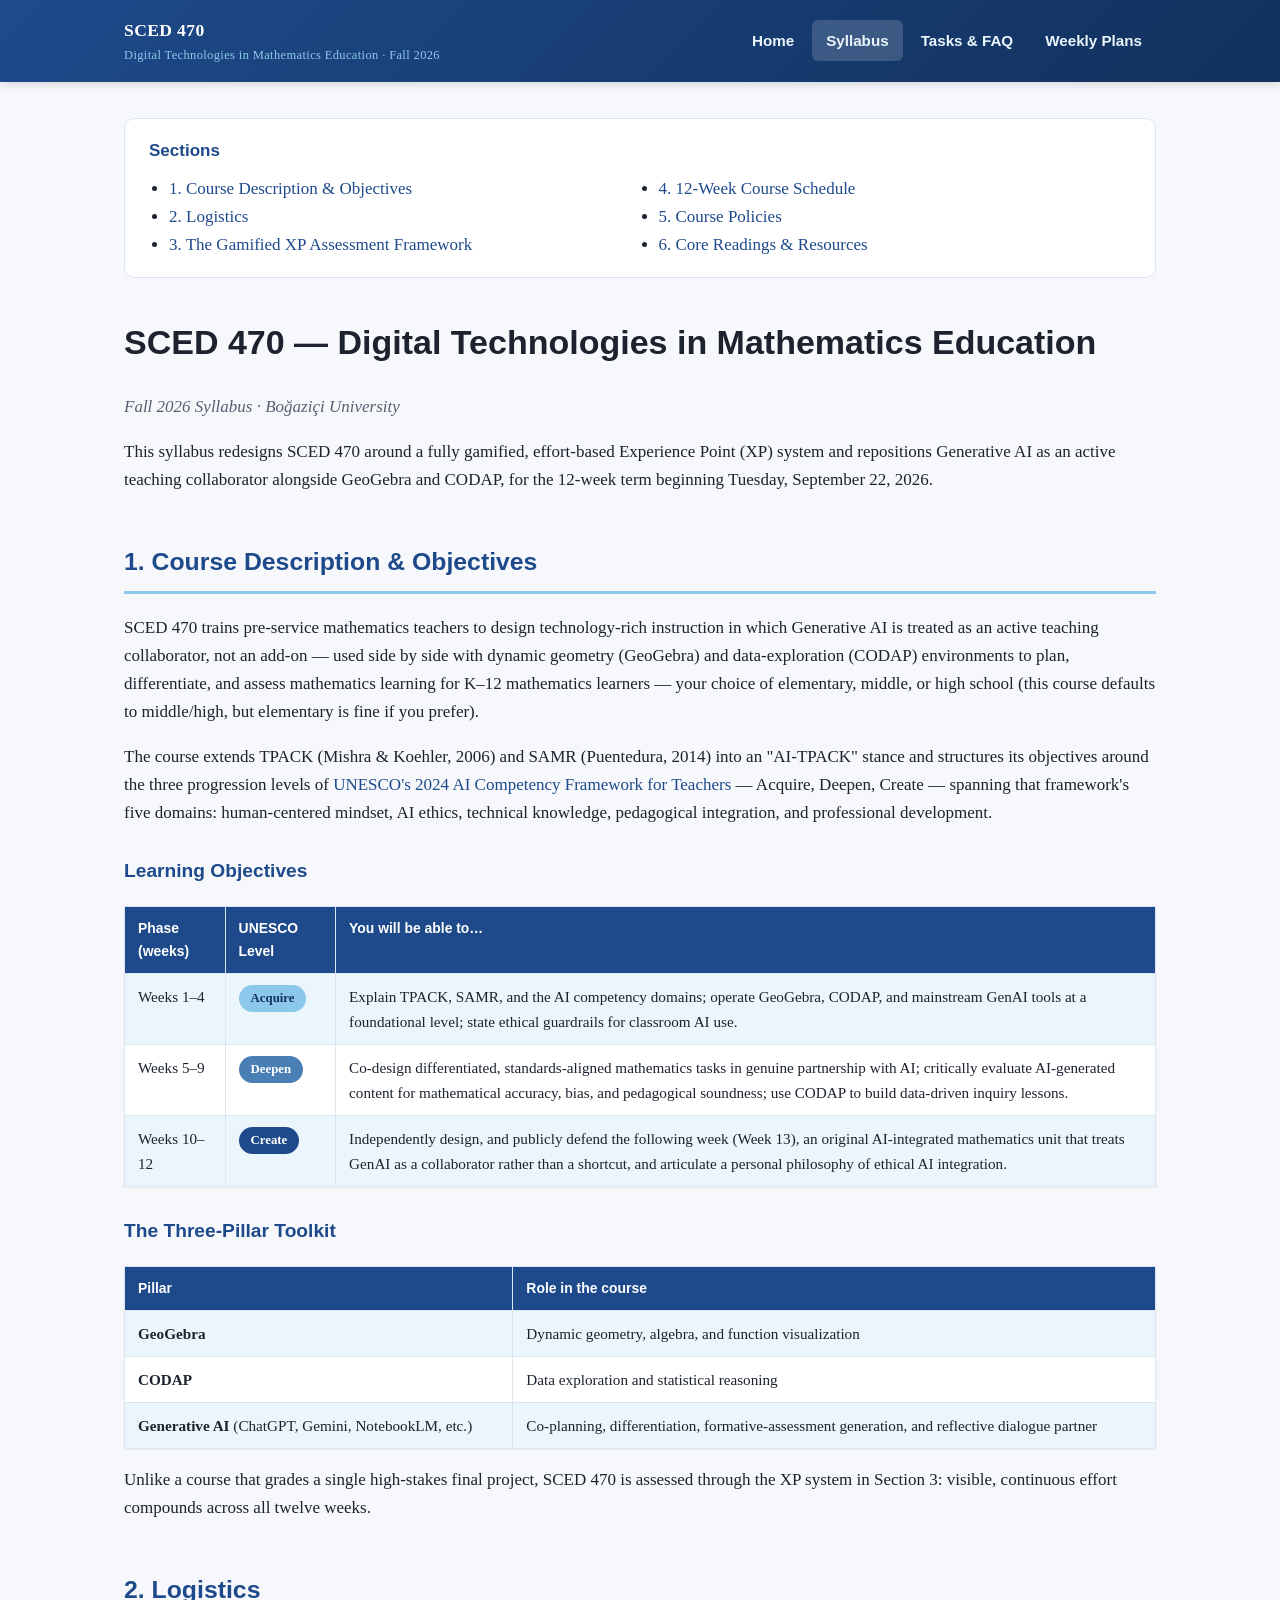
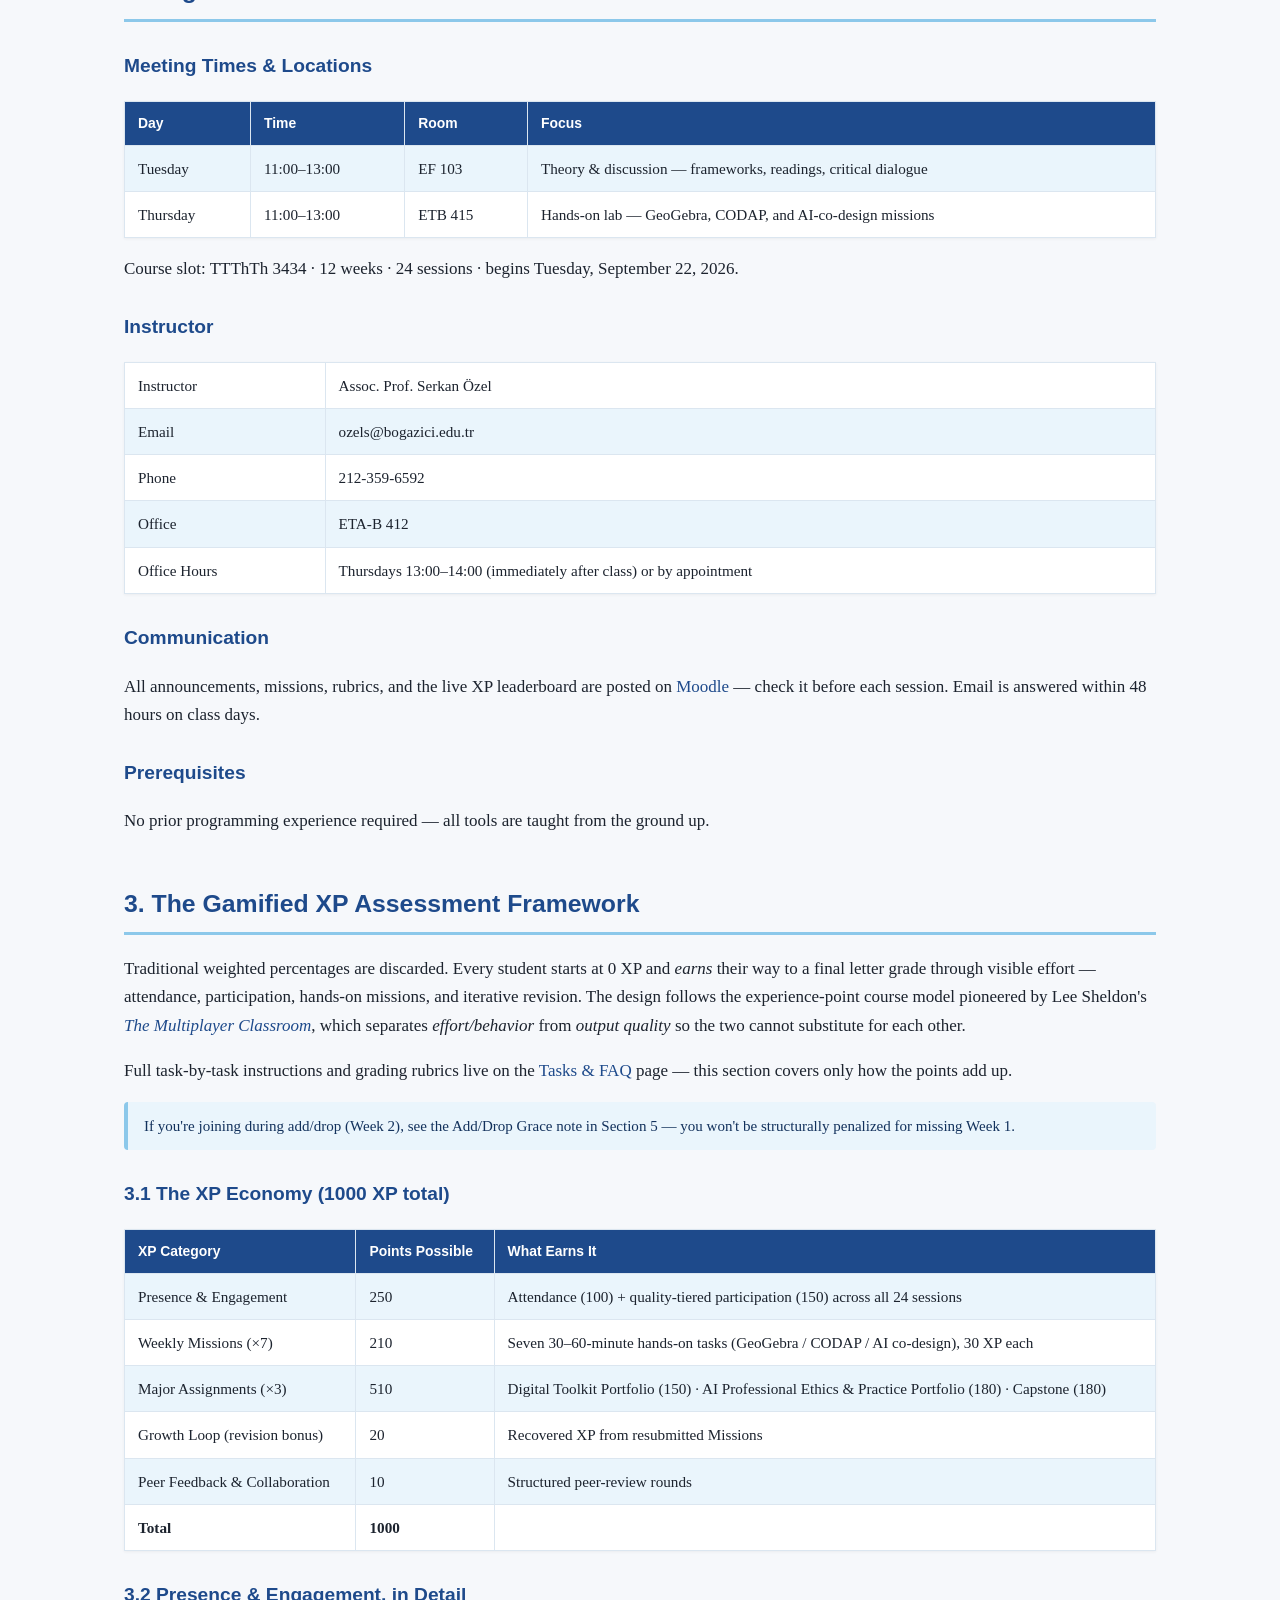
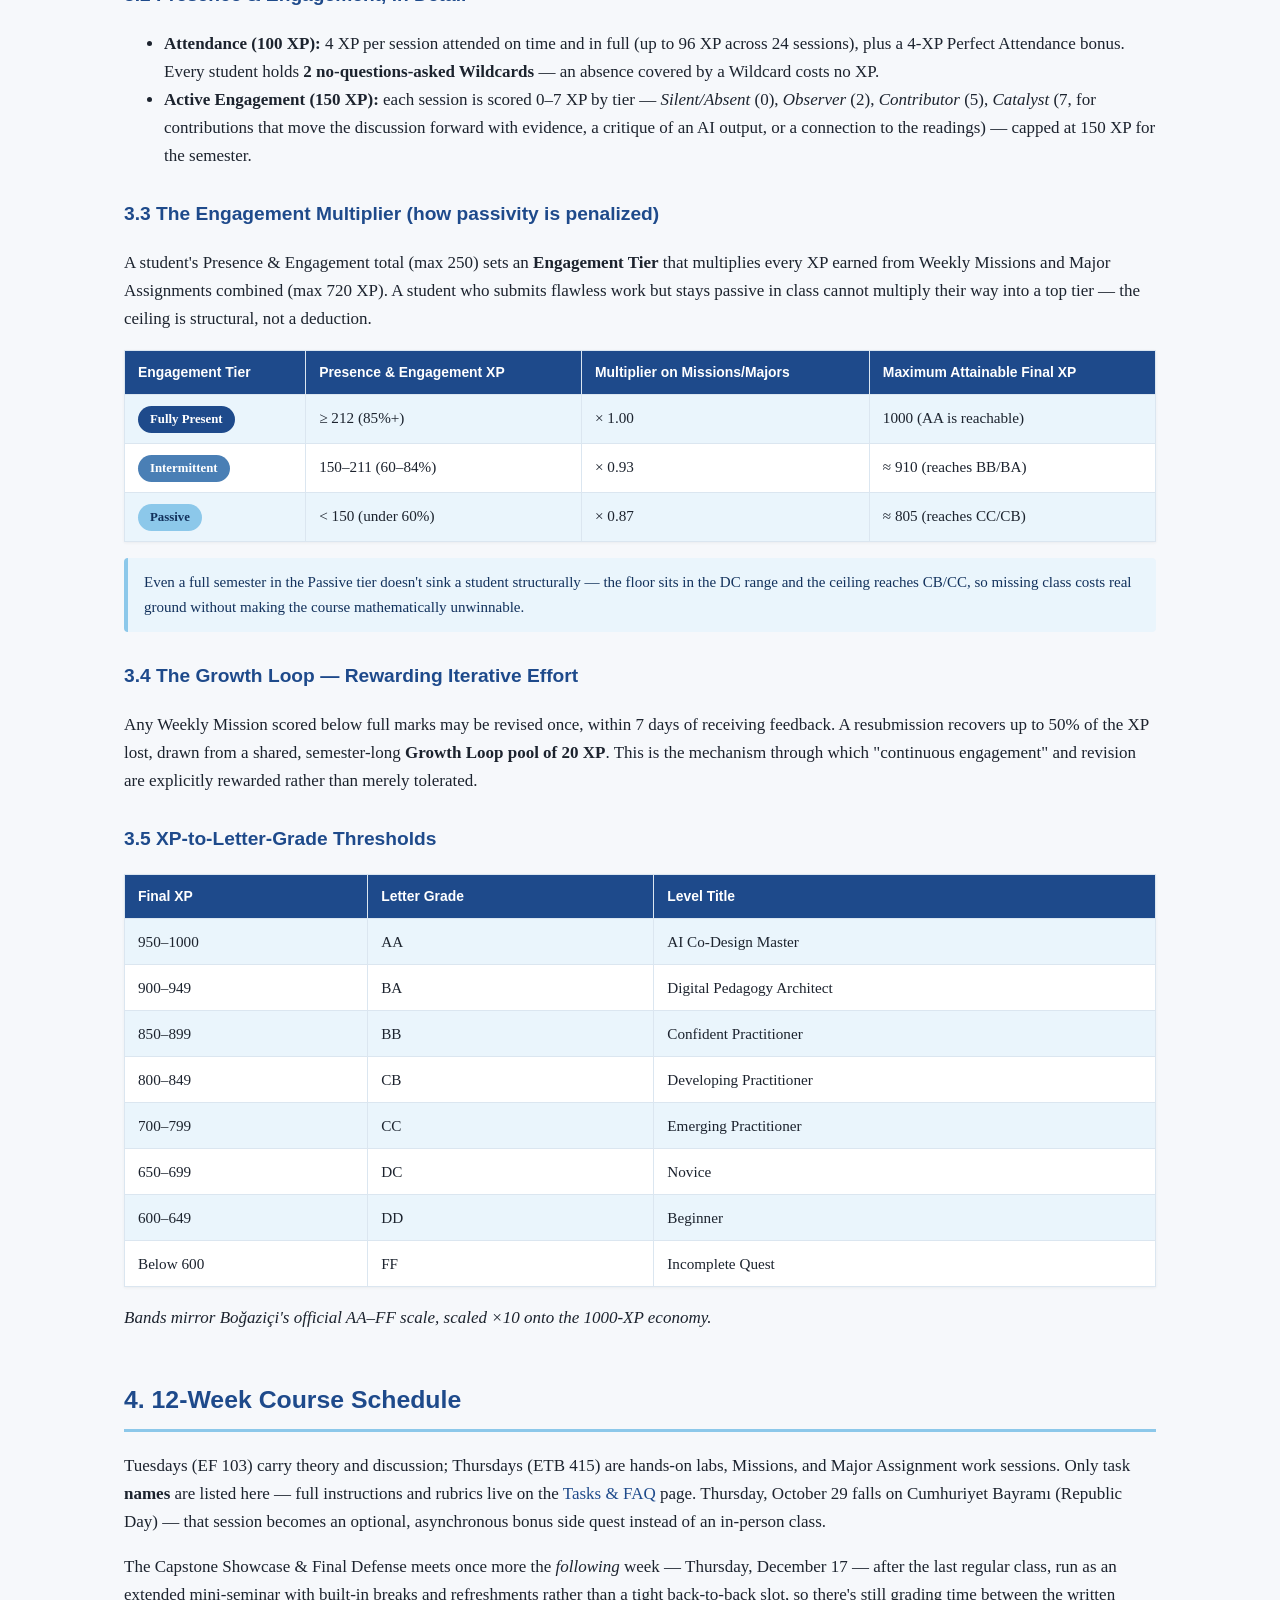
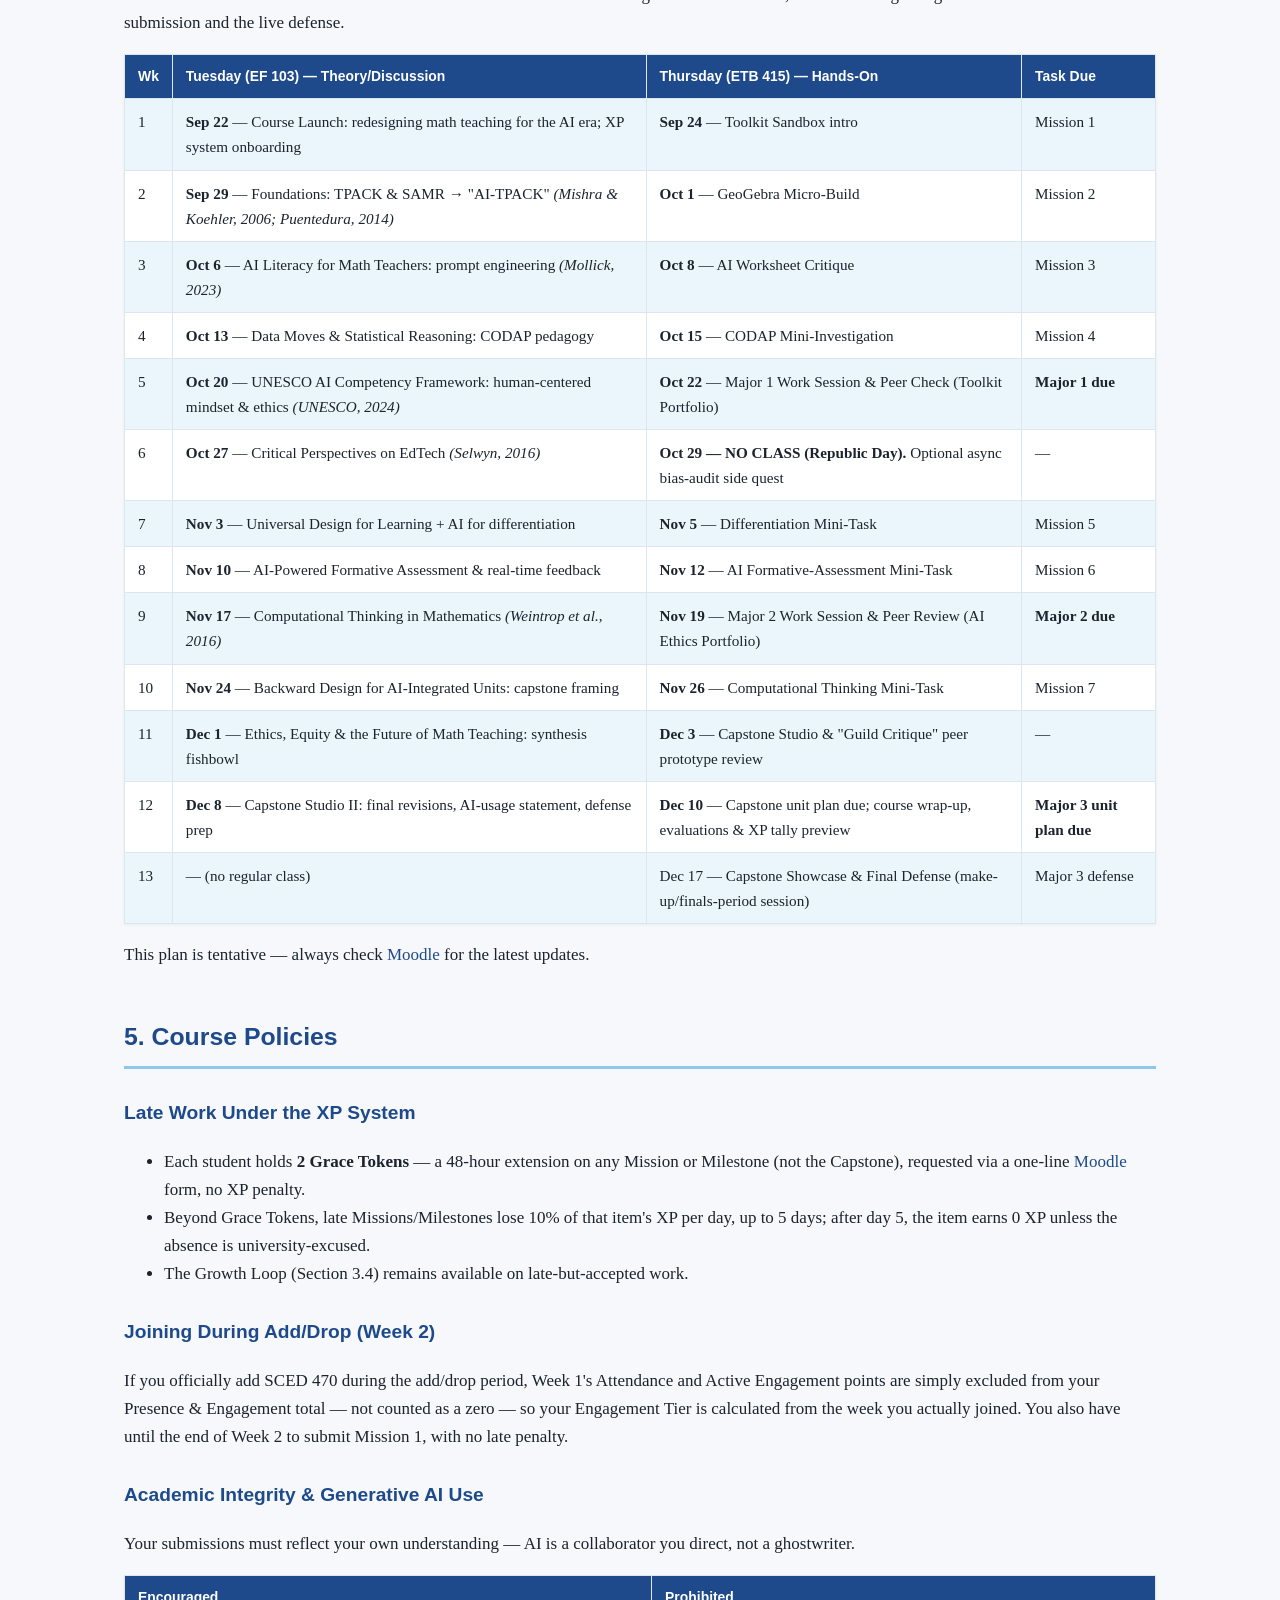
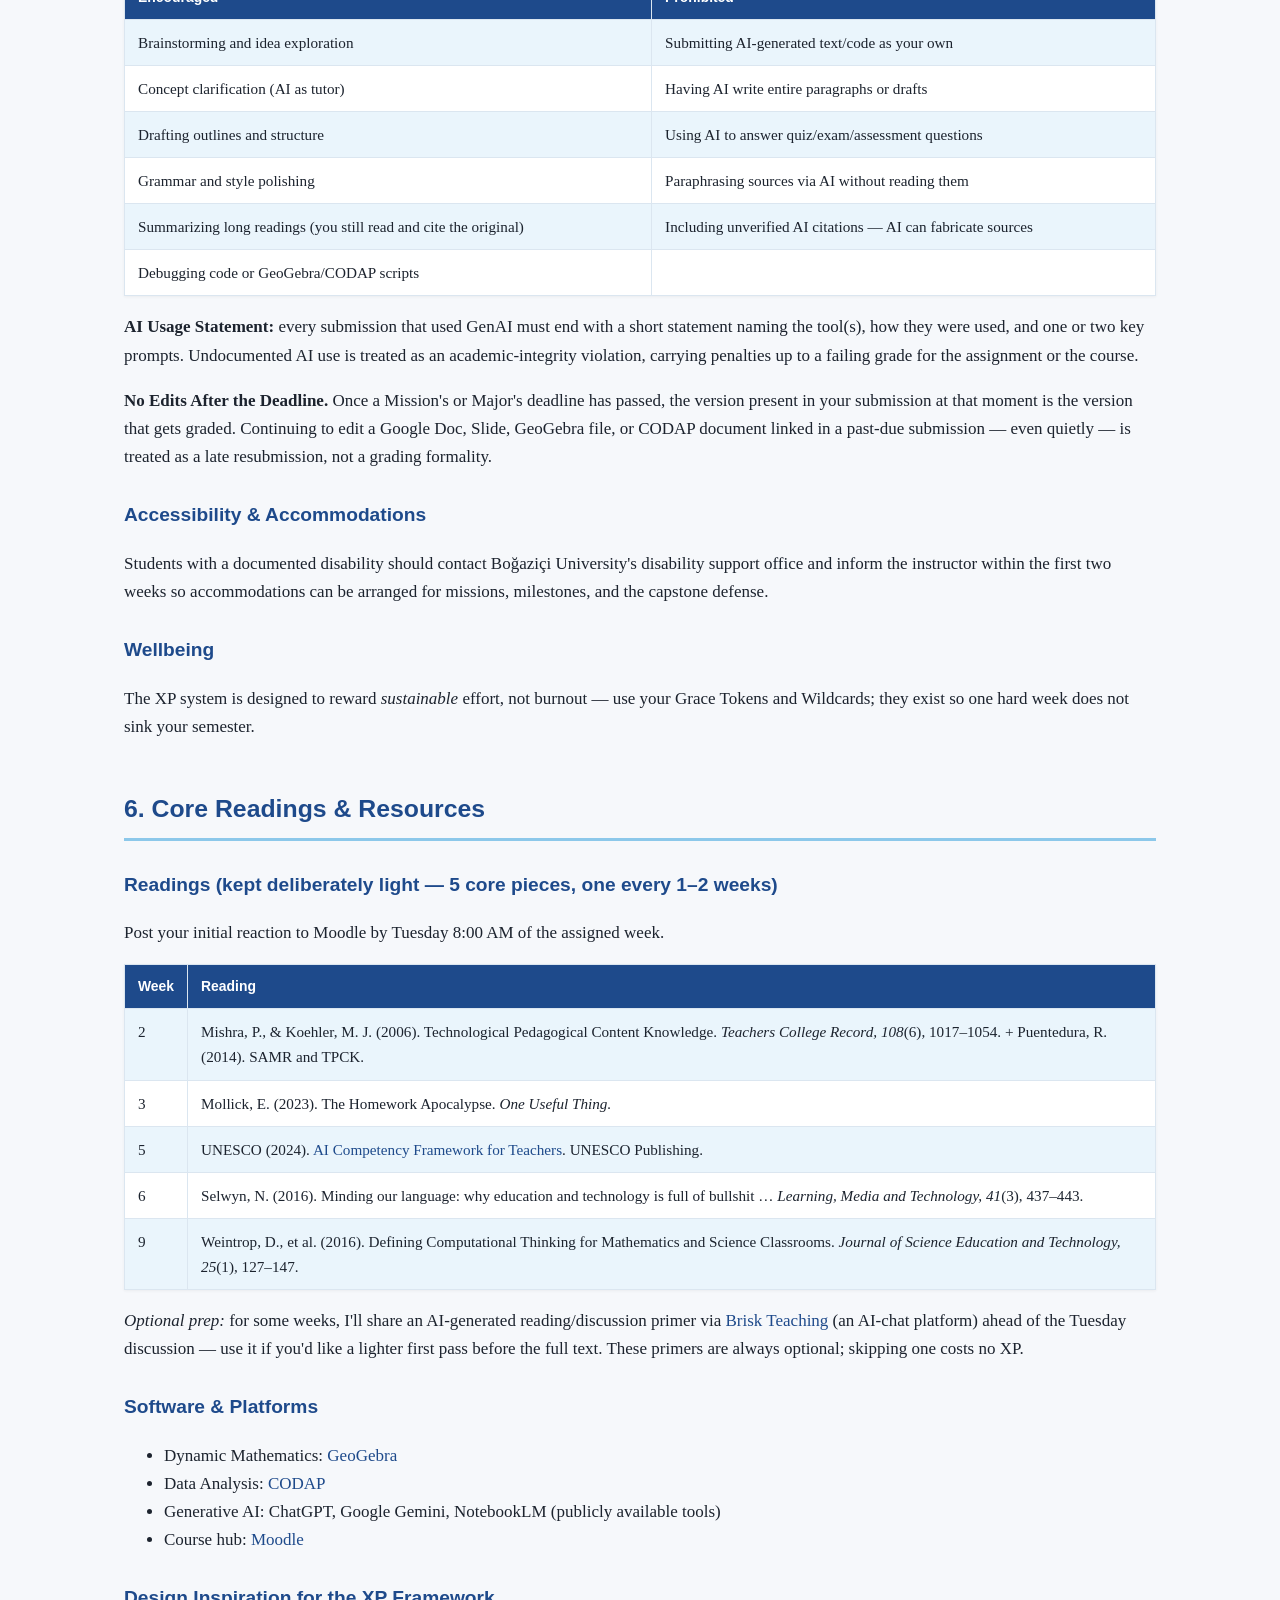
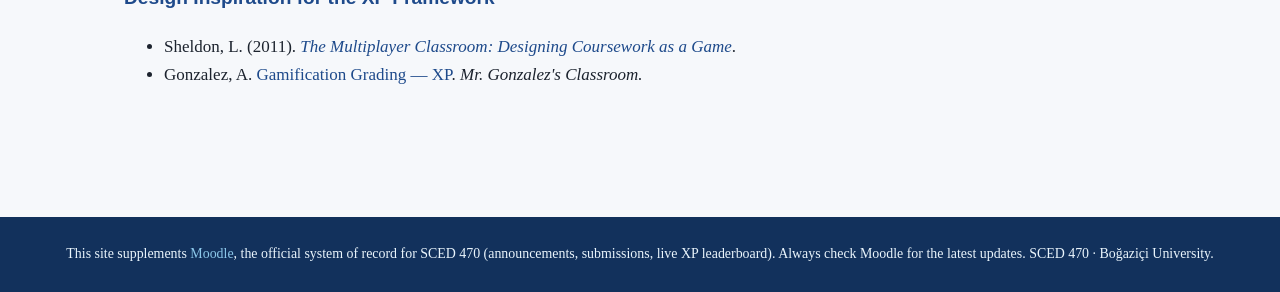
==== syllabus.html @ b68fe6b2 "Add files via upload" ====
<!DOCTYPE html>
<html lang="en">
<head>
<meta charset="UTF-8">
<meta name="viewport" content="width=device-width, initial-scale=1.0">
<title>Syllabus · SCED 470</title>
<meta name="description" content="SCED 470: Digital Technologies in Mathematics Education — Fall 2026, Boğaziçi University.">
<link rel="stylesheet" href="style.css">

</head>
<body>
<header class="site-header">
  <div class="header-inner">
    <div class="brand">SCED 470 <small>Digital Technologies in Mathematics Education · Fall 2026</small></div>
    <nav class="main-nav">
      <a href="index.html">Home</a>
      <a href="syllabus.html" class="active">Syllabus</a>
      <a href="tasks-faq.html">Tasks & FAQ</a>
      <a href="weekly-plans.html">Weekly Plans</a>
    </nav>
  </div>
</header>

<main>
<div class="toc">
  <h4>Sections</h4>
  <ul>
    <li><a href="#section-1">1. Course Description &amp; Objectives</a></li>
    <li><a href="#section-2">2. Logistics</a></li>
    <li><a href="#section-3">3. The Gamified XP Assessment Framework</a></li>
    <li><a href="#section-4">4. 12-Week Course Schedule</a></li>
    <li><a href="#section-5">5. Course Policies</a></li>
    <li><a href="#section-6">6. Core Readings &amp; Resources</a></li>
  </ul>
</div>

<h1>SCED 470 — Digital Technologies in Mathematics Education</h1>
<p class="subtitle" style="color:var(--muted);font-style:italic;">Fall 2026 Syllabus · Boğaziçi University</p>
<p>This syllabus redesigns SCED 470 around a fully gamified, effort-based Experience Point (XP) system and
repositions Generative AI as an active teaching collaborator alongside GeoGebra and CODAP, for the 12-week
term beginning Tuesday, September 22, 2026.</p>

<section id="section-1">
<h2>1. Course Description &amp; Objectives</h2>
<p>SCED 470 trains pre-service mathematics teachers to design technology-rich instruction in
which Generative AI is treated as an active teaching collaborator, not an add-on — used side by side with
dynamic geometry (GeoGebra) and data-exploration (CODAP) environments to plan, differentiate, and assess
mathematics learning for K–12 mathematics learners — your choice of elementary, middle, or high school
(this course defaults to middle/high, but elementary is fine if you prefer).</p>
<p>The course extends TPACK (Mishra &amp; Koehler, 2006) and SAMR (Puentedura, 2014) into an "AI-TPACK" stance
and structures its objectives around the three progression levels of
<a href="https://www.unesco.org/en/articles/ai-competency-framework-teachers" target="_blank" rel="noopener">UNESCO's 2024 AI Competency
Framework for Teachers</a> — Acquire, Deepen, Create — spanning that framework's five domains: human-centered
mindset, AI ethics, technical knowledge, pedagogical integration, and professional development.</p>

<h3>Learning Objectives</h3>
<table>
<tr><th>Phase (weeks)</th><th>UNESCO Level</th><th>You will be able to…</th></tr>
<tr><td>Weeks 1–4</td><td><span class="level-badge level-acquire">Acquire</span></td><td>Explain TPACK, SAMR, and the AI competency domains; operate GeoGebra, CODAP, and mainstream GenAI tools at a foundational level; state ethical guardrails for classroom AI use.</td></tr>
<tr><td>Weeks 5–9</td><td><span class="level-badge level-deepen">Deepen</span></td><td>Co-design differentiated, standards-aligned mathematics tasks in genuine partnership with AI; critically evaluate AI-generated content for mathematical accuracy, bias, and pedagogical soundness; use CODAP to build data-driven inquiry lessons.</td></tr>
<tr><td>Weeks 10–12</td><td><span class="level-badge level-create">Create</span></td><td>Independently design, and publicly defend the following week (Week 13), an original AI-integrated mathematics unit that treats GenAI as a collaborator rather than a shortcut, and articulate a personal philosophy of ethical AI integration.</td></tr>
</table>

<h3>The Three-Pillar Toolkit</h3>
<table>
<tr><th>Pillar</th><th>Role in the course</th></tr>
<tr><td><strong>GeoGebra</strong></td><td>Dynamic geometry, algebra, and function visualization</td></tr>
<tr><td><strong>CODAP</strong></td><td>Data exploration and statistical reasoning</td></tr>
<tr><td><strong>Generative AI</strong> (ChatGPT, Gemini, NotebookLM, etc.)</td><td>Co-planning, differentiation, formative-assessment generation, and reflective dialogue partner</td></tr>
</table>
<p>Unlike a course that grades a single high-stakes final project, SCED 470 is assessed through the XP system
in Section 3: visible, continuous effort compounds across all twelve weeks.</p>
</section>

<section id="section-2">
<h2>2. Logistics</h2>
<h3>Meeting Times &amp; Locations</h3>
<table>
<tr><th>Day</th><th>Time</th><th>Room</th><th>Focus</th></tr>
<tr><td>Tuesday</td><td>11:00–13:00</td><td>EF 103</td><td>Theory &amp; discussion — frameworks, readings, critical dialogue</td></tr>
<tr><td>Thursday</td><td>11:00–13:00</td><td>ETB 415</td><td>Hands-on lab — GeoGebra, CODAP, and AI-co-design missions</td></tr>
</table>
<p>Course slot: TTThTh 3434 · 12 weeks · 24 sessions · begins Tuesday, September 22, 2026.</p>

<h3>Instructor</h3>
<table>
<tr><td>Instructor</td><td>Assoc. Prof. Serkan Özel</td></tr>
<tr><td>Email</td><td>ozels@bogazici.edu.tr</td></tr>
<tr><td>Phone</td><td>212-359-6592</td></tr>
<tr><td>Office</td><td>ETA-B 412</td></tr>
<tr><td>Office Hours</td><td>Thursdays 13:00–14:00 (immediately after class) or by appointment</td></tr>
</table>

<h3>Communication</h3>
<p>All announcements, missions, rubrics, and the live XP leaderboard are posted on <a href="https://moodle.bogazici.edu.tr/" target="_blank" rel="noopener">Moodle</a> — check it before
each session. Email is answered within 48 hours on class days.</p>

<h3>Prerequisites</h3>
<p>No prior programming experience required — all tools are taught from the ground up.</p>
</section>

<section id="section-3">
<h2>3. The Gamified XP Assessment Framework</h2>
<p>Traditional weighted percentages are discarded. Every student starts at 0 XP and <em>earns</em> their way
to a final letter grade through visible effort — attendance, participation, hands-on missions, and iterative
revision. The design follows the experience-point course model pioneered by Lee Sheldon's
<a href="https://www.gettingsmart.com/2011/09/14/review-the-multiplayer-classroom-by-lee-sheldon/"><em>The
Multiplayer Classroom</em></a>, which separates <em>effort/behavior</em> from <em>output quality</em> so the
two cannot substitute for each other.</p>
<p>Full task-by-task instructions and grading rubrics live on the <a href="tasks-faq.html">Tasks &amp; FAQ</a>
page — this section covers only how the points add up.</p>
<p class="note">If you're joining during add/drop (Week 2), see the Add/Drop Grace note in Section 5 — you
won't be structurally penalized for missing Week 1.</p>

<h3>3.1 The XP Economy (1000 XP total)</h3>
<table>
<tr><th>XP Category</th><th>Points Possible</th><th>What Earns It</th></tr>
<tr><td>Presence &amp; Engagement</td><td>250</td><td>Attendance (100) + quality-tiered participation (150) across all 24 sessions</td></tr>
<tr><td>Weekly Missions (×7)</td><td>210</td><td>Seven 30–60-minute hands-on tasks (GeoGebra / CODAP / AI co-design), 30 XP each</td></tr>
<tr><td>Major Assignments (×3)</td><td>510</td><td>Digital Toolkit Portfolio (150) · AI Professional Ethics &amp; Practice Portfolio (180) · Capstone (180)</td></tr>
<tr><td>Growth Loop (revision bonus)</td><td>20</td><td>Recovered XP from resubmitted Missions</td></tr>
<tr><td>Peer Feedback &amp; Collaboration</td><td>10</td><td>Structured peer-review rounds</td></tr>
<tr><td><strong>Total</strong></td><td><strong>1000</strong></td><td></td></tr>
</table>

<h3>3.2 Presence &amp; Engagement, in Detail</h3>
<ul>
<li><strong>Attendance (100 XP):</strong> 4 XP per session attended on time and in full (up to 96 XP across 24 sessions), plus a 4-XP Perfect Attendance bonus. Every student holds <strong>2 no-questions-asked Wildcards</strong> — an absence covered by a Wildcard costs no XP.</li>
<li><strong>Active Engagement (150 XP):</strong> each session is scored 0–7 XP by tier — <em>Silent/Absent</em> (0), <em>Observer</em> (2), <em>Contributor</em> (5), <em>Catalyst</em> (7, for contributions that move the discussion forward with evidence, a critique of an AI output, or a connection to the readings) — capped at 150 XP for the semester.</li>
</ul>

<h3>3.3 The Engagement Multiplier (how passivity is penalized)</h3>
<p>A student's Presence &amp; Engagement total (max 250) sets an <strong>Engagement Tier</strong> that
multiplies every XP earned from Weekly Missions and Major Assignments combined (max 720 XP). A student who
submits flawless work but stays passive in class cannot multiply their way into a top tier — the ceiling is
structural, not a deduction.</p>
<table>
<tr><th>Engagement Tier</th><th>Presence &amp; Engagement XP</th><th>Multiplier on Missions/Majors</th><th>Maximum Attainable Final XP</th></tr>
<tr><td><span class="tier-badge tier-full">Fully Present</span></td><td>≥ 212 (85%+)</td><td>× 1.00</td><td>1000 (AA is reachable)</td></tr>
<tr><td><span class="tier-badge tier-inter">Intermittent</span></td><td>150–211 (60–84%)</td><td>× 0.93</td><td>≈ 910 (reaches BB/BA)</td></tr>
<tr><td><span class="tier-badge tier-passive">Passive</span></td><td>&lt; 150 (under 60%)</td><td>× 0.87</td><td>≈ 805 (reaches CC/CB)</td></tr>
</table>
<p class="note">Even a full semester in the Passive tier doesn't sink a student structurally — the floor sits in the DC range and the ceiling reaches CB/CC, so missing class costs real ground without making the course mathematically unwinnable.</p>

<h3>3.4 The Growth Loop — Rewarding Iterative Effort</h3>
<p>Any Weekly Mission scored below full marks may be revised once, within 7 days of receiving feedback. A
resubmission recovers up to 50% of the XP lost, drawn from a shared, semester-long <strong>Growth Loop pool of
20 XP</strong>. This is the mechanism through which "continuous engagement" and revision are explicitly
rewarded rather than merely tolerated.</p>

<h3>3.5 XP-to-Letter-Grade Thresholds</h3>
<table>
<tr><th>Final XP</th><th>Letter Grade</th><th>Level Title</th></tr>
<tr><td>950–1000</td><td>AA</td><td>AI Co-Design Master</td></tr>
<tr><td>900–949</td><td>BA</td><td>Digital Pedagogy Architect</td></tr>
<tr><td>850–899</td><td>BB</td><td>Confident Practitioner</td></tr>
<tr><td>800–849</td><td>CB</td><td>Developing Practitioner</td></tr>
<tr><td>700–799</td><td>CC</td><td>Emerging Practitioner</td></tr>
<tr><td>650–699</td><td>DC</td><td>Novice</td></tr>
<tr><td>600–649</td><td>DD</td><td>Beginner</td></tr>
<tr><td>Below 600</td><td>FF</td><td>Incomplete Quest</td></tr>
</table>
<p><em>Bands mirror Boğaziçi's official AA–FF scale, scaled ×10 onto the 1000-XP economy.</em></p>
</section>

<section id="section-4">
<h2>4. 12-Week Course Schedule</h2>
<p>Tuesdays (EF 103) carry theory and discussion; Thursdays (ETB 415) are hands-on labs, Missions, and Major
Assignment work sessions. Only task <strong>names</strong> are listed here — full instructions and rubrics
live on the <a href="tasks-faq.html">Tasks &amp; FAQ</a> page. Thursday, October 29 falls on Cumhuriyet Bayramı
(Republic Day) — that session becomes an optional, asynchronous bonus side quest instead of an in-person
class.</p>
<p>The Capstone Showcase &amp; Final Defense meets once more the <em>following</em> week — Thursday, December
17 — after the last regular class, run as an extended mini-seminar with built-in breaks and refreshments
rather than a tight back-to-back slot, so there's still grading time between the written submission and the
live defense.</p>
<table>
<tr><th>Wk</th><th>Tuesday (EF 103) — Theory/Discussion</th><th>Thursday (ETB 415) — Hands-On</th><th>Task Due</th></tr>
<tr><td>1</td><td><strong>Sep 22</strong> — Course Launch: redesigning math teaching for the AI era; XP system onboarding</td><td><strong>Sep 24</strong> — Toolkit Sandbox intro</td><td>Mission 1</td></tr>
<tr><td>2</td><td><strong>Sep 29</strong> — Foundations: TPACK &amp; SAMR → "AI-TPACK" <em>(Mishra &amp; Koehler, 2006; Puentedura, 2014)</em></td><td><strong>Oct 1</strong> — GeoGebra Micro-Build</td><td>Mission 2</td></tr>
<tr><td>3</td><td><strong>Oct 6</strong> — AI Literacy for Math Teachers: prompt engineering <em>(Mollick, 2023)</em></td><td><strong>Oct 8</strong> — AI Worksheet Critique</td><td>Mission 3</td></tr>
<tr><td>4</td><td><strong>Oct 13</strong> — Data Moves &amp; Statistical Reasoning: CODAP pedagogy</td><td><strong>Oct 15</strong> — CODAP Mini-Investigation</td><td>Mission 4</td></tr>
<tr><td>5</td><td><strong>Oct 20</strong> — UNESCO AI Competency Framework: human-centered mindset &amp; ethics <em>(UNESCO, 2024)</em></td><td><strong>Oct 22</strong> — Major 1 Work Session &amp; Peer Check (Toolkit Portfolio)</td><td><strong>Major 1 due</strong></td></tr>
<tr><td>6</td><td><strong>Oct 27</strong> — Critical Perspectives on EdTech <em>(Selwyn, 2016)</em></td><td><strong>Oct 29 — NO CLASS (Republic Day).</strong> Optional async bias-audit side quest</td><td>—</td></tr>
<tr><td>7</td><td><strong>Nov 3</strong> — Universal Design for Learning + AI for differentiation</td><td><strong>Nov 5</strong> — Differentiation Mini-Task</td><td>Mission 5</td></tr>
<tr><td>8</td><td><strong>Nov 10</strong> — AI-Powered Formative Assessment &amp; real-time feedback</td><td><strong>Nov 12</strong> — AI Formative-Assessment Mini-Task</td><td>Mission 6</td></tr>
<tr><td>9</td><td><strong>Nov 17</strong> — Computational Thinking in Mathematics <em>(Weintrop et al., 2016)</em></td><td><strong>Nov 19</strong> — Major 2 Work Session &amp; Peer Review (AI Ethics Portfolio)</td><td><strong>Major 2 due</strong></td></tr>
<tr><td>10</td><td><strong>Nov 24</strong> — Backward Design for AI-Integrated Units: capstone framing</td><td><strong>Nov 26</strong> — Computational Thinking Mini-Task</td><td>Mission 7</td></tr>
<tr><td>11</td><td><strong>Dec 1</strong> — Ethics, Equity &amp; the Future of Math Teaching: synthesis fishbowl</td><td><strong>Dec 3</strong> — Capstone Studio &amp; "Guild Critique" peer prototype review</td><td>—</td></tr>
<tr><td>12</td><td><strong>Dec 8</strong> — Capstone Studio II: final revisions, AI-usage statement, defense prep</td><td><strong>Dec 10</strong> — Capstone unit plan due; course wrap-up, evaluations &amp; XP tally preview</td><td><strong>Major 3 unit plan due</strong></td></tr>
<tr><td>13</td><td>— (no regular class)</td><td>Dec 17 — Capstone Showcase &amp; Final Defense (make-up/finals-period session)</td><td>Major 3 defense</td></tr>
</table>
<p>This plan is tentative — always check <a href="https://moodle.bogazici.edu.tr/" target="_blank" rel="noopener">Moodle</a> for the latest updates.</p>
</section>

<section id="section-5">
<h2>5. Course Policies</h2>
<h3>Late Work Under the XP System</h3>
<ul>
<li>Each student holds <strong>2 Grace Tokens</strong> — a 48-hour extension on any Mission or Milestone (not the Capstone), requested via a one-line <a href="https://moodle.bogazici.edu.tr/" target="_blank" rel="noopener">Moodle</a> form, no XP penalty.</li>
<li>Beyond Grace Tokens, late Missions/Milestones lose 10% of that item's XP per day, up to 5 days; after day 5, the item earns 0 XP unless the absence is university-excused.</li>
<li>The Growth Loop (Section 3.4) remains available on late-but-accepted work.</li>
</ul>

<h3>Joining During Add/Drop (Week 2)</h3>
<p>If you officially add SCED 470 during the add/drop period, Week 1's Attendance and Active Engagement points
are simply excluded from your Presence &amp; Engagement total — not counted as a zero — so your Engagement
Tier is calculated from the week you actually joined. You also have until the end of Week 2 to submit Mission 1,
with no late penalty.</p>

<h3>Academic Integrity &amp; Generative AI Use</h3>
<p>Your submissions must reflect your own understanding — AI is a collaborator you direct, not a ghostwriter.</p>
<table>
<tr><th>Encouraged</th><th>Prohibited</th></tr>
<tr><td>Brainstorming and idea exploration</td><td>Submitting AI-generated text/code as your own</td></tr>
<tr><td>Concept clarification (AI as tutor)</td><td>Having AI write entire paragraphs or drafts</td></tr>
<tr><td>Drafting outlines and structure</td><td>Using AI to answer quiz/exam/assessment questions</td></tr>
<tr><td>Grammar and style polishing</td><td>Paraphrasing sources via AI without reading them</td></tr>
<tr><td>Summarizing long readings (you still read and cite the original)</td><td>Including unverified AI citations — AI can fabricate sources</td></tr>
<tr><td>Debugging code or GeoGebra/CODAP scripts</td><td></td></tr>
</table>
<p><strong>AI Usage Statement:</strong> every submission that used GenAI must end with a short statement naming
the tool(s), how they were used, and one or two key prompts. Undocumented AI use is treated as an
academic-integrity violation, carrying penalties up to a failing grade for the assignment or the course.</p>
<p><strong>No Edits After the Deadline.</strong> Once a Mission's or Major's deadline has passed, the version
present in your submission at that moment is the version that gets graded. Continuing to edit a Google Doc,
Slide, GeoGebra file, or CODAP document linked in a past-due submission — even quietly — is treated as a late
resubmission, not a grading formality.</p>

<h3>Accessibility &amp; Accommodations</h3>
<p>Students with a documented disability should contact Boğaziçi University's disability support office and
inform the instructor within the first two weeks so accommodations can be arranged for missions, milestones,
and the capstone defense.</p>

<h3>Wellbeing</h3>
<p>The XP system is designed to reward <em>sustainable</em> effort, not burnout — use your Grace Tokens and
Wildcards; they exist so one hard week does not sink your semester.</p>
</section>

<section id="section-6">
<h2>6. Core Readings &amp; Resources</h2>
<h3>Readings (kept deliberately light — 5 core pieces, one every 1–2 weeks)</h3>
<p>Post your initial reaction to Moodle by Tuesday 8:00 AM of the assigned week.</p>
<table>
<tr><th>Week</th><th>Reading</th></tr>
<tr><td>2</td><td>Mishra, P., &amp; Koehler, M. J. (2006). Technological Pedagogical Content Knowledge. <em>Teachers College Record, 108</em>(6), 1017–1054. + Puentedura, R. (2014). SAMR and TPCK.</td></tr>
<tr><td>3</td><td>Mollick, E. (2023). The Homework Apocalypse. <em>One Useful Thing.</em></td></tr>
<tr><td>5</td><td>UNESCO (2024). <a href="https://www.unesco.org/en/articles/ai-competency-framework-teachers" target="_blank" rel="noopener">AI Competency Framework for Teachers</a>. UNESCO Publishing.</td></tr>
<tr><td>6</td><td>Selwyn, N. (2016). Minding our language: why education and technology is full of bullshit … <em>Learning, Media and Technology, 41</em>(3), 437–443.</td></tr>
<tr><td>9</td><td>Weintrop, D., et al. (2016). Defining Computational Thinking for Mathematics and Science Classrooms. <em>Journal of Science Education and Technology, 25</em>(1), 127–147.</td></tr>
</table>
<p><em>Optional prep:</em> for some weeks, I'll share an AI-generated reading/discussion
primer via <a href="https://app.briskteaching.com/" target="_blank" rel="noopener">Brisk Teaching</a> (an AI-chat platform) ahead of the
Tuesday discussion — use it if you'd like a lighter first pass before the full text. These primers are always
optional; skipping one costs no XP.</p>

<h3>Software &amp; Platforms</h3>
<ul>
<li>Dynamic Mathematics: <a href="https://www.geogebra.org" target="_blank" rel="noopener">GeoGebra</a></li>
<li>Data Analysis: <a href="https://codap.concord.org" target="_blank" rel="noopener">CODAP</a></li>
<li>Generative AI: ChatGPT, Google Gemini, NotebookLM (publicly available tools)</li>
<li>Course hub: <a href="https://moodle.bogazici.edu.tr/" target="_blank" rel="noopener">Moodle</a></li>
</ul>

<h3>Design Inspiration for the XP Framework</h3>
<ul>
<li>Sheldon, L. (2011). <em><a href="https://www.gettingsmart.com/2011/09/14/review-the-multiplayer-classroom-by-lee-sheldon/" target="_blank" rel="noopener">The Multiplayer Classroom: Designing Coursework as a Game</a></em>.</li>
<li>Gonzalez, A. <a href="https://educatoral.com/wordpress/2018/08/23/gamification-grading-xp/" target="_blank" rel="noopener">Gamification Grading — XP</a>. <em>Mr. Gonzalez's Classroom.</em></li>
</ul>
</section>

</main>

<footer class="site-footer">
  This site supplements <a href="https://moodle.bogazici.edu.tr/" target="_blank" rel="noopener">Moodle</a>, the official system of record for SCED 470 (announcements, submissions, live XP leaderboard).
  Always check Moodle for the latest updates. SCED 470 · Boğaziçi University.
</footer>
</body>
</html>
---- style.css ----
:root {
  /* Boğaziçi University official brand colors (Kurumsal Kimlik Kılavuzu 2020):
     Navy = Pantone 7686C / #1e4a8b, Sky = Pantone 297C / #8cc8ea.
     All other colors below are tints/shades derived from these two. */
  --navy: #1e4a8b;
  --navy-dark: #12315c;
  --navy-mid: #4a7fb5;
  --sky: #8cc8ea;
  --sky-pale: #eaf5fc;
  --gold: #8cc8ea; /* legacy variable name kept for compatibility; now maps to sky accent */
  --bg: #f6f8fb;
  --card: #ffffff;
  --ink: #1c232e;
  --muted: #566072;
  --border: #dbe6f0;
  --tier-full: #1e4a8b;
  --tier-inter: #4a7fb5;
  --tier-passive: #8cc8ea;
  --max-width: 1080px;
}

* { box-sizing: border-box; }

html { scroll-behavior: smooth; }

body {
  margin: 0;
  font-family: "Georgia", "Times New Roman", serif;
  background: var(--bg);
  color: var(--ink);
  line-height: 1.65;
  font-size: 17px;
}

h1, h2, h3, h4, nav, .pill, .tag, button, .btn {
  font-family: "Helvetica Neue", Helvetica, Arial, sans-serif;
}

a { color: var(--navy); text-decoration: none; }
a:hover { text-decoration: underline; }

header.site-header {
  background: linear-gradient(135deg, var(--navy) 0%, var(--navy-dark) 100%);
  color: #fff;
  padding: 0;
  position: sticky;
  top: 0;
  z-index: 100;
  box-shadow: 0 2px 10px rgba(0,0,0,0.15);
}

.header-inner {
  max-width: var(--max-width);
  margin: 0 auto;
  padding: 16px 24px;
  display: flex;
  align-items: center;
  justify-content: space-between;
  flex-wrap: wrap;
  gap: 12px;
}

.brand {
  font-weight: 700;
  font-size: 1.1rem;
  letter-spacing: 0.02em;
  color: #fff;
}
.brand small {
  display: block;
  font-weight: 400;
  font-size: 0.78rem;
  color: var(--sky);
  letter-spacing: 0.03em;
}

nav.main-nav {
  display: flex;
  gap: 4px;
  flex-wrap: wrap;
}
nav.main-nav a {
  color: #eaf5fc;
  padding: 8px 14px;
  border-radius: 6px;
  font-size: 0.95rem;
  font-weight: 600;
  transition: background 0.15s;
}
nav.main-nav a:hover, nav.main-nav a.active {
  background: rgba(255,255,255,0.16);
  text-decoration: none;
}

main {
  max-width: var(--max-width);
  margin: 0 auto;
  padding: 36px 24px 80px;
}

.hero {
  background: linear-gradient(135deg, var(--navy) 0%, var(--navy-mid) 60%, var(--navy-dark) 100%);
  color: #fff;
  padding: 64px 24px;
  margin-bottom: 0;
}
.hero-inner { max-width: var(--max-width); margin: 0 auto; }
.hero h1 { font-size: 2.35rem; margin: 0 0 10px; line-height: 1.2; }
.hero .subtitle { font-size: 1.2rem; color: var(--sky-pale); margin: 0 0 20px; font-family: Georgia, serif; }
.hero .meta-row { display: flex; gap: 10px; flex-wrap: wrap; margin-top: 18px; }

.pill {
  display: inline-block;
  background: rgba(255,255,255,0.14);
  border: 1px solid rgba(255,255,255,0.35);
  color: #fff;
  padding: 6px 14px;
  border-radius: 999px;
  font-size: 0.85rem;
  font-weight: 600;
}

.btn {
  display: inline-block;
  background: var(--sky);
  color: var(--navy-dark);
  padding: 11px 22px;
  border-radius: 6px;
  font-weight: 700;
  font-size: 0.95rem;
  margin-top: 22px;
  margin-right: 10px;
}
.btn.secondary {
  background: transparent;
  border: 1.5px solid rgba(255,255,255,0.6);
  color: #fff;
}
.btn:hover { text-decoration: none; opacity: 0.92; }

section { margin: 48px 0; }
section > h2 {
  color: var(--navy);
  font-size: 1.55rem;
  border-bottom: 3px solid var(--sky);
  padding-bottom: 8px;
  margin-bottom: 20px;
}
section > h3 {
  color: var(--navy);
  font-size: 1.2rem;
  margin-top: 28px;
}

.card-grid {
  display: grid;
  grid-template-columns: repeat(3, 1fr);
  gap: 18px;
}
@media (max-width: 800px) { .card-grid { grid-template-columns: 1fr; } }

.card {
  background: var(--card);
  border: 1px solid var(--border);
  border-radius: 10px;
  padding: 20px;
  box-shadow: 0 1px 3px rgba(0,0,0,0.05);
}
.card h4 { margin: 0 0 8px; color: var(--navy); font-size: 1.08rem; }
.card p { margin: 0; color: var(--muted); font-size: 0.96rem; }

table {
  width: 100%;
  border-collapse: collapse;
  background: var(--card);
  margin: 16px 0;
  font-size: 0.95rem;
  box-shadow: 0 1px 3px rgba(0,0,0,0.05);
}
th, td {
  border: 1px solid var(--border);
  padding: 10px 13px;
  text-align: left;
  vertical-align: top;
}
th {
  background: var(--navy);
  color: #fff;
  font-family: "Helvetica Neue", Helvetica, Arial, sans-serif;
  font-weight: 600;
  font-size: 0.87rem;
}
tr:nth-child(even) td { background: var(--sky-pale); }

.note {
  background: var(--sky-pale);
  border-left: 4px solid var(--sky);
  padding: 12px 16px;
  border-radius: 4px;
  font-size: 0.94rem;
  color: var(--navy-dark);
  margin: 16px 0;
}

.faq-item {
  border: 1px solid var(--border);
  border-radius: 8px;
  padding: 14px 18px;
  margin-bottom: 10px;
  background: var(--card);
}
.faq-item .q {
  font-weight: 700;
  color: var(--navy);
  font-family: "Helvetica Neue", Helvetica, Arial, sans-serif;
  margin: 0 0 6px;
}
.faq-item .a { margin: 0; color: var(--ink); }

.toc {
  background: var(--card);
  border: 1px solid var(--border);
  border-radius: 10px;
  padding: 18px 24px;
  margin-bottom: 36px;
}
.toc h4 { margin: 0 0 10px; color: var(--navy); font-family: "Helvetica Neue", Helvetica, Arial, sans-serif; }
.toc ul { margin: 0; padding-left: 20px; columns: 2; }
@media (max-width: 700px) { .toc ul { columns: 1; } }

/* Engagement Tiers — a progressive navy→sky ramp: full strength = full presence */
.tier-badge {
  display: inline-block;
  padding: 3px 12px;
  border-radius: 999px;
  font-size: 0.8rem;
  font-weight: 700;
}
.tier-full { background: var(--tier-full); color: #fff; }
.tier-inter { background: var(--tier-inter); color: #fff; }
.tier-passive { background: var(--tier-passive); color: var(--navy-dark); }

/* UNESCO levels — same progressive ramp: Acquire (lightest) → Create (deepest) */
.level-badge {
  display: inline-block;
  padding: 3px 12px;
  border-radius: 999px;
  font-size: 0.8rem;
  font-weight: 700;
}
.level-acquire { background: var(--sky); color: var(--navy-dark); }
.level-deepen { background: var(--navy-mid); color: #fff; }
.level-create { background: var(--navy); color: #fff; }

/* Task type — Mission (light, frequent, low-stakes) vs Major (dark, weighty) */
.tasktype {
  display: inline-block;
  padding: 3px 12px;
  border-radius: 6px;
  font-size: 0.78rem;
  font-weight: 700;
  margin-right: 6px;
}
.tasktype-mission { background: var(--sky-pale); color: var(--navy); border: 1px solid var(--sky); }
.tasktype-major { background: var(--navy); color: #fff; }

.week-block {
  border: 1px solid var(--border);
  border-radius: 10px;
  padding: 20px 22px;
  margin-bottom: 22px;
  background: var(--card);
}
.week-block h2 {
  margin-top: 0;
  font-size: 1.25rem;
  color: var(--navy);
  border-bottom: none;
  padding-bottom: 0;
}
.week-block .day-label {
  font-family: "Helvetica Neue", Helvetica, Arial, sans-serif;
  font-weight: 700;
  color: var(--navy-mid);
  text-transform: uppercase;
  font-size: 0.8rem;
  letter-spacing: 0.05em;
  margin-top: 16px;
  margin-bottom: 6px;
}
.week-block ul { margin: 6px 0 0; padding-left: 22px; }
.week-block .optional-flag {
  font-style: italic;
  color: var(--muted);
  font-size: 0.9rem;
}

footer.site-footer {
  background: var(--navy-dark);
  color: var(--sky-pale);
  text-align: center;
  padding: 26px 24px;
  font-size: 0.87rem;
}
footer.site-footer a { color: var(--sky); }

.builds-on {
  display: inline-block;
  font-size: 0.84rem;
  color: var(--muted);
  font-style: italic;
  margin-bottom: 10px;
}

.tag {
  display: inline-block;
  background: var(--sky-pale);
  color: var(--navy);
  padding: 3px 10px;
  border-radius: 6px;
  font-size: 0.78rem;
  font-weight: 700;
  margin-right: 6px;
}

blockquote {
  border-left: 4px solid var(--border);
  margin: 16px 0;
  padding: 4px 16px;
  color: var(--muted);
  font-style: italic;
}

/* Deadlines: a warm accent so due dates stand out against the navy/sky brand palette */
.due {
  display: inline-block;
  background: #fdecea;
  color: #8a1c14;
  border: 1px solid #f1b5ae;
  border-radius: 6px;
  padding: 2px 10px;
  font-family: "Helvetica Neue", Helvetica, Arial, sans-serif;
  font-weight: 700;
  font-size: 0.82rem;
  white-space: nowrap;
  margin-right: 6px;
}
.due-event { background: var(--navy); color: #fff; border-color: var(--navy); }
.wk { color: var(--muted); font-size: 0.9rem; margin-right: 8px; }
.week-dates {
  font-weight: 400;
  color: var(--muted);
  font-size: 0.95rem;
  white-space: nowrap;
}
td.date-col { white-space: nowrap; font-family: "Helvetica Neue", Helvetica, Arial, sans-serif; font-weight: 700; color: var(--navy-dark); }
td.date-col small { font-weight: 400; color: var(--muted); }
.deadlines { background: var(--card); border: 1px solid var(--border); border-radius: 10px; padding: 18px 22px; margin: 22px 0 30px; }
.deadlines h2 { margin-top: 0; }
.deadline-table tr.past td { color: #9aa3b2; background: #f3f5f8; }
.deadline-table tr.past .tasktype { opacity: 0.55; }
.deadline-table tr.next-due td { background: #fff4d6; font-weight: 700; }
.deadline-table tr.next-due td.date-col::after { content: " ← next"; color: #8a1c14; font-weight: 700; }
.cal-links { display: flex; flex-wrap: wrap; gap: 8px; align-items: center; }
.btn-cal {
  display: inline-block;
  background: var(--navy);
  color: #fff !important;
  padding: 7px 14px;
  border-radius: 6px;
  font-family: "Helvetica Neue", Helvetica, Arial, sans-serif;
  font-size: 0.88rem;
  font-weight: 600;
}
.btn-cal:hover { background: var(--navy-dark); text-decoration: none; }
.cal-help { color: var(--muted); font-size: 0.9rem; }
@media (max-width: 700px) {
  .deadline-table { font-size: 0.88rem; }
  .deadline-table th:nth-child(2), .deadline-table td:nth-child(2) { display: none; }
  .deadline-table td.date-col { white-space: nowrap; }
}

/* Embedded Google Calendar: month grid on wide screens, agenda list on phones */
.course-calendar { background: var(--card); border: 1px solid var(--border); border-radius: 10px; padding: 18px 22px; margin: 0 0 30px; }
.course-calendar h2 { margin-top: 0; }
.cal-frame { width: 100%; border: 1px solid var(--border); border-radius: 8px; overflow: hidden; background: #fff; }
.cal-frame iframe { display: block; width: 100%; border: 0; }
.cal-month iframe { height: 640px; }
.cal-agenda { display: none; }
.cal-agenda iframe { height: 560px; }
@media (max-width: 700px) {
  .cal-month { display: none; }
  .cal-agenda { display: block; }
  .course-calendar { padding: 14px; }
}
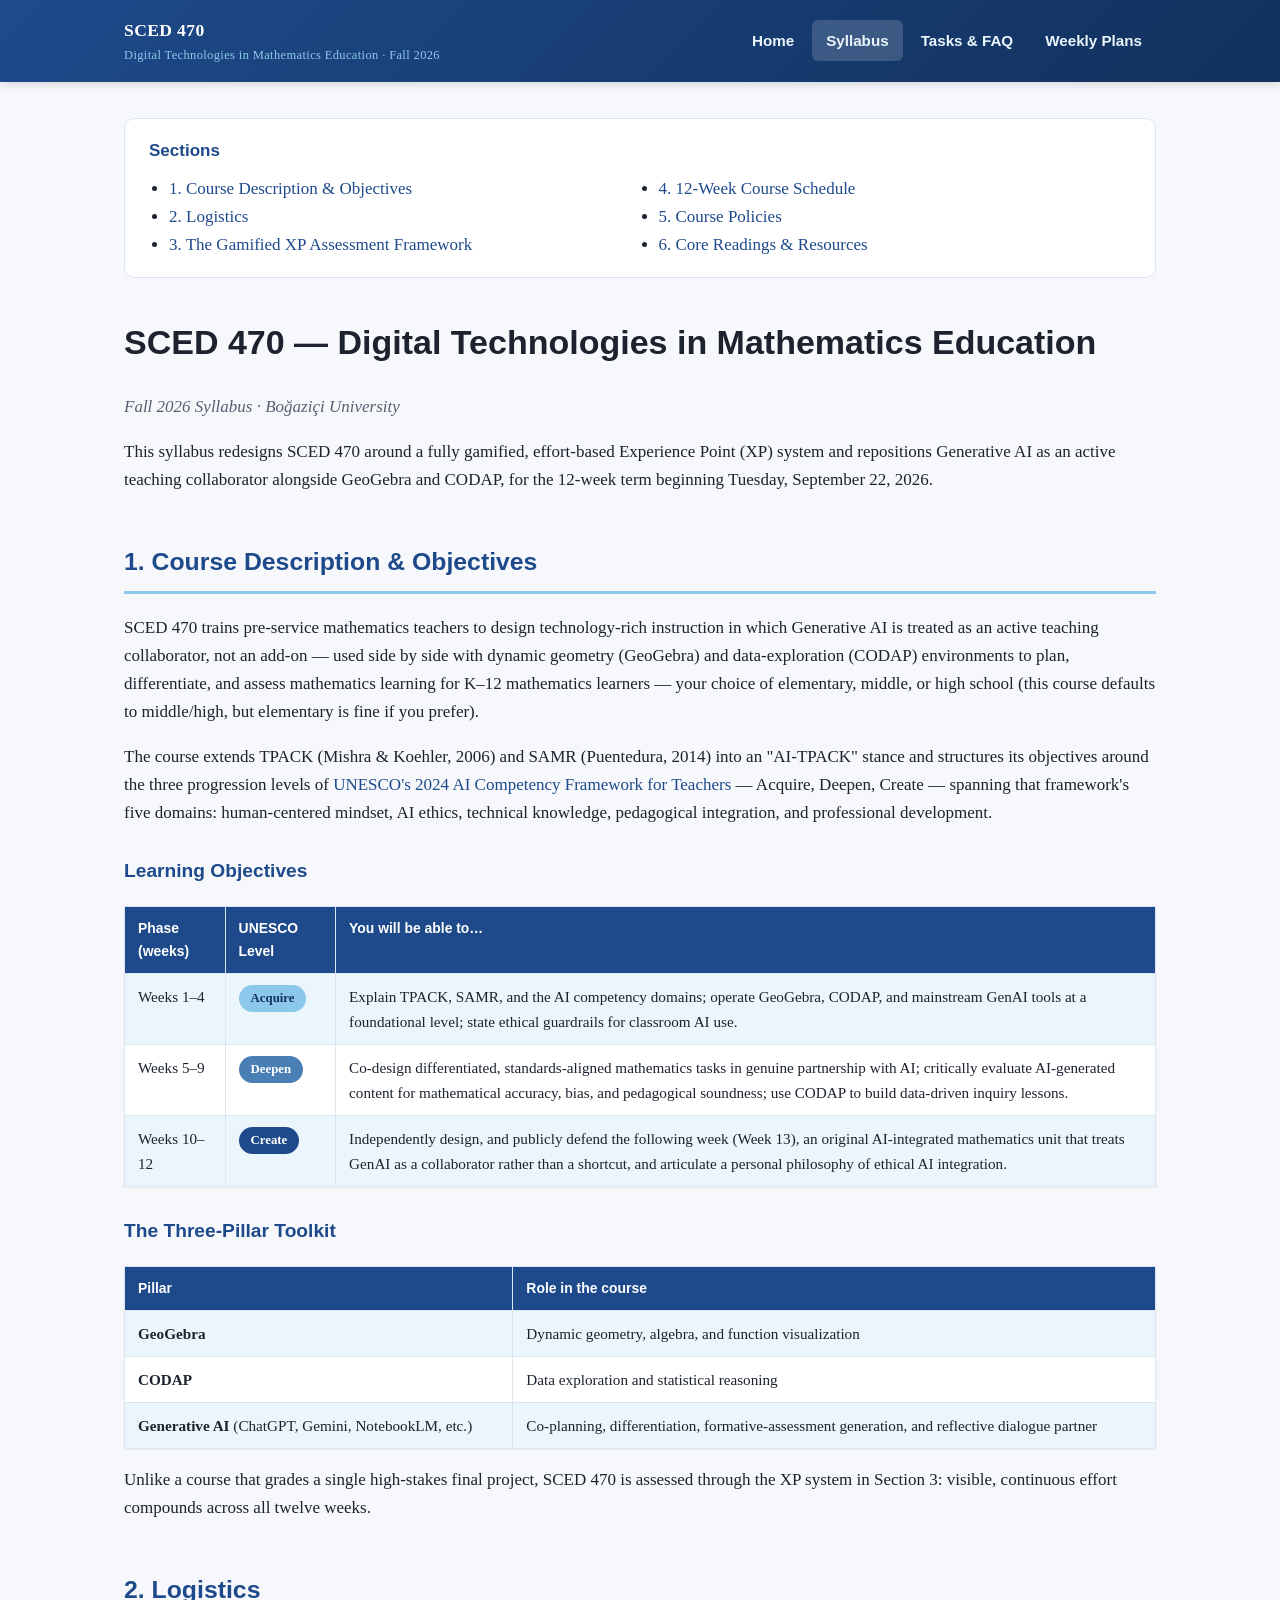
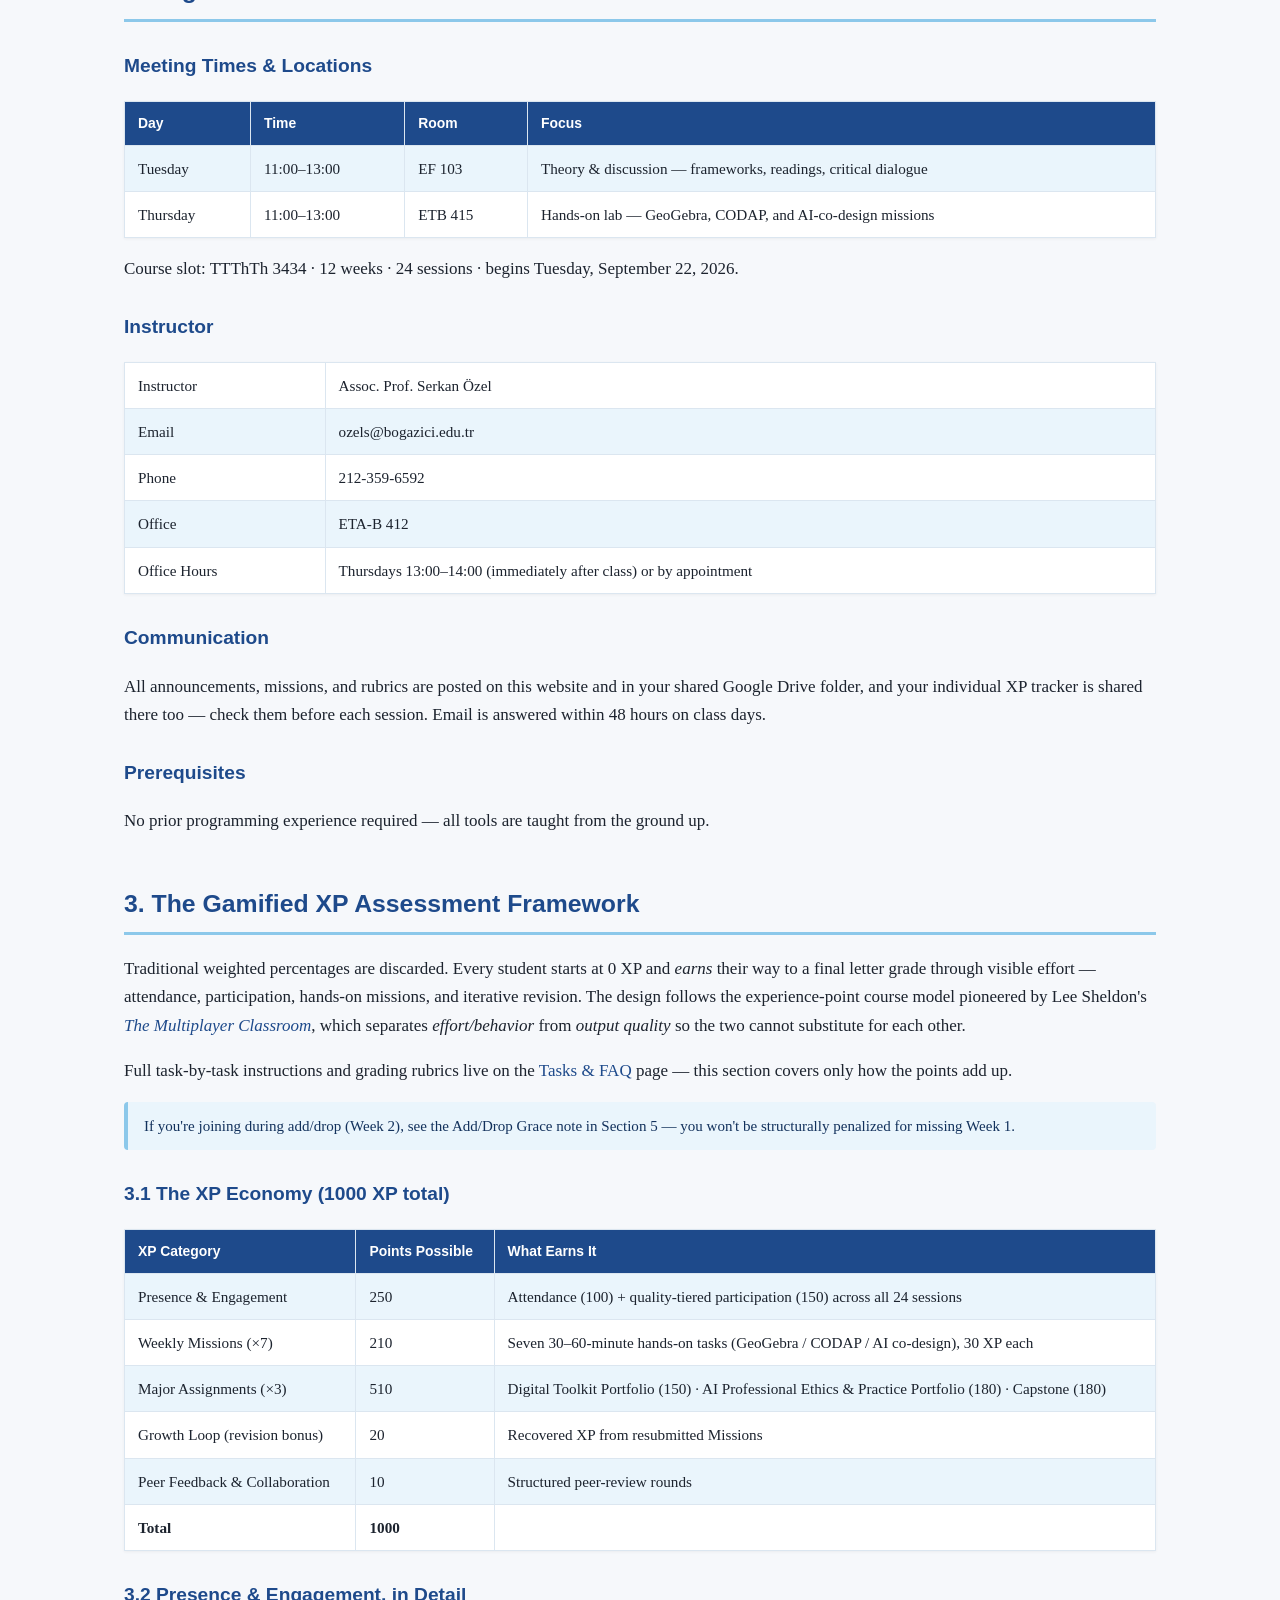
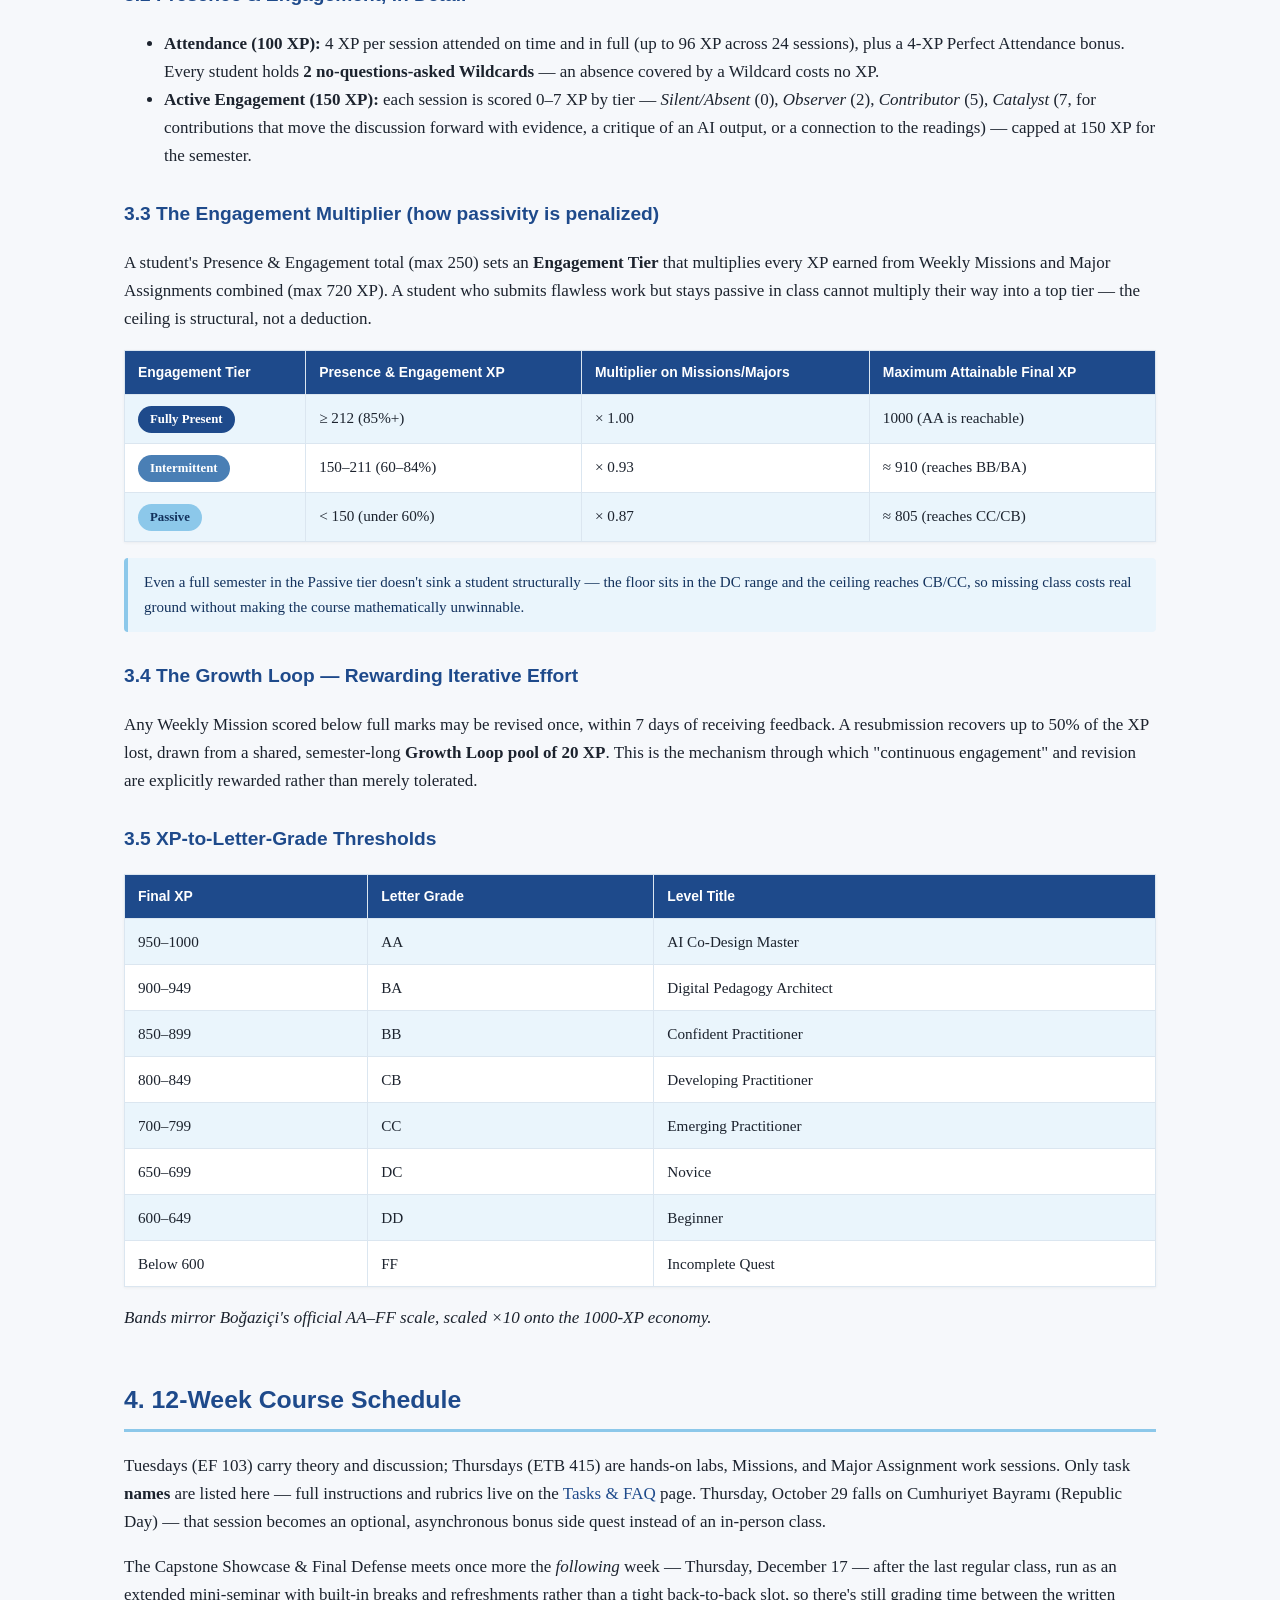
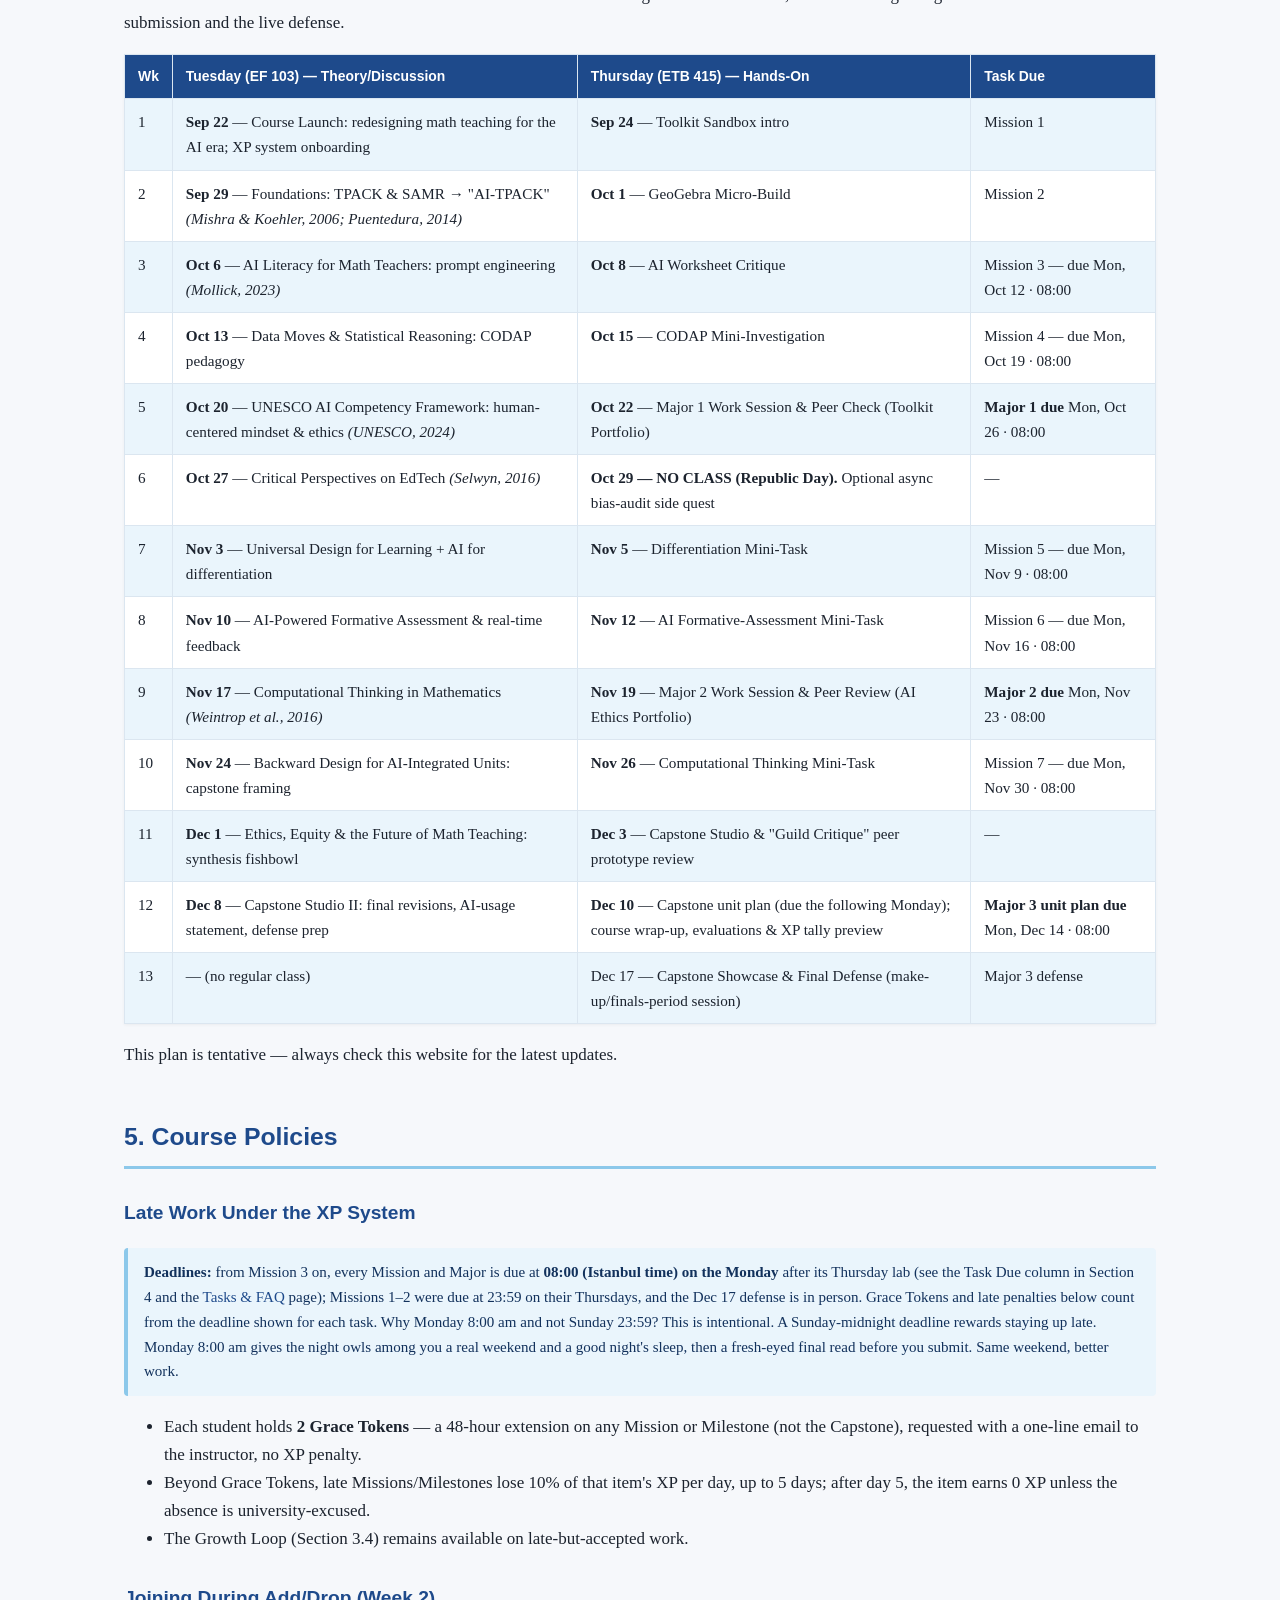
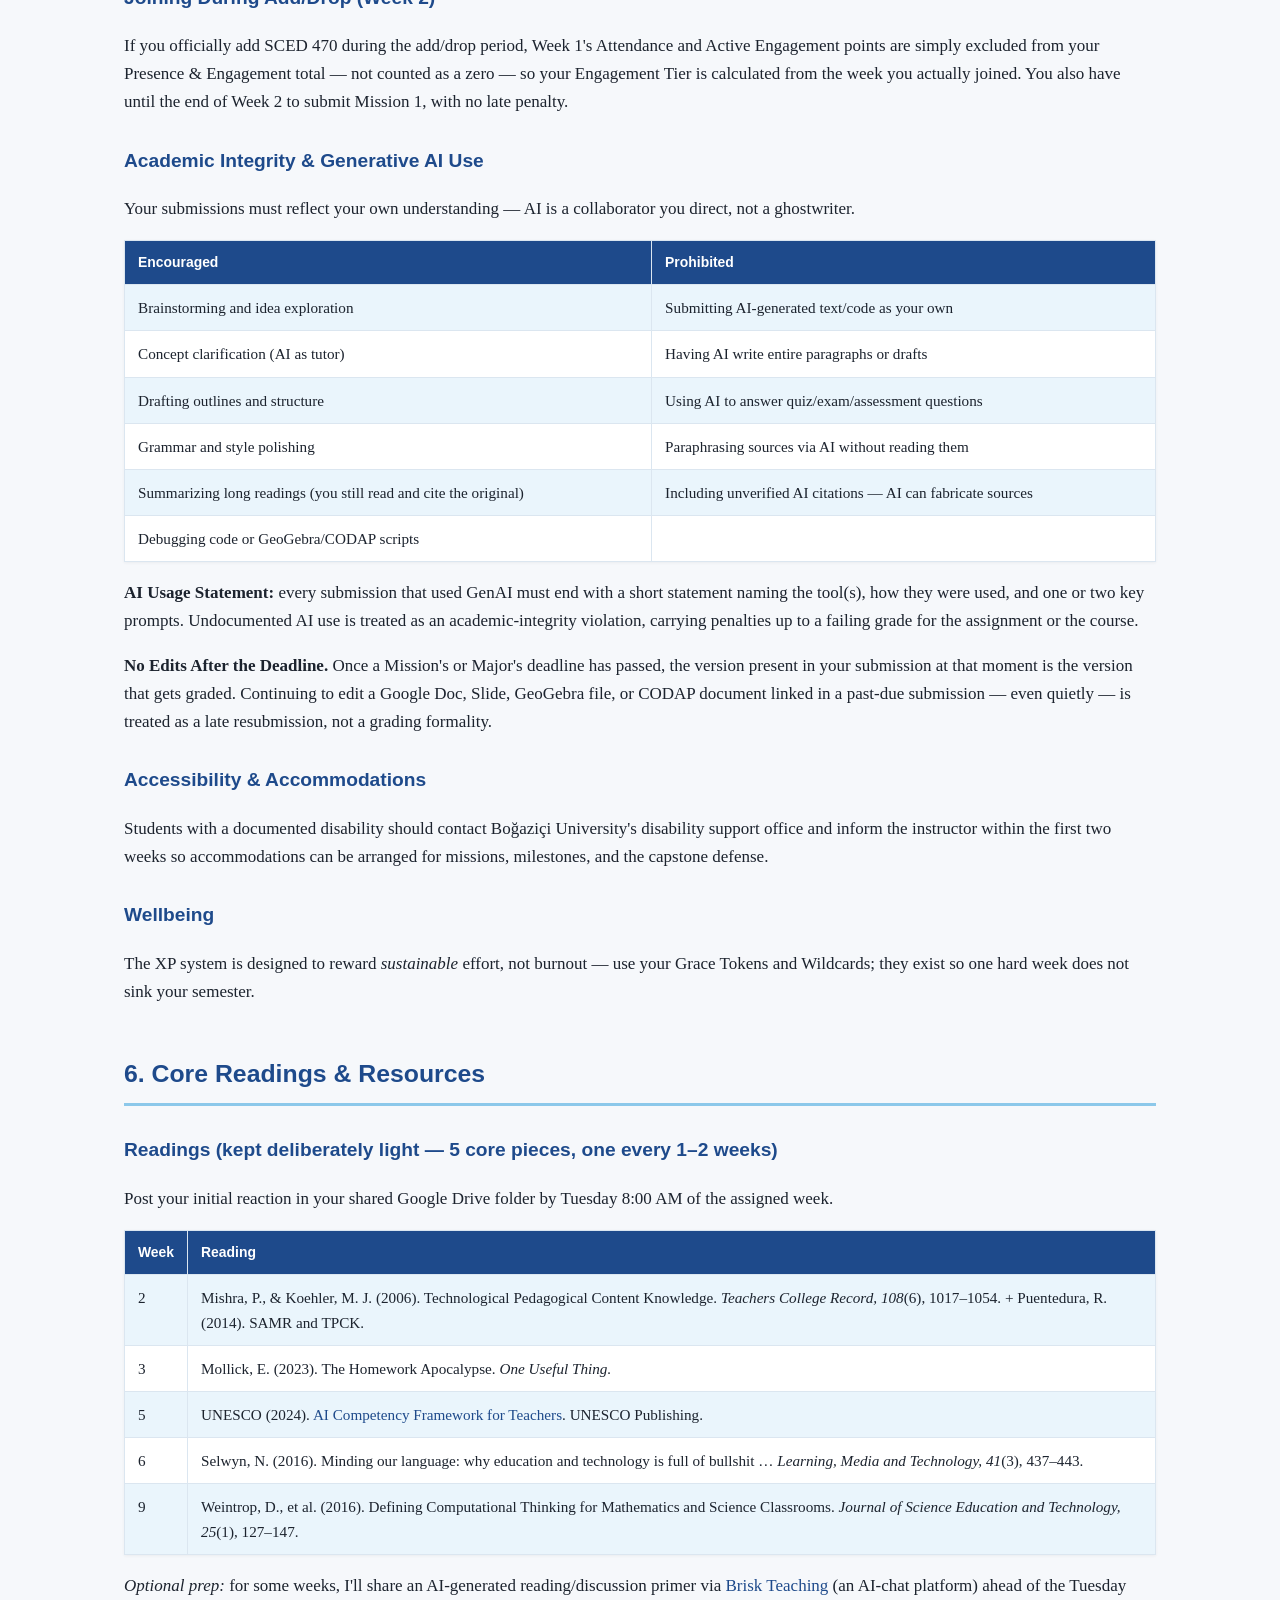
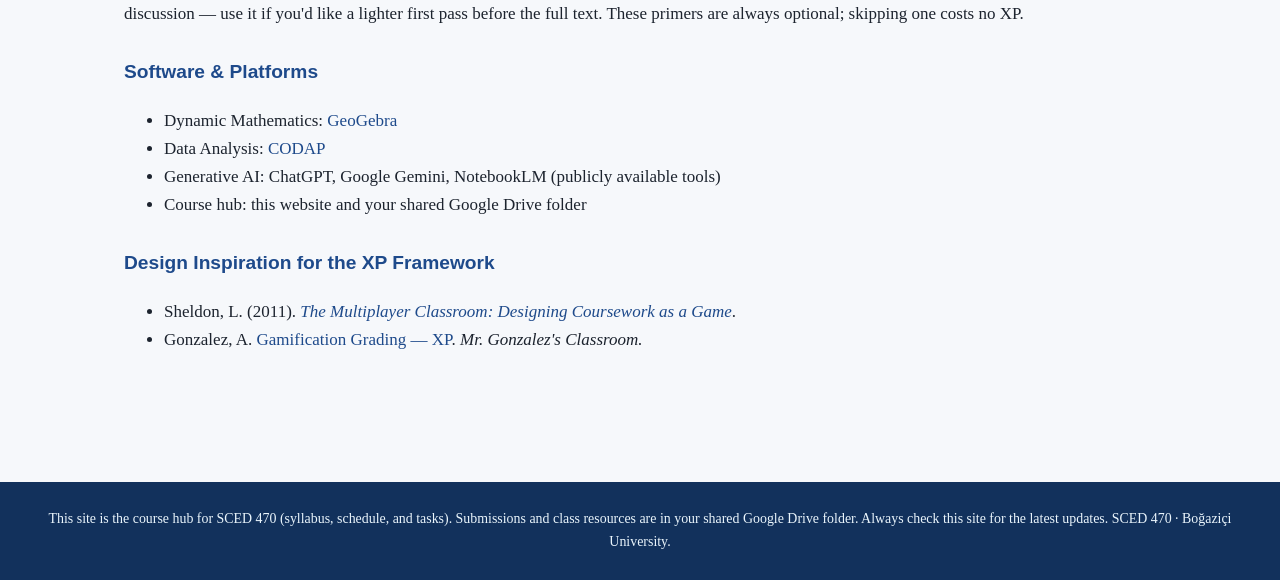
==== commit b2b9742e: "Update deadlines to Monday 08:00; replace Moodle with Drive/site wording - Mission 3+ and Major dead" ====
--- a/syllabus.html
+++ b/syllabus.html
@@ -5,7 +5,7 @@
 <meta name="viewport" content="width=device-width, initial-scale=1.0">
 <title>Syllabus · SCED 470</title>
 <meta name="description" content="SCED 470: Digital Technologies in Mathematics Education — Fall 2026, Boğaziçi University.">
-<link rel="stylesheet" href="style.css">
+<link rel="stylesheet" href="style.css?v=3">
 
 </head>
 <body>
@@ -92,7 +92,7 @@
 </table>
 
 <h3>Communication</h3>
-<p>All announcements, missions, rubrics, and the live XP leaderboard are posted on <a href="https://moodle.bogazici.edu.tr/" target="_blank" rel="noopener">Moodle</a> — check it before
+<p>All announcements, missions, and rubrics are posted on this website and in your shared Google Drive folder, and your individual XP tracker is shared there too — check them before
 each session. Email is answered within 48 hours on class days.</p>
 
 <h3>Prerequisites</h3>
@@ -178,26 +178,27 @@
 <tr><th>Wk</th><th>Tuesday (EF 103) — Theory/Discussion</th><th>Thursday (ETB 415) — Hands-On</th><th>Task Due</th></tr>
 <tr><td>1</td><td><strong>Sep 22</strong> — Course Launch: redesigning math teaching for the AI era; XP system onboarding</td><td><strong>Sep 24</strong> — Toolkit Sandbox intro</td><td>Mission 1</td></tr>
 <tr><td>2</td><td><strong>Sep 29</strong> — Foundations: TPACK &amp; SAMR → "AI-TPACK" <em>(Mishra &amp; Koehler, 2006; Puentedura, 2014)</em></td><td><strong>Oct 1</strong> — GeoGebra Micro-Build</td><td>Mission 2</td></tr>
-<tr><td>3</td><td><strong>Oct 6</strong> — AI Literacy for Math Teachers: prompt engineering <em>(Mollick, 2023)</em></td><td><strong>Oct 8</strong> — AI Worksheet Critique</td><td>Mission 3</td></tr>
-<tr><td>4</td><td><strong>Oct 13</strong> — Data Moves &amp; Statistical Reasoning: CODAP pedagogy</td><td><strong>Oct 15</strong> — CODAP Mini-Investigation</td><td>Mission 4</td></tr>
-<tr><td>5</td><td><strong>Oct 20</strong> — UNESCO AI Competency Framework: human-centered mindset &amp; ethics <em>(UNESCO, 2024)</em></td><td><strong>Oct 22</strong> — Major 1 Work Session &amp; Peer Check (Toolkit Portfolio)</td><td><strong>Major 1 due</strong></td></tr>
+<tr><td>3</td><td><strong>Oct 6</strong> — AI Literacy for Math Teachers: prompt engineering <em>(Mollick, 2023)</em></td><td><strong>Oct 8</strong> — AI Worksheet Critique</td><td>Mission 3 — due Mon, Oct 12 · 08:00</td></tr>
+<tr><td>4</td><td><strong>Oct 13</strong> — Data Moves &amp; Statistical Reasoning: CODAP pedagogy</td><td><strong>Oct 15</strong> — CODAP Mini-Investigation</td><td>Mission 4 — due Mon, Oct 19 · 08:00</td></tr>
+<tr><td>5</td><td><strong>Oct 20</strong> — UNESCO AI Competency Framework: human-centered mindset &amp; ethics <em>(UNESCO, 2024)</em></td><td><strong>Oct 22</strong> — Major 1 Work Session &amp; Peer Check (Toolkit Portfolio)</td><td><strong>Major 1 due</strong> Mon, Oct 26 · 08:00</td></tr>
 <tr><td>6</td><td><strong>Oct 27</strong> — Critical Perspectives on EdTech <em>(Selwyn, 2016)</em></td><td><strong>Oct 29 — NO CLASS (Republic Day).</strong> Optional async bias-audit side quest</td><td>—</td></tr>
-<tr><td>7</td><td><strong>Nov 3</strong> — Universal Design for Learning + AI for differentiation</td><td><strong>Nov 5</strong> — Differentiation Mini-Task</td><td>Mission 5</td></tr>
-<tr><td>8</td><td><strong>Nov 10</strong> — AI-Powered Formative Assessment &amp; real-time feedback</td><td><strong>Nov 12</strong> — AI Formative-Assessment Mini-Task</td><td>Mission 6</td></tr>
-<tr><td>9</td><td><strong>Nov 17</strong> — Computational Thinking in Mathematics <em>(Weintrop et al., 2016)</em></td><td><strong>Nov 19</strong> — Major 2 Work Session &amp; Peer Review (AI Ethics Portfolio)</td><td><strong>Major 2 due</strong></td></tr>
-<tr><td>10</td><td><strong>Nov 24</strong> — Backward Design for AI-Integrated Units: capstone framing</td><td><strong>Nov 26</strong> — Computational Thinking Mini-Task</td><td>Mission 7</td></tr>
+<tr><td>7</td><td><strong>Nov 3</strong> — Universal Design for Learning + AI for differentiation</td><td><strong>Nov 5</strong> — Differentiation Mini-Task</td><td>Mission 5 — due Mon, Nov 9 · 08:00</td></tr>
+<tr><td>8</td><td><strong>Nov 10</strong> — AI-Powered Formative Assessment &amp; real-time feedback</td><td><strong>Nov 12</strong> — AI Formative-Assessment Mini-Task</td><td>Mission 6 — due Mon, Nov 16 · 08:00</td></tr>
+<tr><td>9</td><td><strong>Nov 17</strong> — Computational Thinking in Mathematics <em>(Weintrop et al., 2016)</em></td><td><strong>Nov 19</strong> — Major 2 Work Session &amp; Peer Review (AI Ethics Portfolio)</td><td><strong>Major 2 due</strong> Mon, Nov 23 · 08:00</td></tr>
+<tr><td>10</td><td><strong>Nov 24</strong> — Backward Design for AI-Integrated Units: capstone framing</td><td><strong>Nov 26</strong> — Computational Thinking Mini-Task</td><td>Mission 7 — due Mon, Nov 30 · 08:00</td></tr>
 <tr><td>11</td><td><strong>Dec 1</strong> — Ethics, Equity &amp; the Future of Math Teaching: synthesis fishbowl</td><td><strong>Dec 3</strong> — Capstone Studio &amp; "Guild Critique" peer prototype review</td><td>—</td></tr>
-<tr><td>12</td><td><strong>Dec 8</strong> — Capstone Studio II: final revisions, AI-usage statement, defense prep</td><td><strong>Dec 10</strong> — Capstone unit plan due; course wrap-up, evaluations &amp; XP tally preview</td><td><strong>Major 3 unit plan due</strong></td></tr>
+<tr><td>12</td><td><strong>Dec 8</strong> — Capstone Studio II: final revisions, AI-usage statement, defense prep</td><td><strong>Dec 10</strong> — Capstone unit plan (due the following Monday); course wrap-up, evaluations &amp; XP tally preview</td><td><strong>Major 3 unit plan due</strong> Mon, Dec 14 · 08:00</td></tr>
 <tr><td>13</td><td>— (no regular class)</td><td>Dec 17 — Capstone Showcase &amp; Final Defense (make-up/finals-period session)</td><td>Major 3 defense</td></tr>
 </table>
-<p>This plan is tentative — always check <a href="https://moodle.bogazici.edu.tr/" target="_blank" rel="noopener">Moodle</a> for the latest updates.</p>
+<p>This plan is tentative — always check this website for the latest updates.</p>
 </section>
 
 <section id="section-5">
 <h2>5. Course Policies</h2>
 <h3>Late Work Under the XP System</h3>
-<ul>
-<li>Each student holds <strong>2 Grace Tokens</strong> — a 48-hour extension on any Mission or Milestone (not the Capstone), requested via a one-line <a href="https://moodle.bogazici.edu.tr/" target="_blank" rel="noopener">Moodle</a> form, no XP penalty.</li>
+<p class="note"><strong>Deadlines:</strong> from Mission 3 on, every Mission and Major is due at <strong>08:00 (Istanbul time) on the Monday</strong> after its Thursday lab (see the Task Due column in Section 4 and the <a href="tasks-faq.html#deadlines">Tasks &amp; FAQ</a> page); Missions 1–2 were due at 23:59 on their Thursdays, and the Dec 17 defense is in person. Grace Tokens and late penalties below count from the deadline shown for each task. Why Monday 8:00 am and not Sunday 23:59? This is intentional. A Sunday-midnight deadline rewards staying up late. Monday 8:00 am gives the night owls among you a real weekend and a good night's sleep, then a fresh-eyed final read before you submit. Same weekend, better work.</p>
+<ul>
+<li>Each student holds <strong>2 Grace Tokens</strong> — a 48-hour extension on any Mission or Milestone (not the Capstone), requested with a one-line email to the instructor, no XP penalty.</li>
 <li>Beyond Grace Tokens, late Missions/Milestones lose 10% of that item's XP per day, up to 5 days; after day 5, the item earns 0 XP unless the absence is university-excused.</li>
 <li>The Growth Loop (Section 3.4) remains available on late-but-accepted work.</li>
 </ul>
@@ -240,7 +241,7 @@
 <section id="section-6">
 <h2>6. Core Readings &amp; Resources</h2>
 <h3>Readings (kept deliberately light — 5 core pieces, one every 1–2 weeks)</h3>
-<p>Post your initial reaction to Moodle by Tuesday 8:00 AM of the assigned week.</p>
+<p>Post your initial reaction in your shared Google Drive folder by Tuesday 8:00 AM of the assigned week.</p>
 <table>
 <tr><th>Week</th><th>Reading</th></tr>
 <tr><td>2</td><td>Mishra, P., &amp; Koehler, M. J. (2006). Technological Pedagogical Content Knowledge. <em>Teachers College Record, 108</em>(6), 1017–1054. + Puentedura, R. (2014). SAMR and TPCK.</td></tr>
@@ -259,7 +260,7 @@
 <li>Dynamic Mathematics: <a href="https://www.geogebra.org" target="_blank" rel="noopener">GeoGebra</a></li>
 <li>Data Analysis: <a href="https://codap.concord.org" target="_blank" rel="noopener">CODAP</a></li>
 <li>Generative AI: ChatGPT, Google Gemini, NotebookLM (publicly available tools)</li>
-<li>Course hub: <a href="https://moodle.bogazici.edu.tr/" target="_blank" rel="noopener">Moodle</a></li>
+<li>Course hub: this website and your shared Google Drive folder</li>
 </ul>
 
 <h3>Design Inspiration for the XP Framework</h3>
@@ -272,8 +273,8 @@
 </main>
 
 <footer class="site-footer">
-  This site supplements <a href="https://moodle.bogazici.edu.tr/" target="_blank" rel="noopener">Moodle</a>, the official system of record for SCED 470 (announcements, submissions, live XP leaderboard).
-  Always check Moodle for the latest updates. SCED 470 · Boğaziçi University.
+  This site is the course hub for SCED 470 (syllabus, schedule, and tasks). Submissions and class resources are in your shared Google Drive folder.
+  Always check this site for the latest updates. SCED 470 · Boğaziçi University.
 </footer>
 </body>
 </html>
--- a/style.css
+++ b/style.css
@@ -385,11 +385,20 @@
 .course-calendar h2 { margin-top: 0; }
 .cal-frame { width: 100%; border: 1px solid var(--border); border-radius: 8px; overflow: hidden; background: #fff; }
 .cal-frame iframe { display: block; width: 100%; border: 0; }
-.cal-month iframe { height: 640px; }
+.cal-month iframe { height: 720px; }
 .cal-agenda { display: none; }
-.cal-agenda iframe { height: 560px; }
+.cal-agenda iframe { height: 600px; }
 @media (max-width: 700px) {
   .cal-month { display: none; }
   .cal-agenda { display: block; }
   .course-calendar { padding: 14px; }
 }
+
+.cal-options { display: grid; grid-template-columns: 1fr 1fr; gap: 16px; margin-top: 10px; }
+.cal-option { border: 1px solid var(--border); border-radius: 8px; padding: 14px 18px; background: var(--sky-pale); }
+.cal-option h4 { margin: 0 0 6px; color: var(--navy); font-family: "Helvetica Neue", Helvetica, Arial, sans-serif; }
+.cal-option ul { padding-left: 20px; margin: 8px 0; font-size: 0.93rem; }
+.cal-option li { margin-bottom: 4px; }
+.rec { background: var(--navy); color: #fff; font-size: 0.72rem; padding: 2px 8px; border-radius: 999px; vertical-align: middle; margin-left: 6px; }
+.ics-url code { display: block; font-size: 0.78rem; word-break: break-all; background: #fff; border: 1px solid var(--border); padding: 8px 10px; border-radius: 6px; user-select: all; }
+@media (max-width: 800px) { .cal-options { grid-template-columns: 1fr; } }
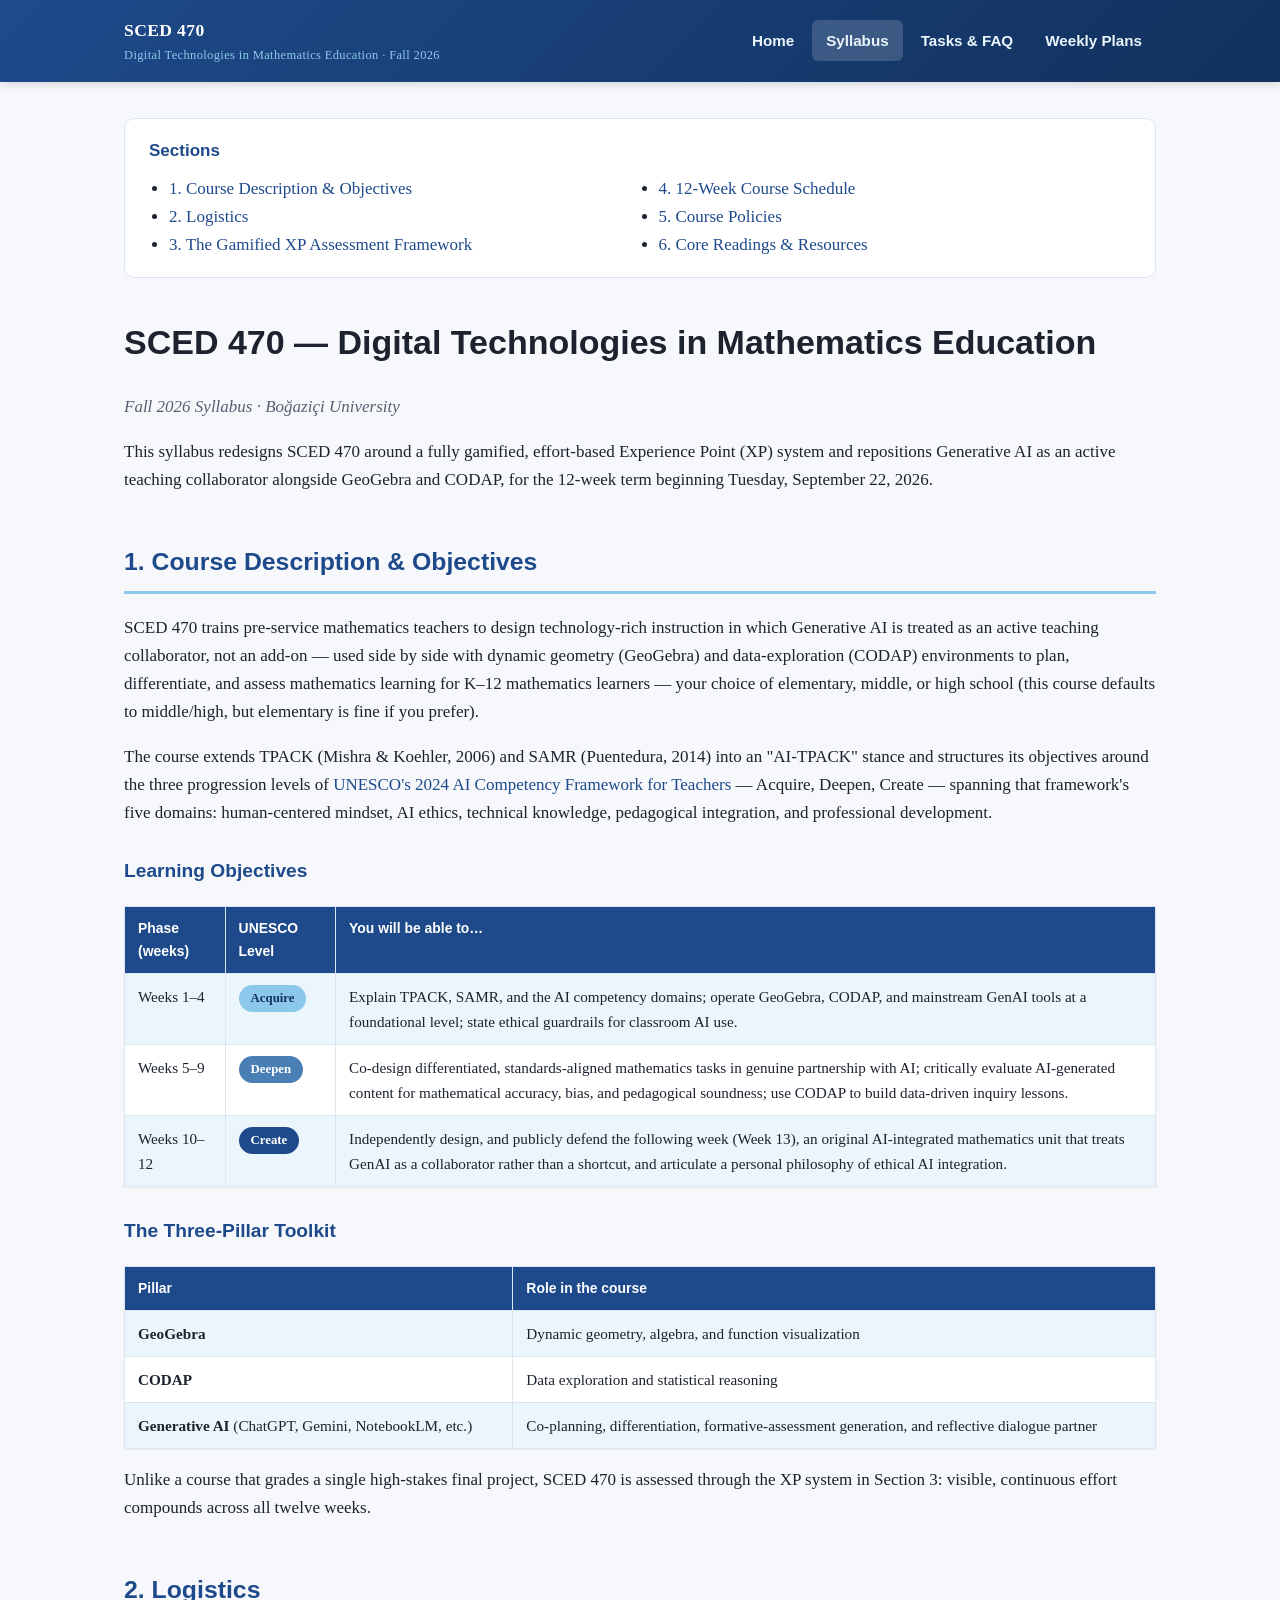
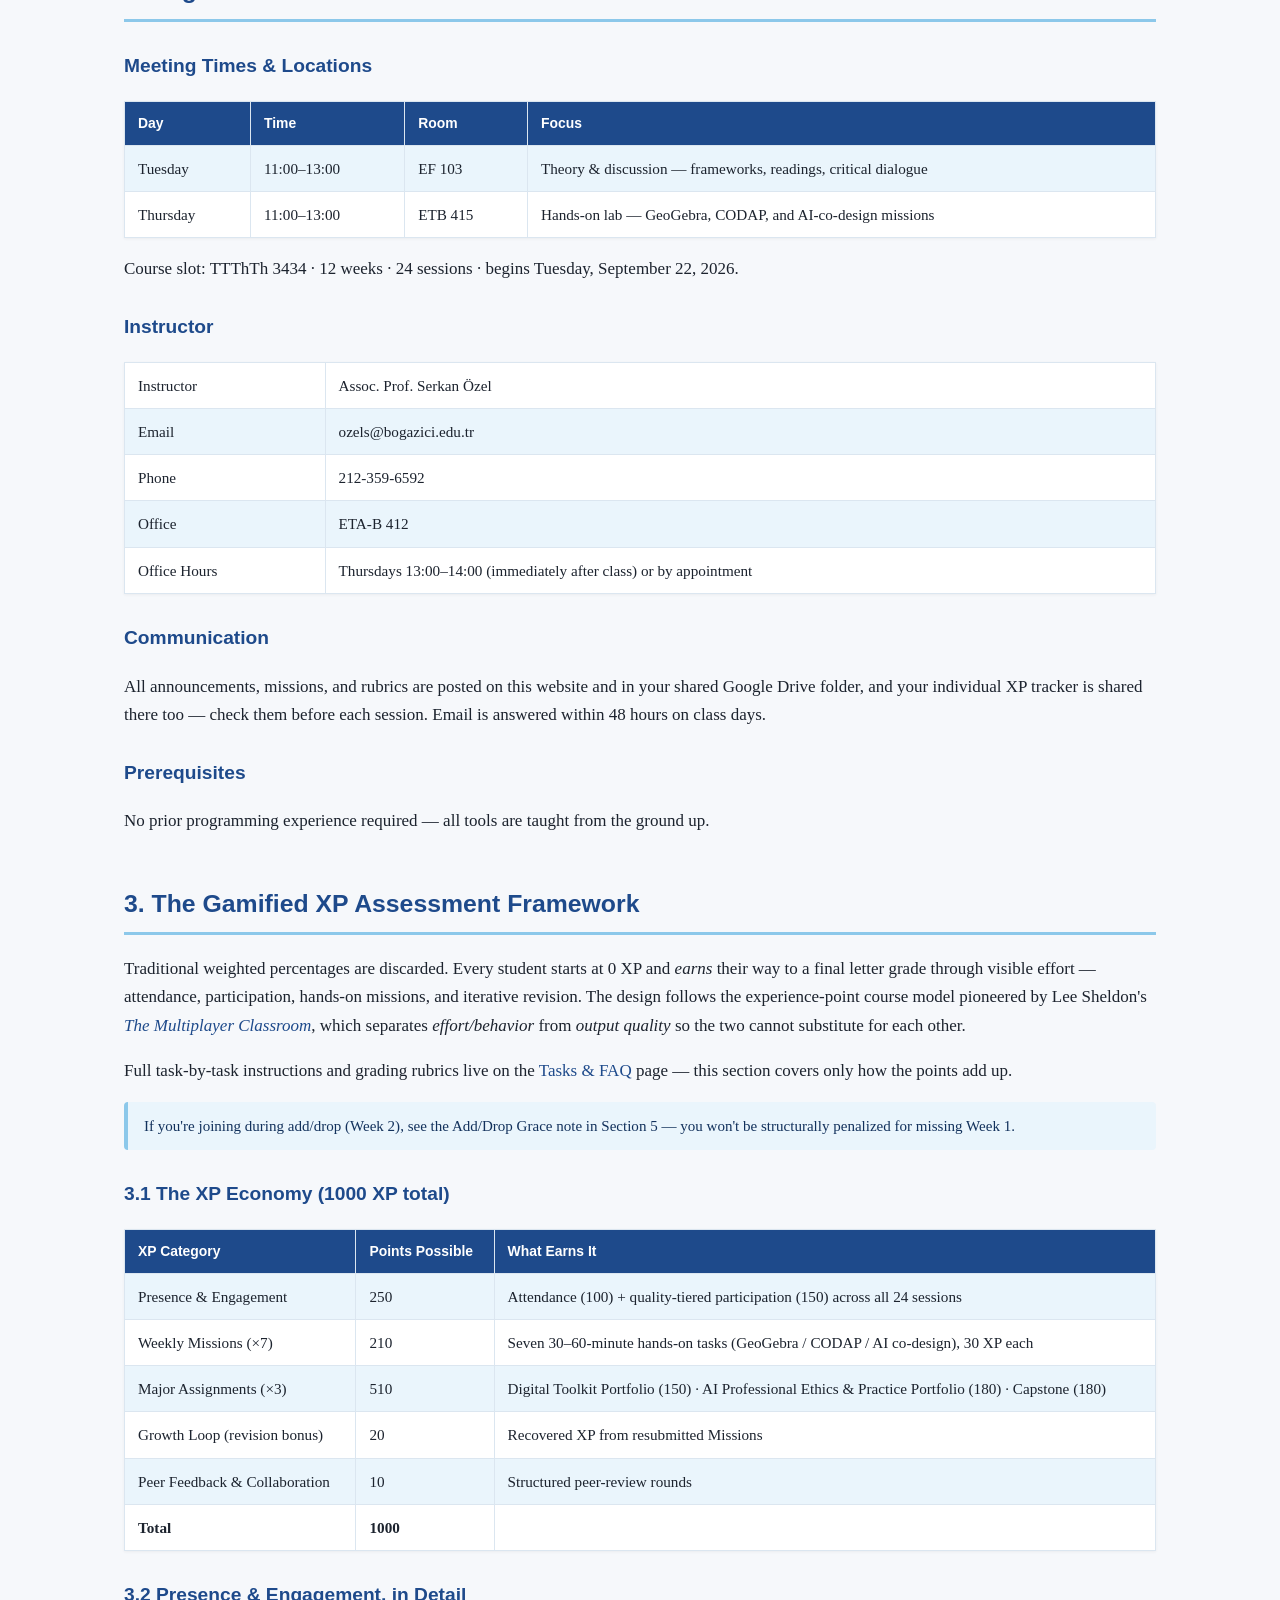
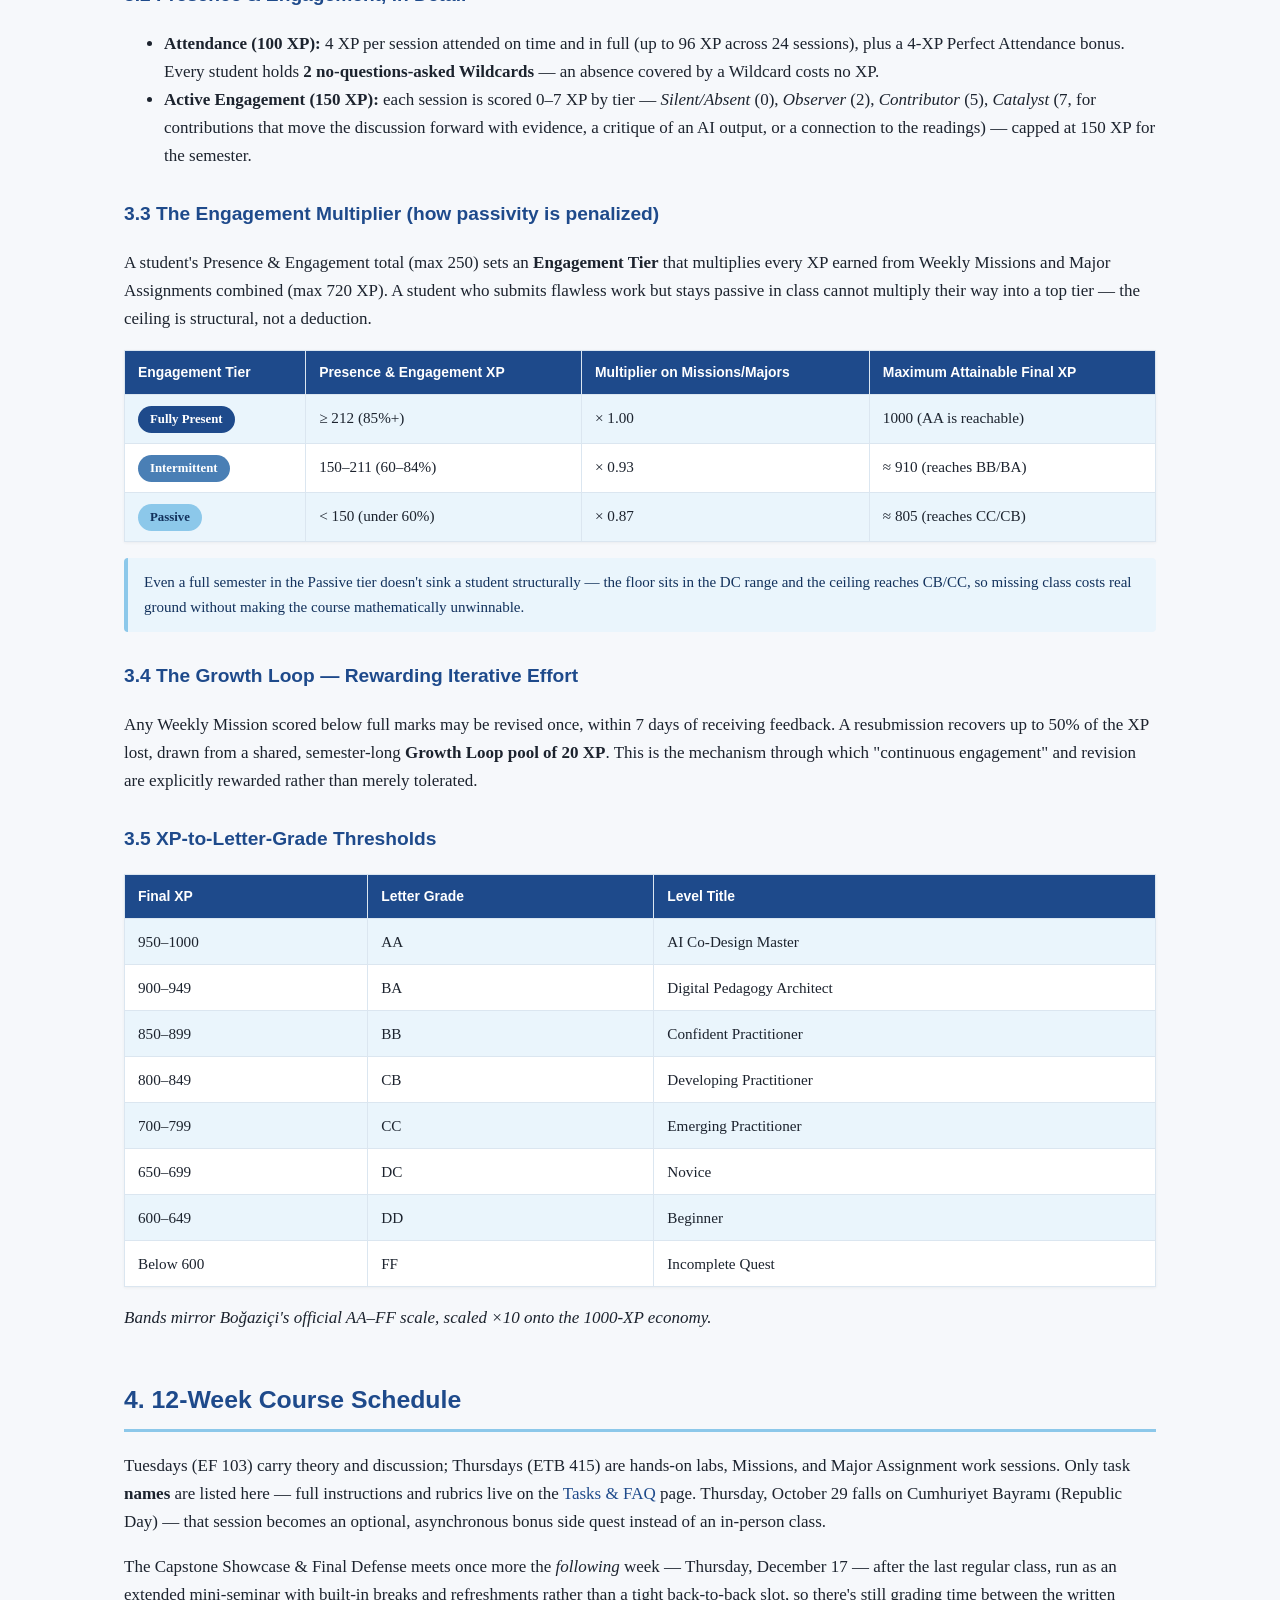
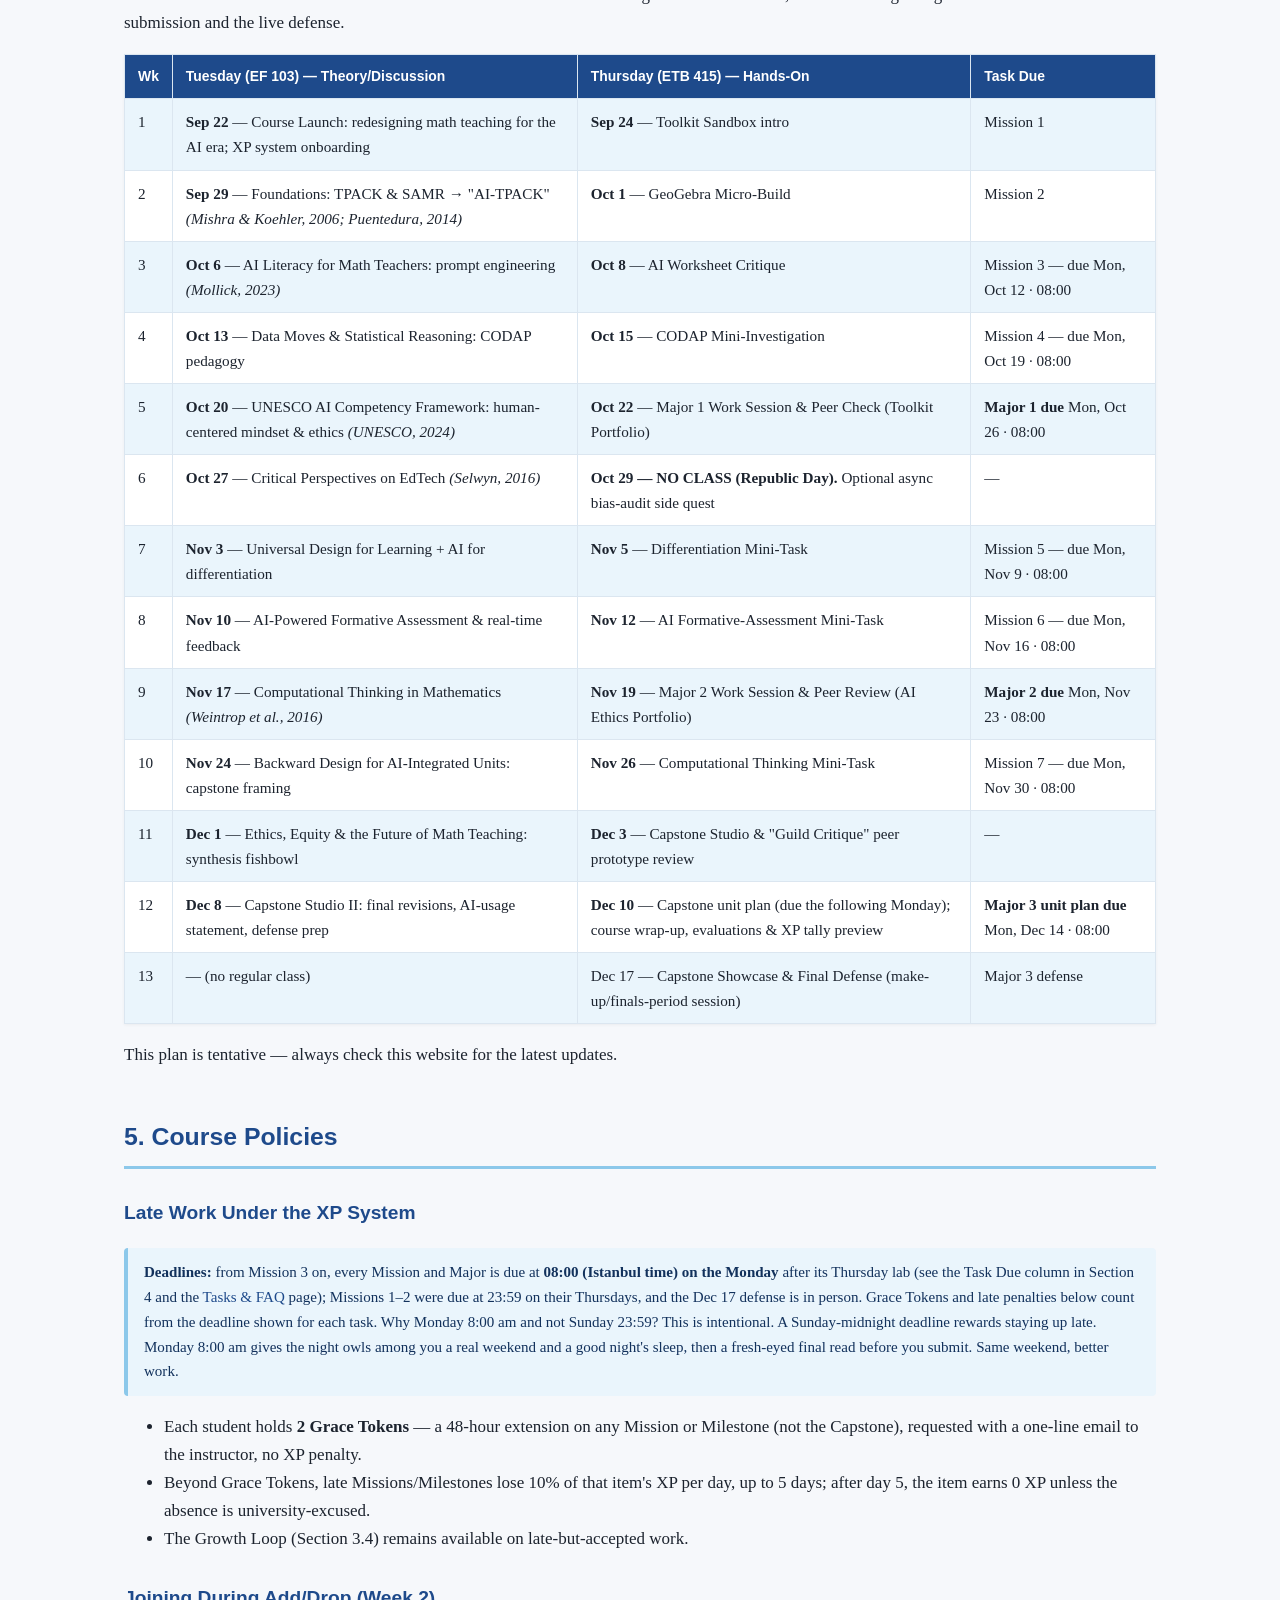
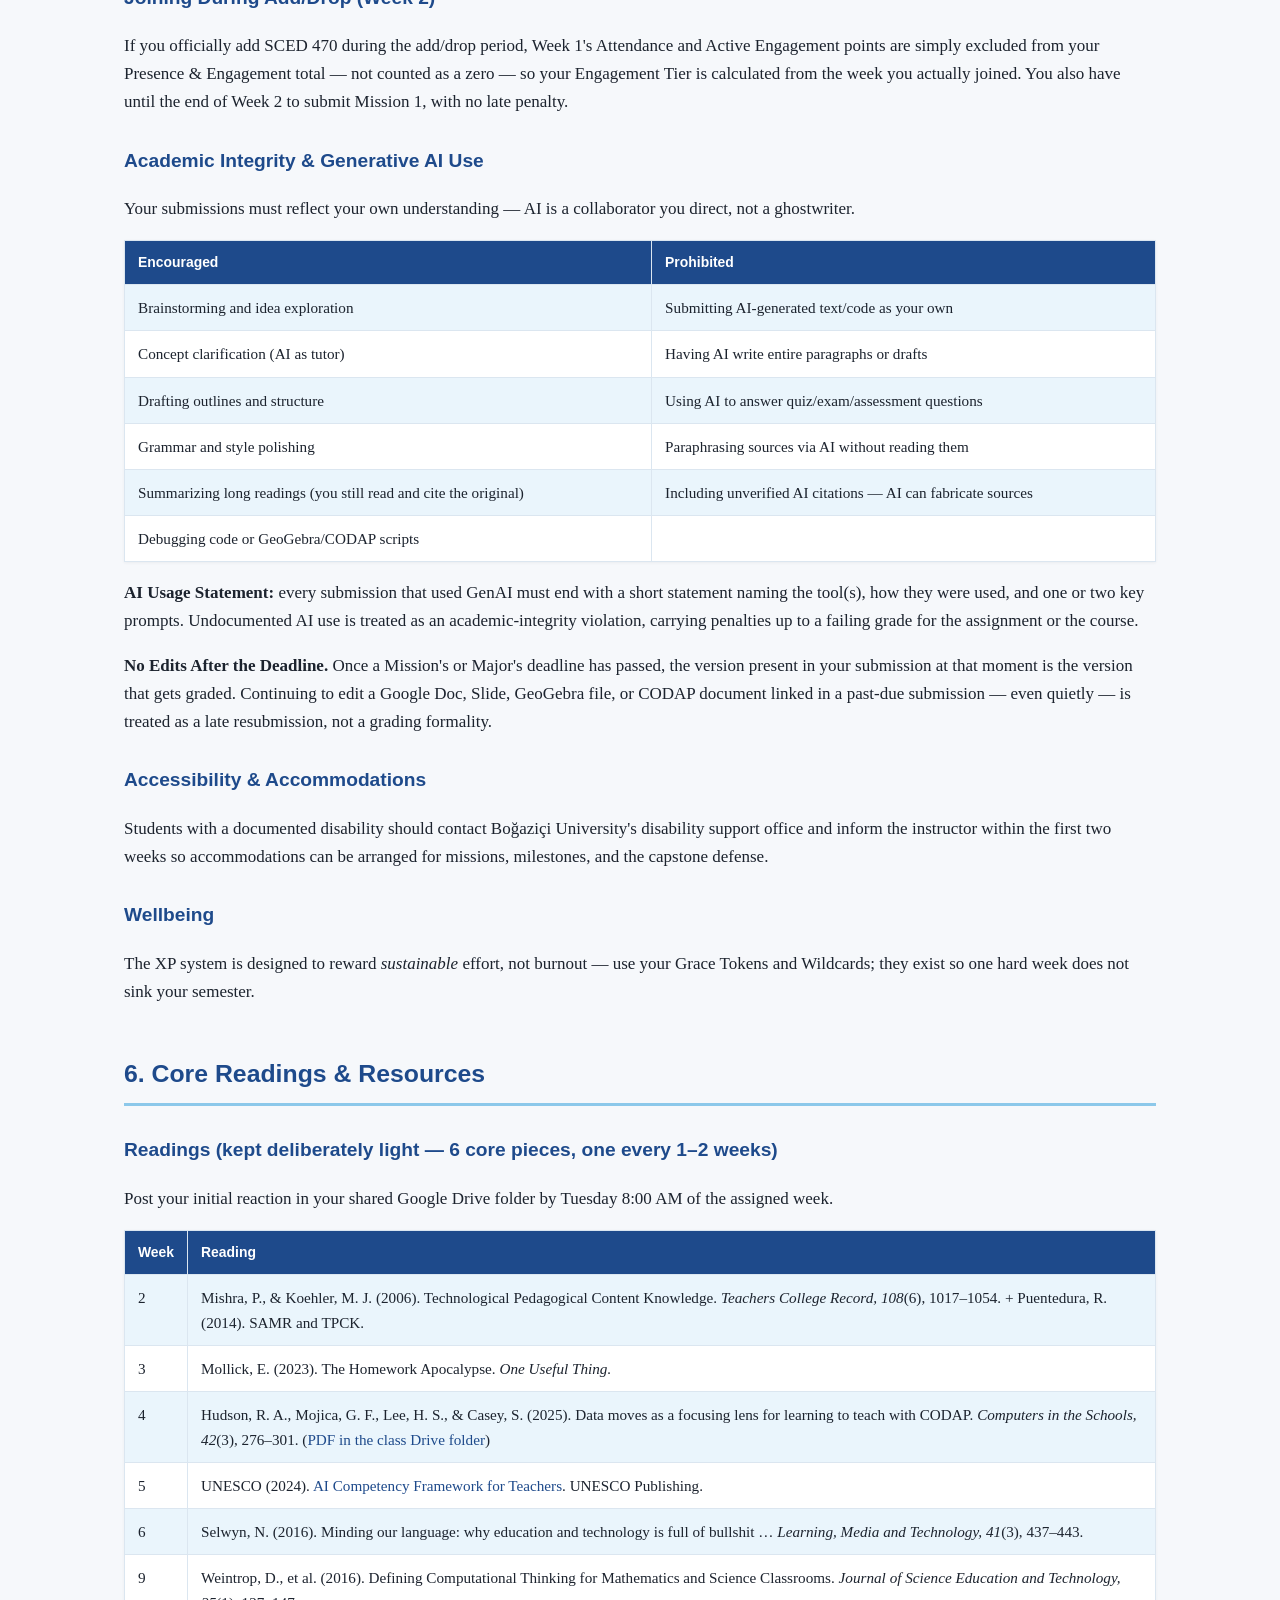
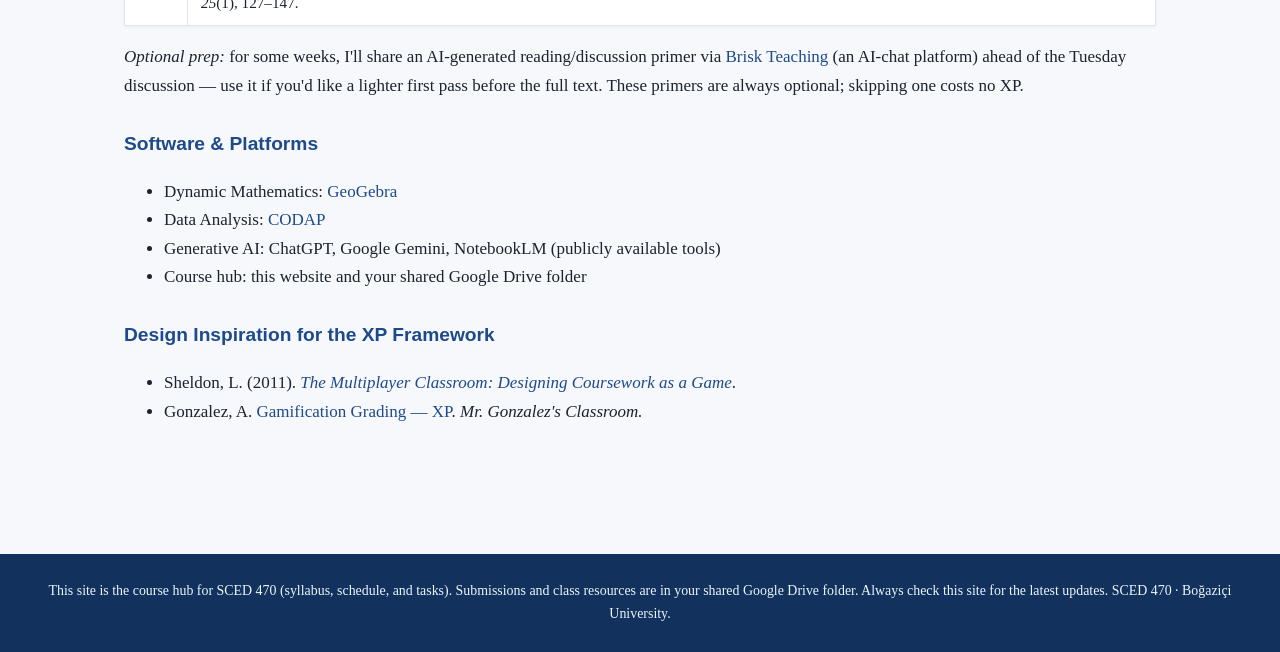
==== commit 074f1771: "Add Week 4 reading (Hudson et al., 2025) to syllabus, weekly plans and calendar Co-Authored-By: Clau" ====
--- a/syllabus.html
+++ b/syllabus.html
@@ -240,12 +240,13 @@
 
 <section id="section-6">
 <h2>6. Core Readings &amp; Resources</h2>
-<h3>Readings (kept deliberately light — 5 core pieces, one every 1–2 weeks)</h3>
+<h3>Readings (kept deliberately light — 6 core pieces, one every 1–2 weeks)</h3>
 <p>Post your initial reaction in your shared Google Drive folder by Tuesday 8:00 AM of the assigned week.</p>
 <table>
 <tr><th>Week</th><th>Reading</th></tr>
 <tr><td>2</td><td>Mishra, P., &amp; Koehler, M. J. (2006). Technological Pedagogical Content Knowledge. <em>Teachers College Record, 108</em>(6), 1017–1054. + Puentedura, R. (2014). SAMR and TPCK.</td></tr>
 <tr><td>3</td><td>Mollick, E. (2023). The Homework Apocalypse. <em>One Useful Thing.</em></td></tr>
+<tr><td>4</td><td>Hudson, R. A., Mojica, G. F., Lee, H. S., &amp; Casey, S. (2025). Data moves as a focusing lens for learning to teach with CODAP. <em>Computers in the Schools, 42</em>(3), 276–301. (<a href="https://drive.google.com/file/d/1lfYx20AoJB2nsKAGsz39mU1t7aXS0gYY/view" target="_blank" rel="noopener">PDF in the class Drive folder</a>)</td></tr>
 <tr><td>5</td><td>UNESCO (2024). <a href="https://www.unesco.org/en/articles/ai-competency-framework-teachers" target="_blank" rel="noopener">AI Competency Framework for Teachers</a>. UNESCO Publishing.</td></tr>
 <tr><td>6</td><td>Selwyn, N. (2016). Minding our language: why education and technology is full of bullshit … <em>Learning, Media and Technology, 41</em>(3), 437–443.</td></tr>
 <tr><td>9</td><td>Weintrop, D., et al. (2016). Defining Computational Thinking for Mathematics and Science Classrooms. <em>Journal of Science Education and Technology, 25</em>(1), 127–147.</td></tr>
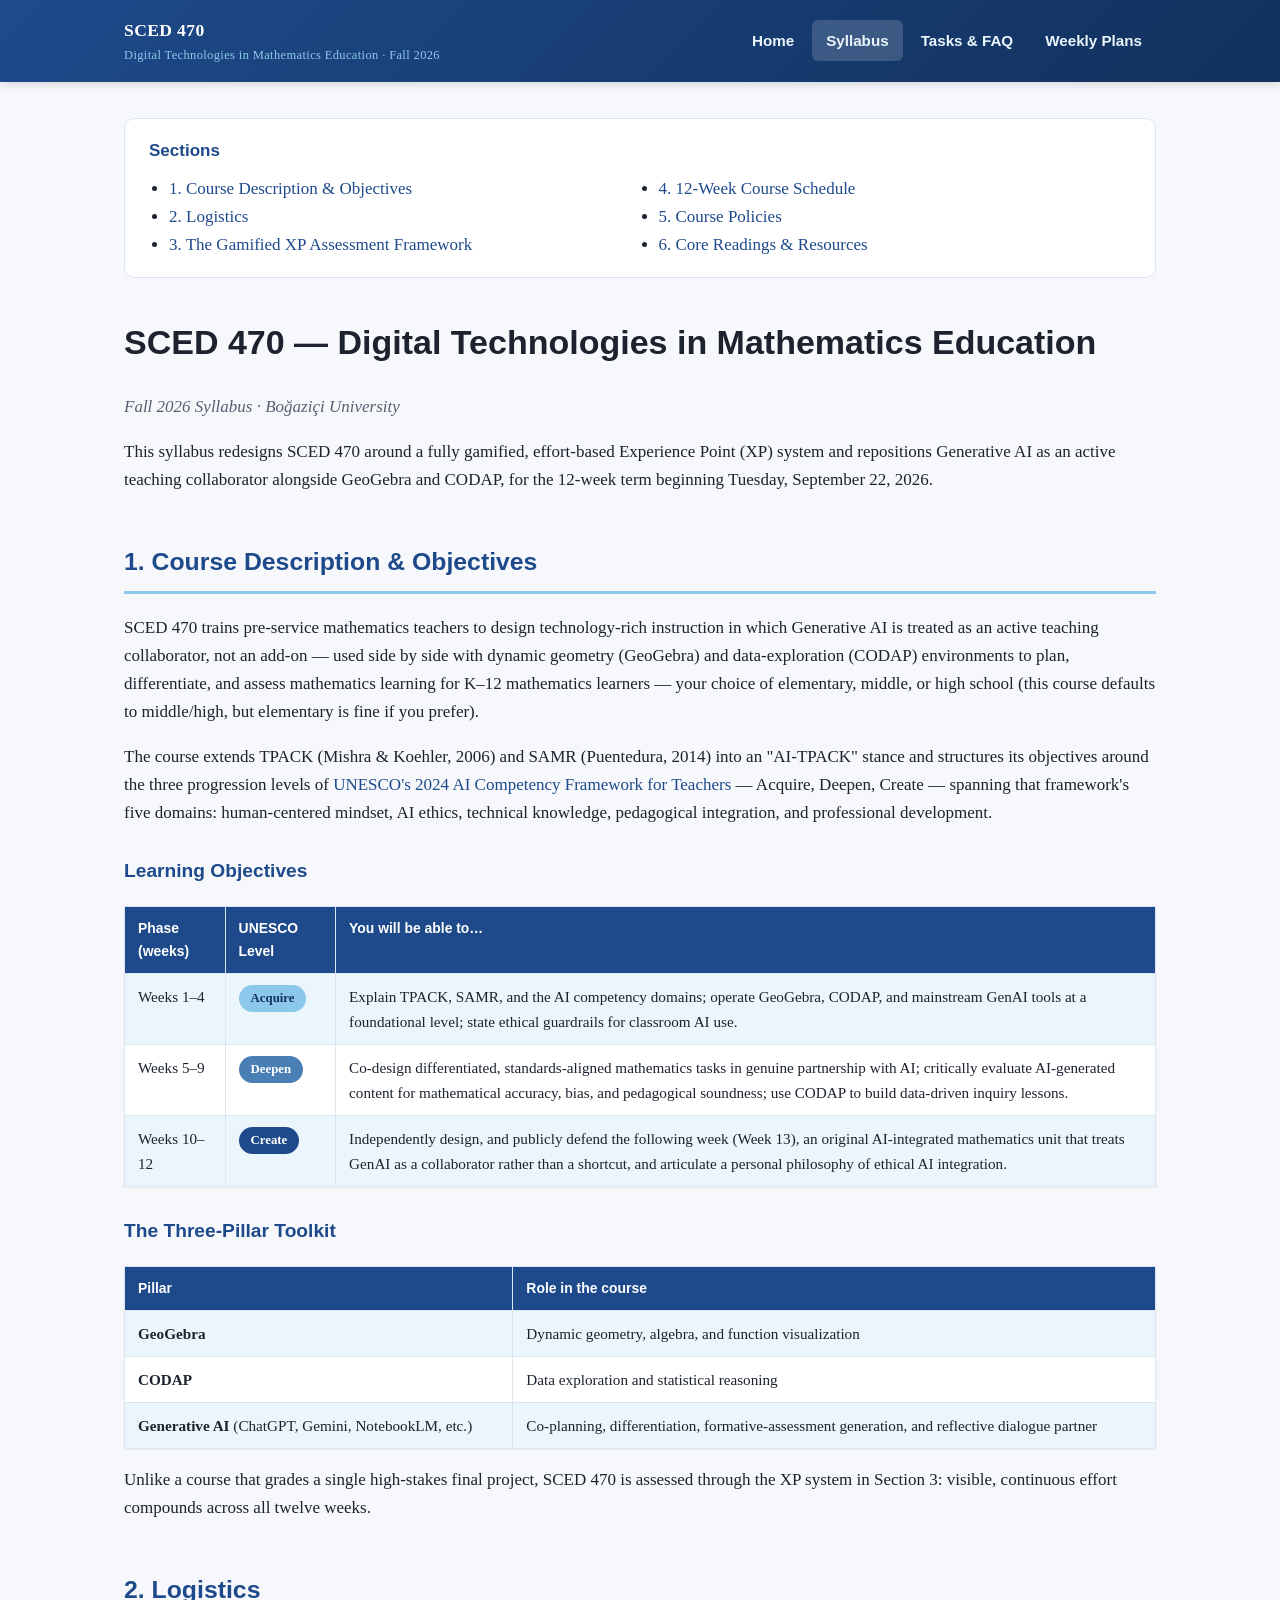
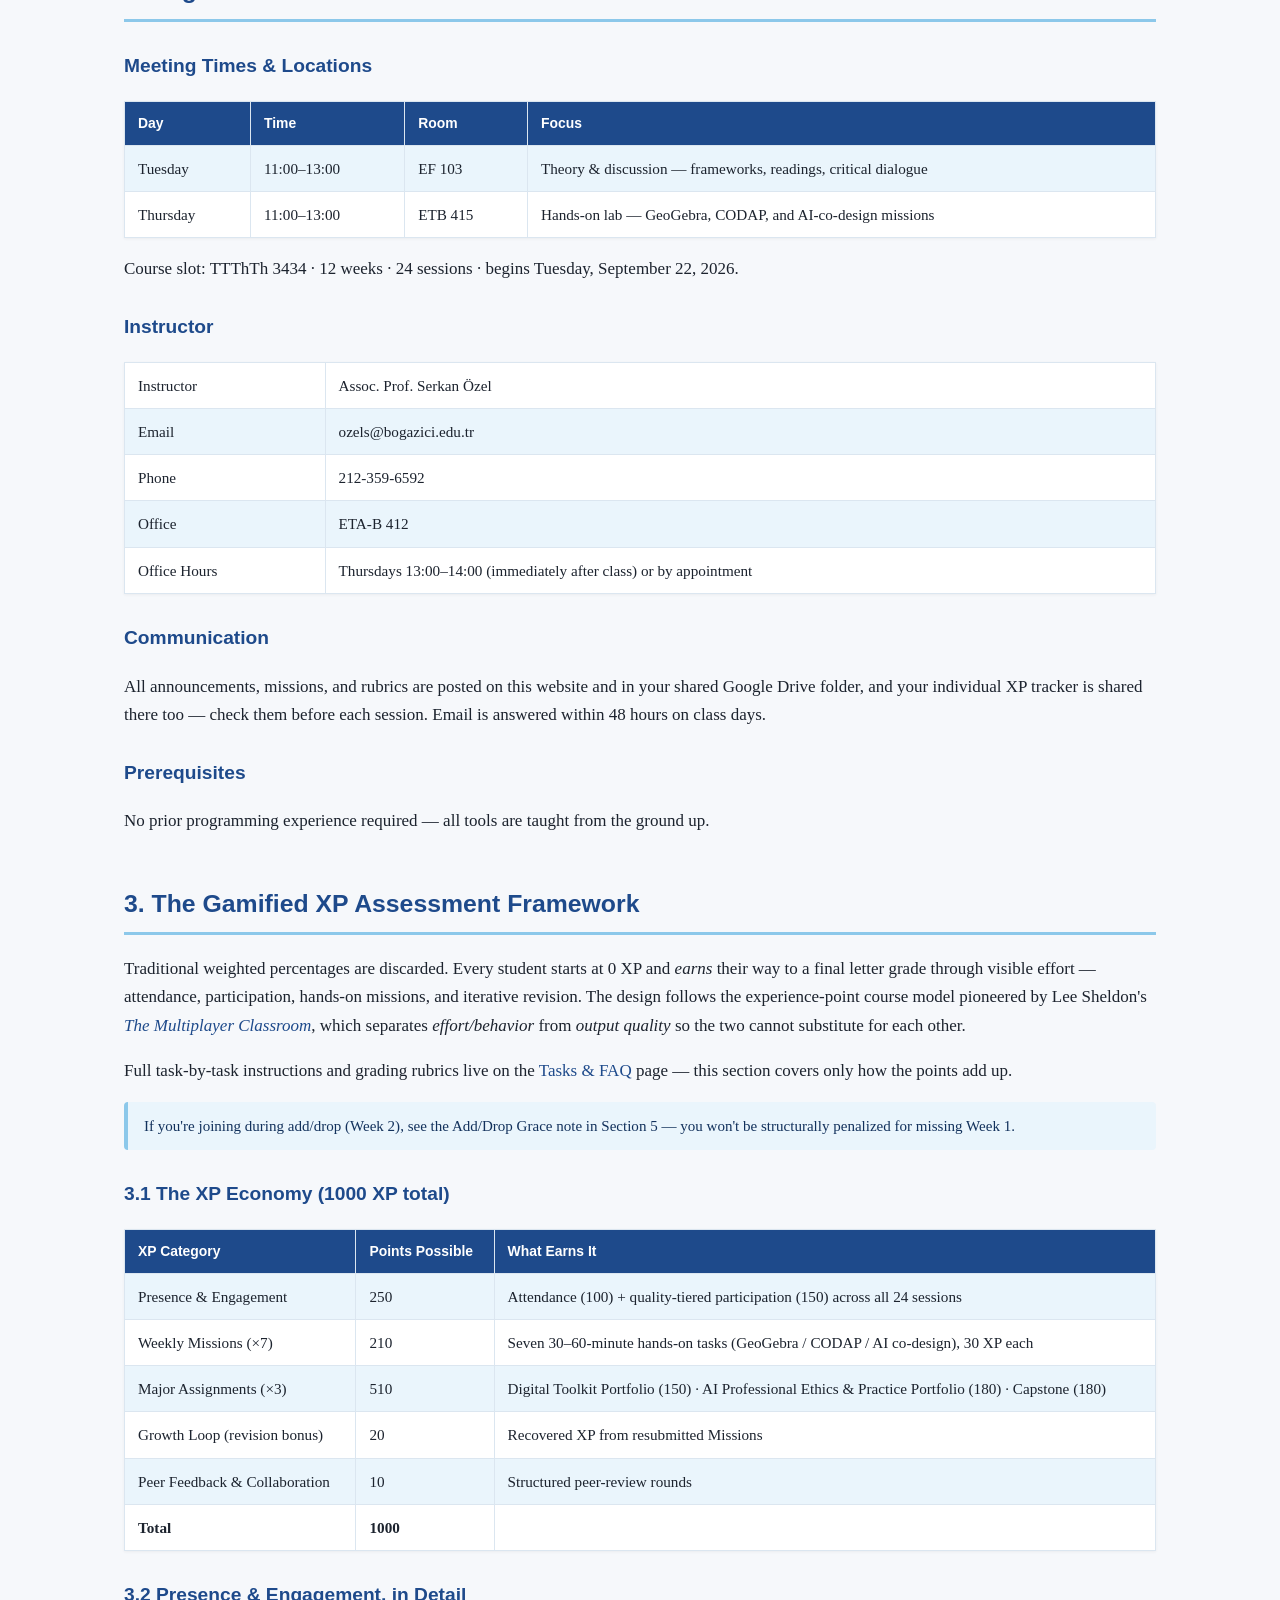
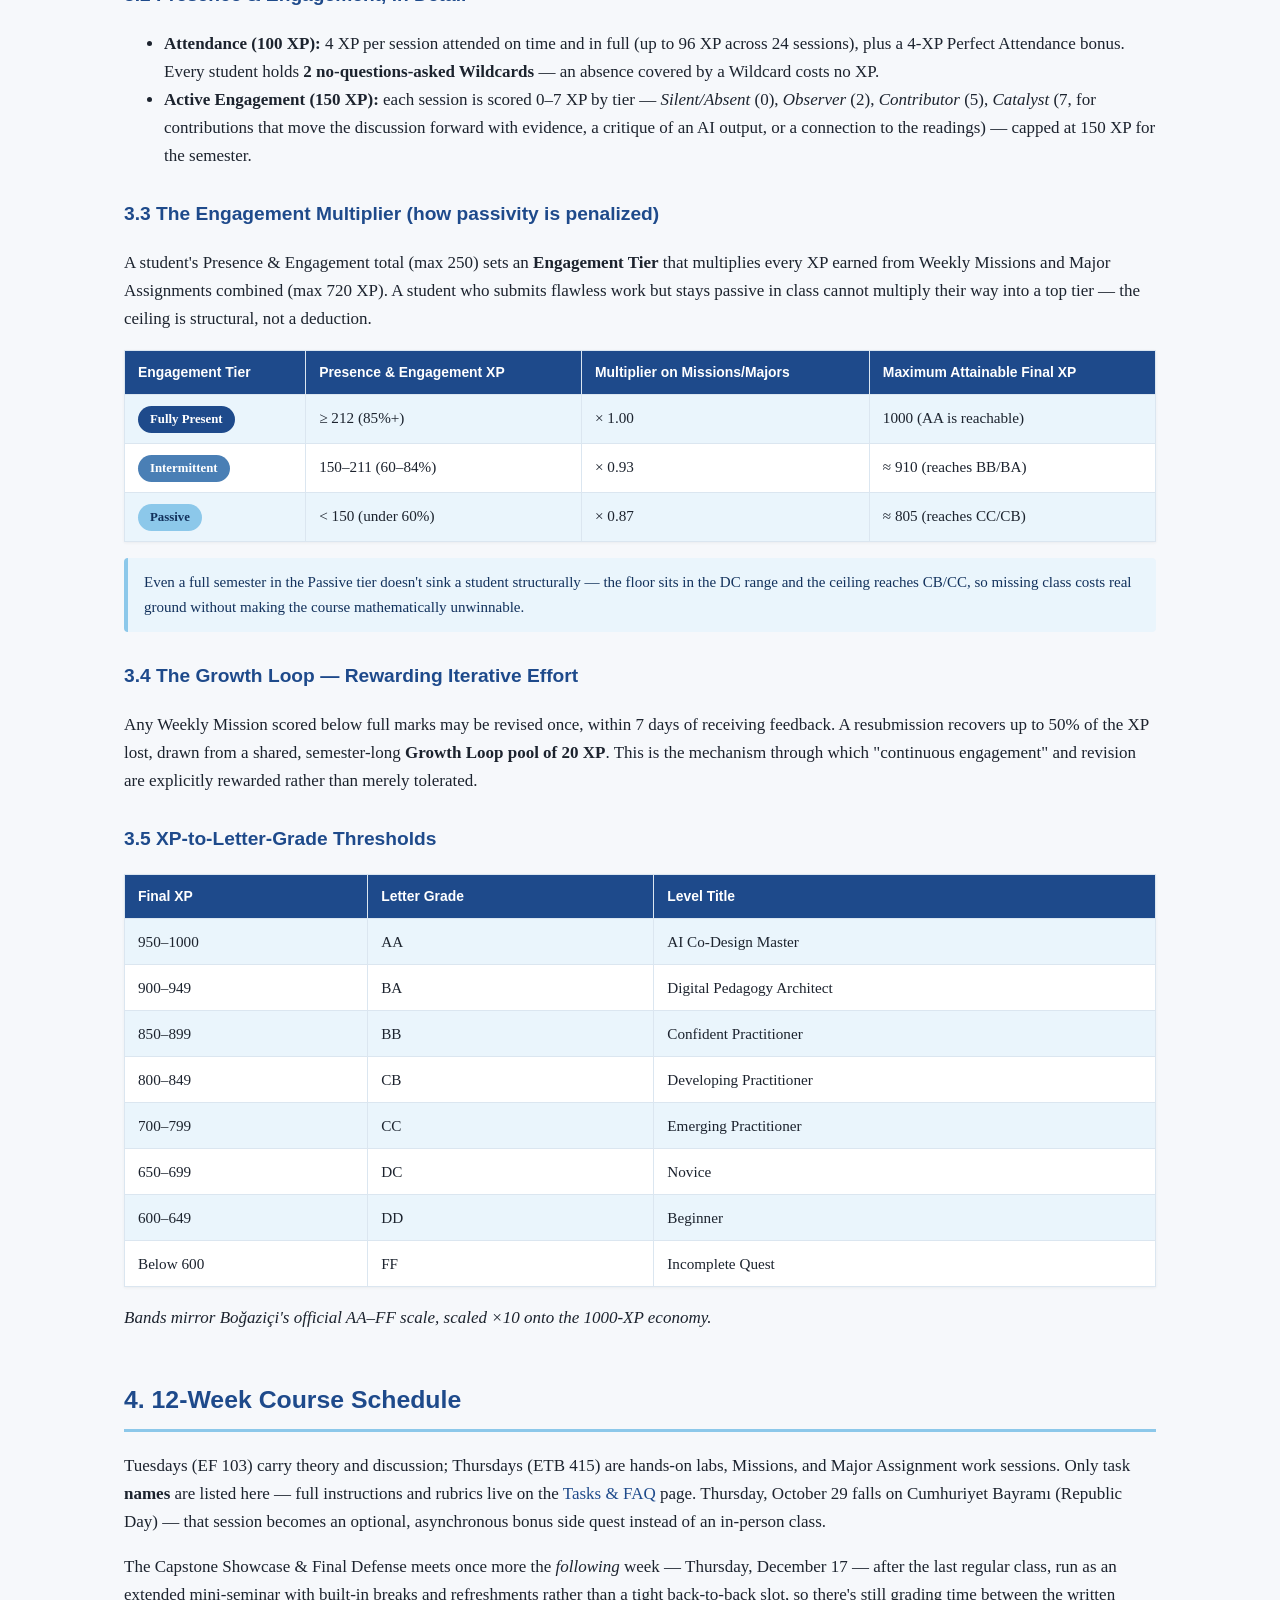
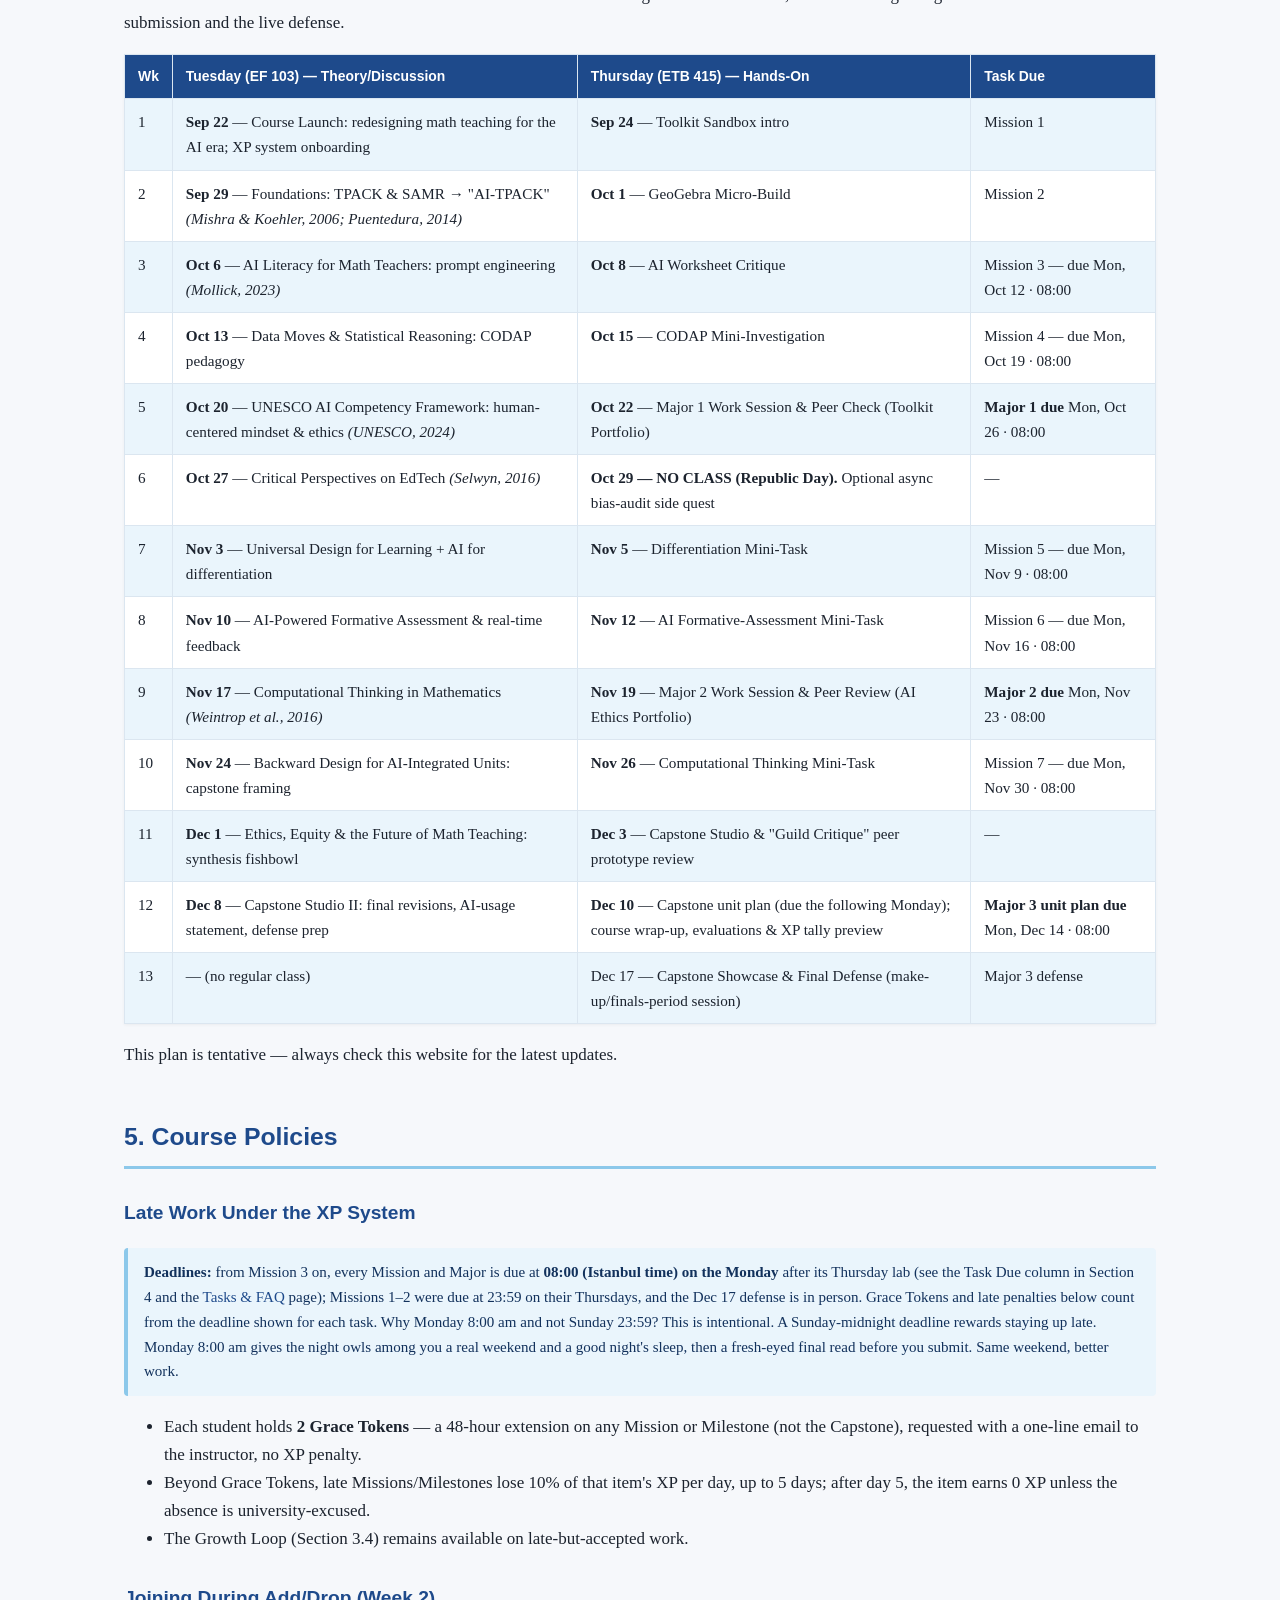
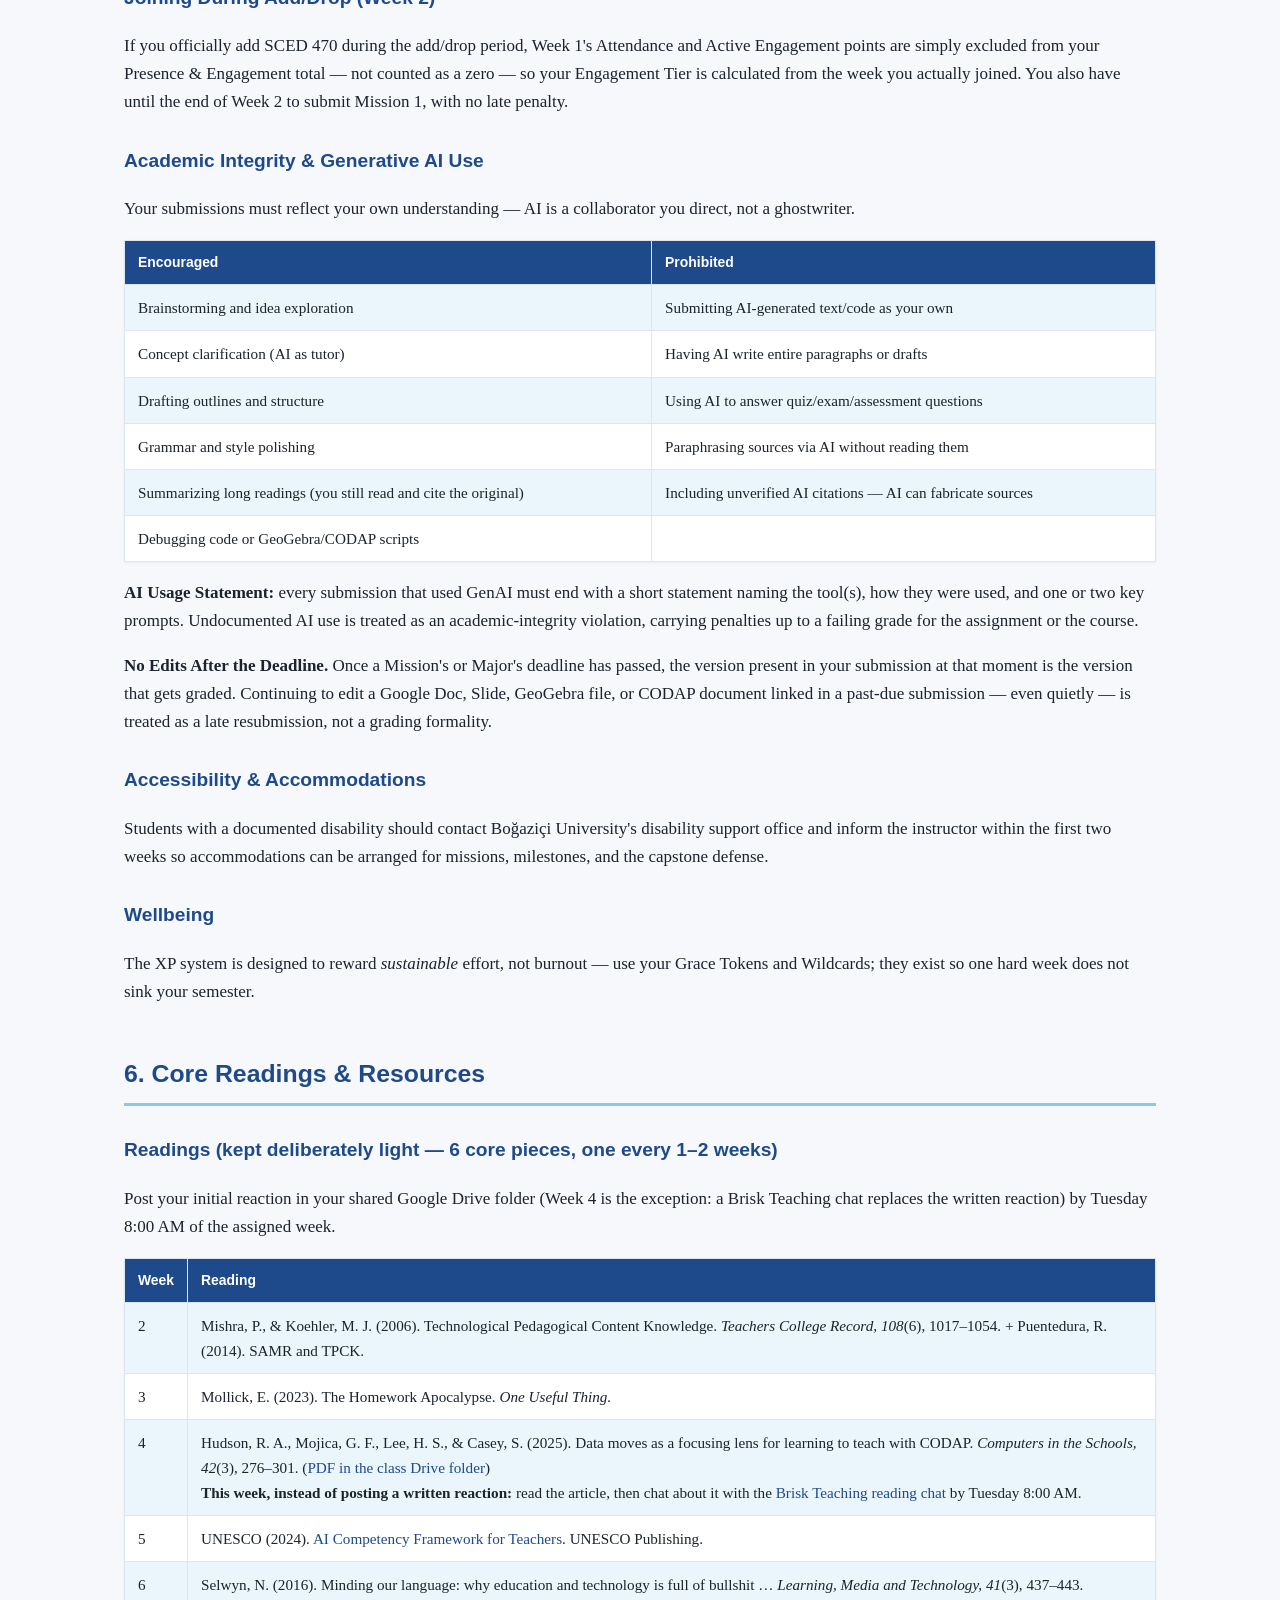
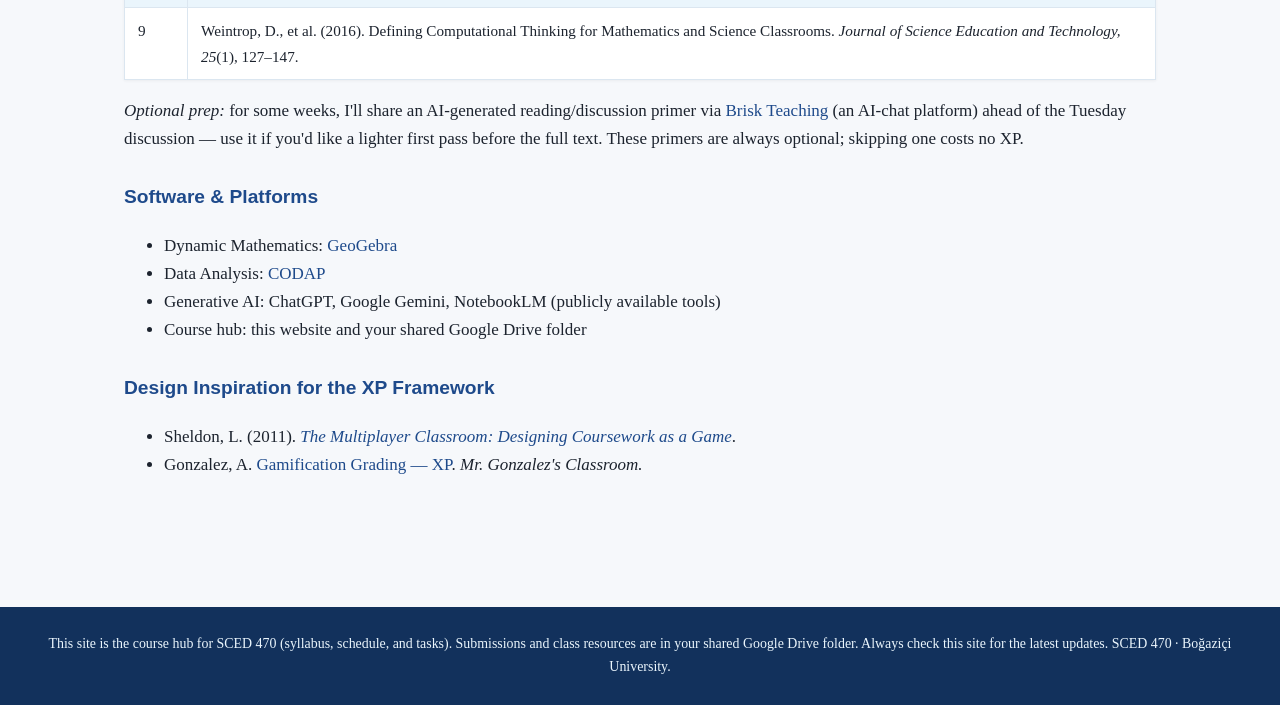
==== commit b3c35cad: "Week 4: Brisk Teaching reading chat replaces written reaction Co-Authored-By: Claude Sonnet 5.5 <nor" ====
--- a/syllabus.html
+++ b/syllabus.html
@@ -241,12 +241,12 @@
 <section id="section-6">
 <h2>6. Core Readings &amp; Resources</h2>
 <h3>Readings (kept deliberately light — 6 core pieces, one every 1–2 weeks)</h3>
-<p>Post your initial reaction in your shared Google Drive folder by Tuesday 8:00 AM of the assigned week.</p>
+<p>Post your initial reaction in your shared Google Drive folder (Week 4 is the exception: a Brisk Teaching chat replaces the written reaction) by Tuesday 8:00 AM of the assigned week.</p>
 <table>
 <tr><th>Week</th><th>Reading</th></tr>
 <tr><td>2</td><td>Mishra, P., &amp; Koehler, M. J. (2006). Technological Pedagogical Content Knowledge. <em>Teachers College Record, 108</em>(6), 1017–1054. + Puentedura, R. (2014). SAMR and TPCK.</td></tr>
 <tr><td>3</td><td>Mollick, E. (2023). The Homework Apocalypse. <em>One Useful Thing.</em></td></tr>
-<tr><td>4</td><td>Hudson, R. A., Mojica, G. F., Lee, H. S., &amp; Casey, S. (2025). Data moves as a focusing lens for learning to teach with CODAP. <em>Computers in the Schools, 42</em>(3), 276–301. (<a href="https://drive.google.com/file/d/1lfYx20AoJB2nsKAGsz39mU1t7aXS0gYY/view" target="_blank" rel="noopener">PDF in the class Drive folder</a>)</td></tr>
+<tr><td>4</td><td>Hudson, R. A., Mojica, G. F., Lee, H. S., &amp; Casey, S. (2025). Data moves as a focusing lens for learning to teach with CODAP. <em>Computers in the Schools, 42</em>(3), 276–301. (<a href="https://drive.google.com/file/d/1lfYx20AoJB2nsKAGsz39mU1t7aXS0gYY/view" target="_blank" rel="noopener">PDF in the class Drive folder</a>)<br><strong>This week, instead of posting a written reaction:</strong> read the article, then chat about it with the <a href="https://app.briskteaching.com/ws/BD3KIN" target="_blank" rel="noopener">Brisk Teaching reading chat</a> by Tuesday 8:00 AM.</td></tr>
 <tr><td>5</td><td>UNESCO (2024). <a href="https://www.unesco.org/en/articles/ai-competency-framework-teachers" target="_blank" rel="noopener">AI Competency Framework for Teachers</a>. UNESCO Publishing.</td></tr>
 <tr><td>6</td><td>Selwyn, N. (2016). Minding our language: why education and technology is full of bullshit … <em>Learning, Media and Technology, 41</em>(3), 437–443.</td></tr>
 <tr><td>9</td><td>Weintrop, D., et al. (2016). Defining Computational Thinking for Mathematics and Science Classrooms. <em>Journal of Science Education and Technology, 25</em>(1), 127–147.</td></tr>
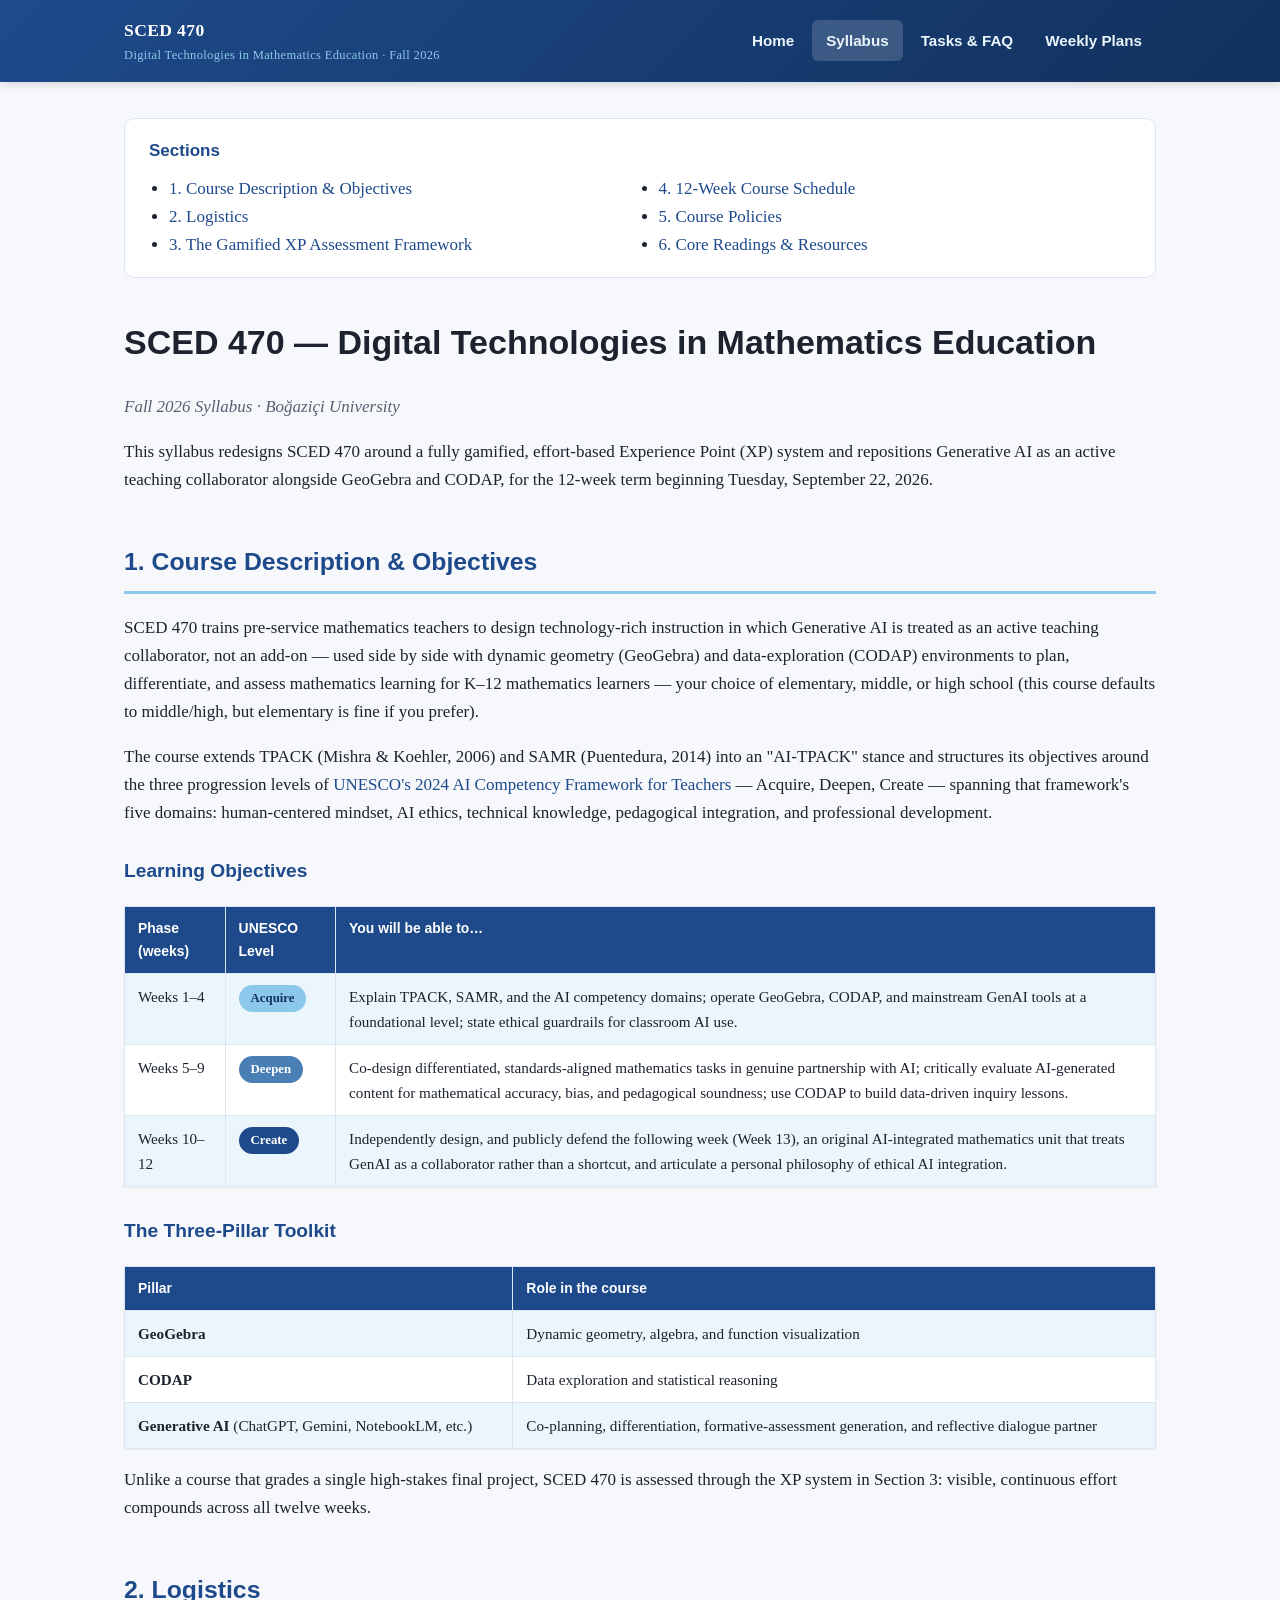
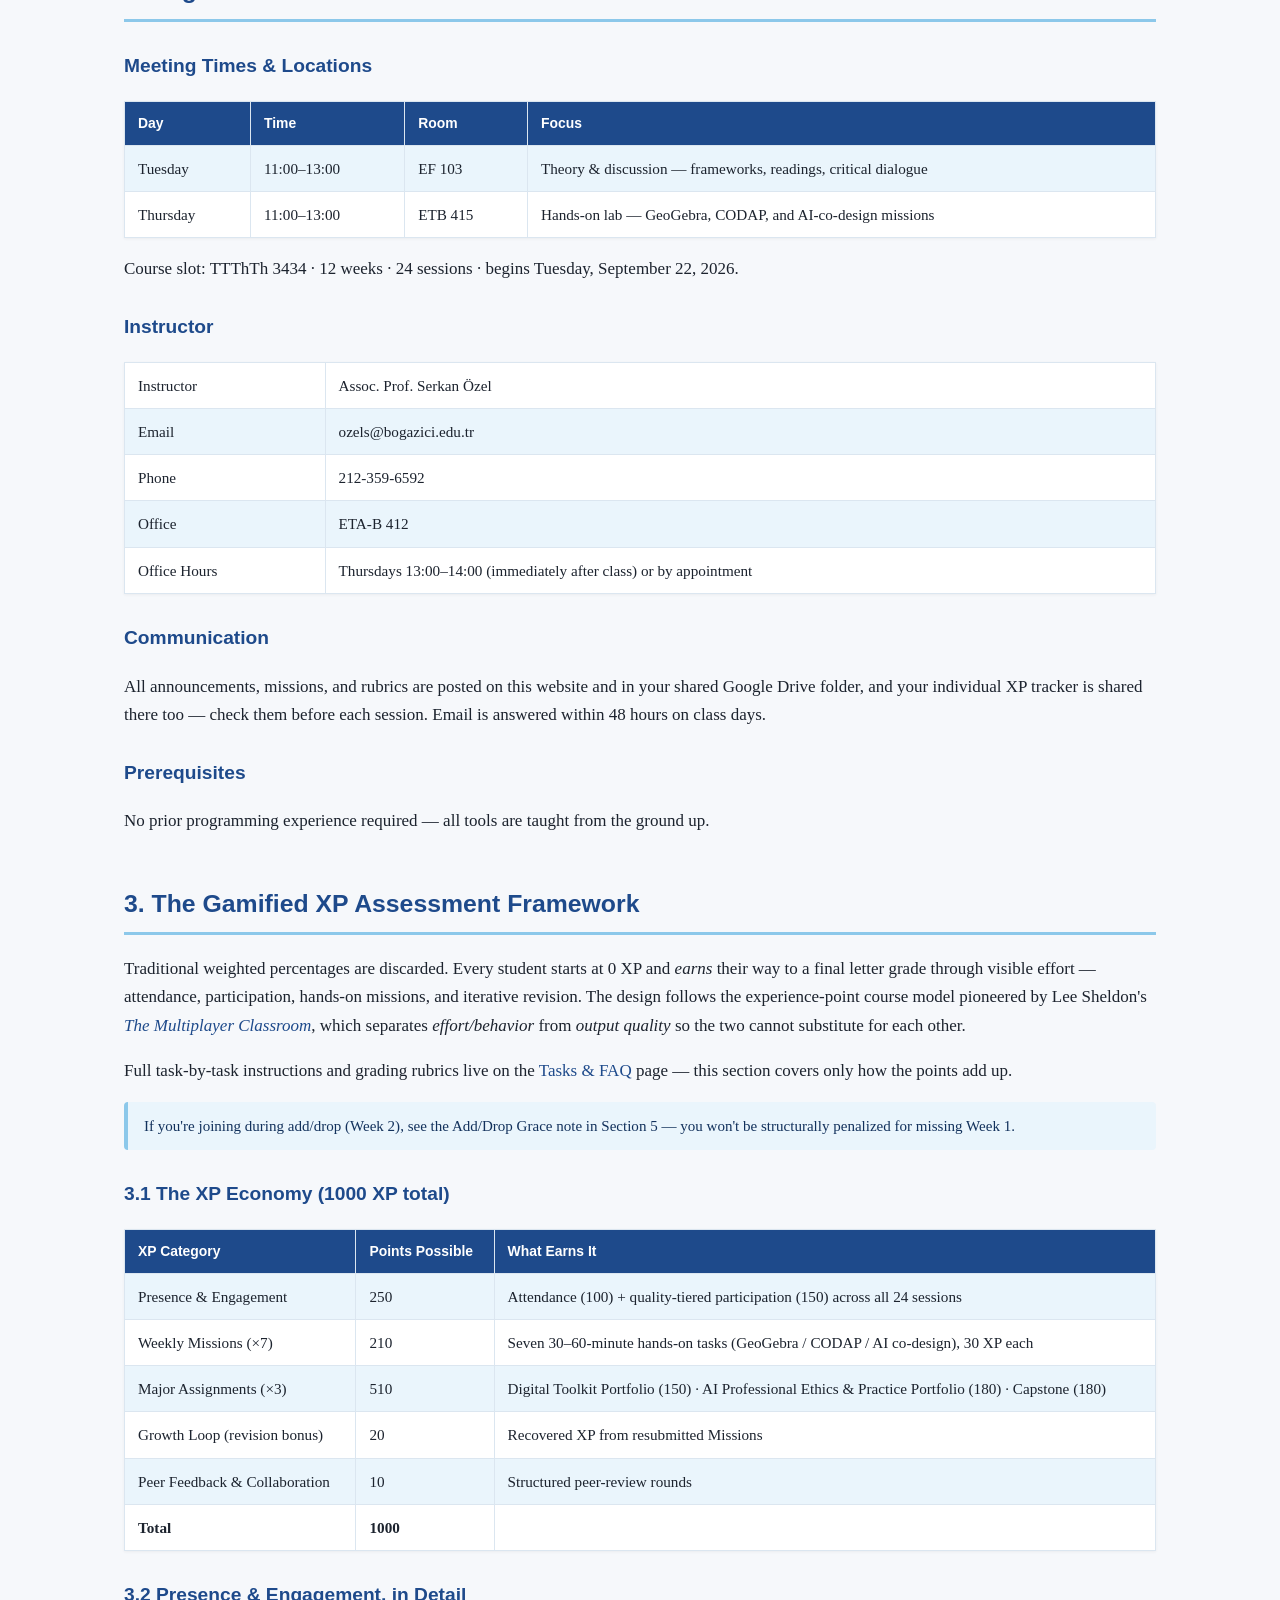
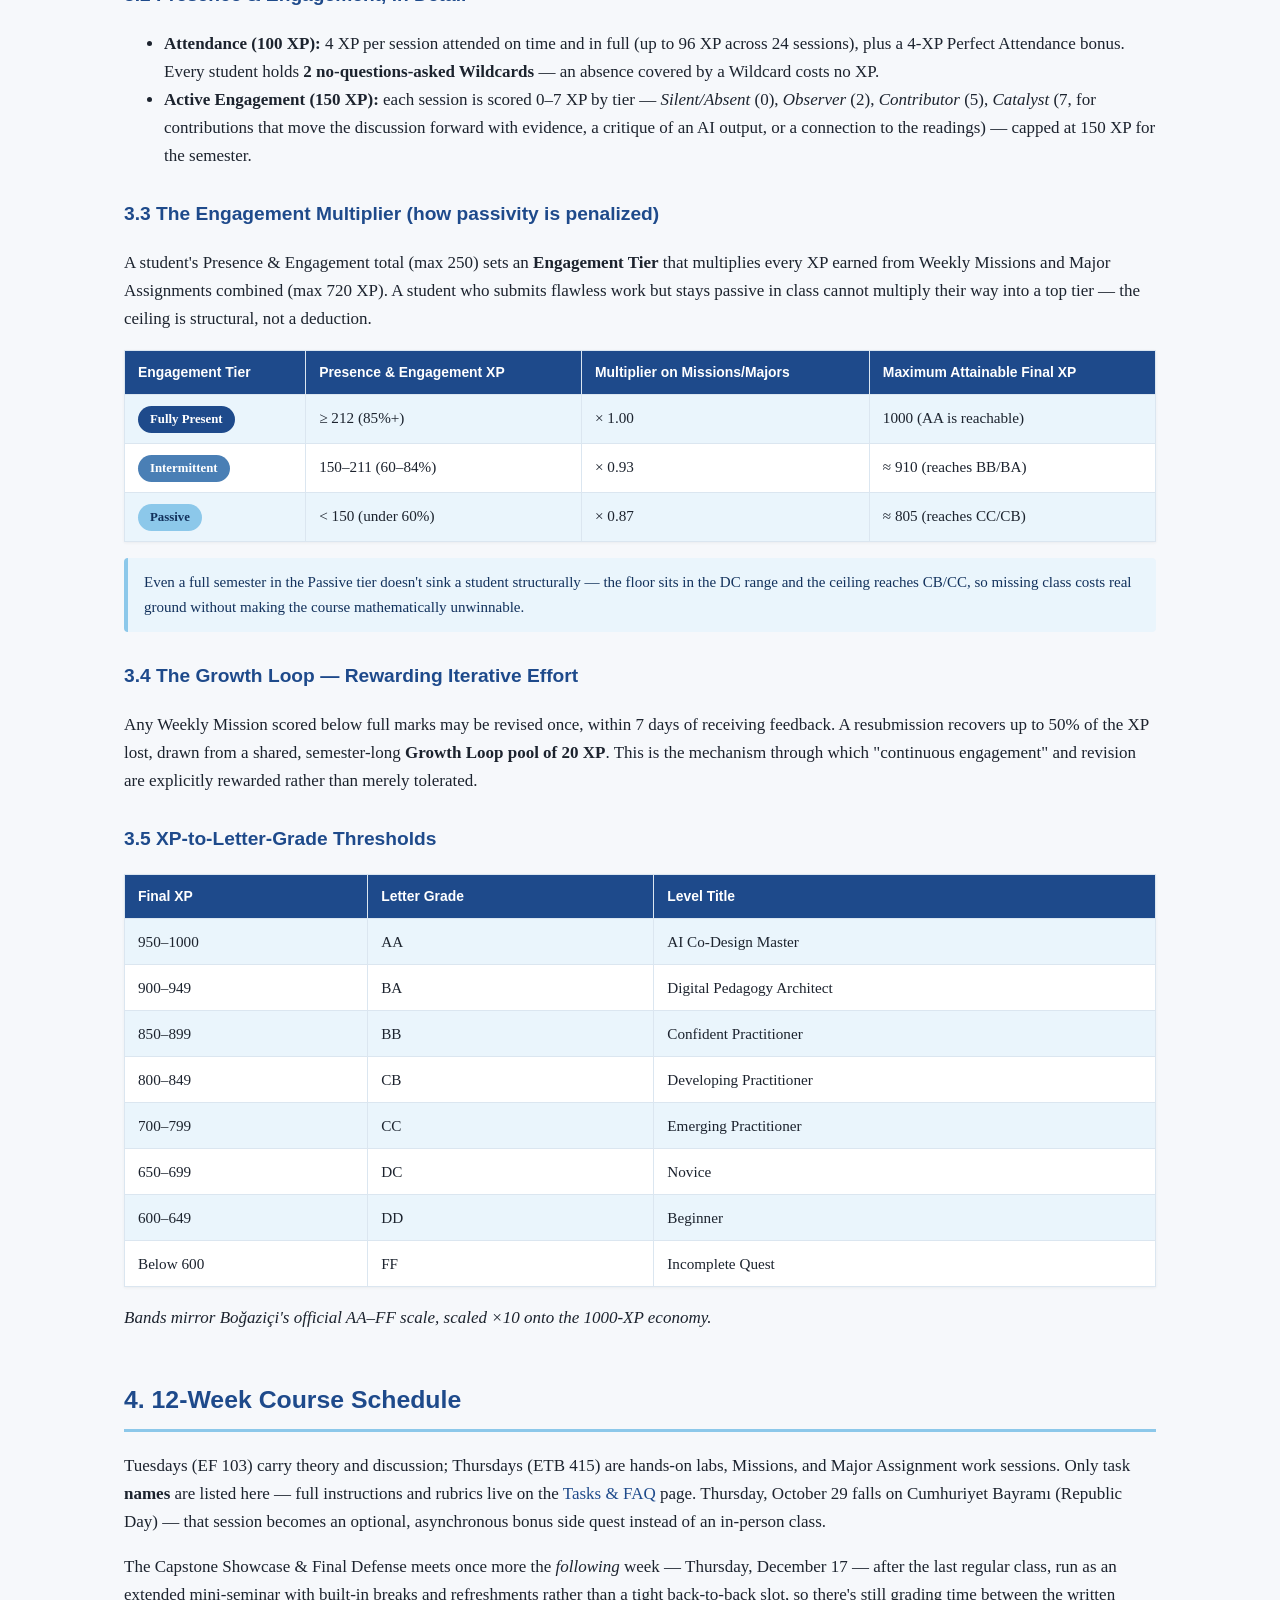
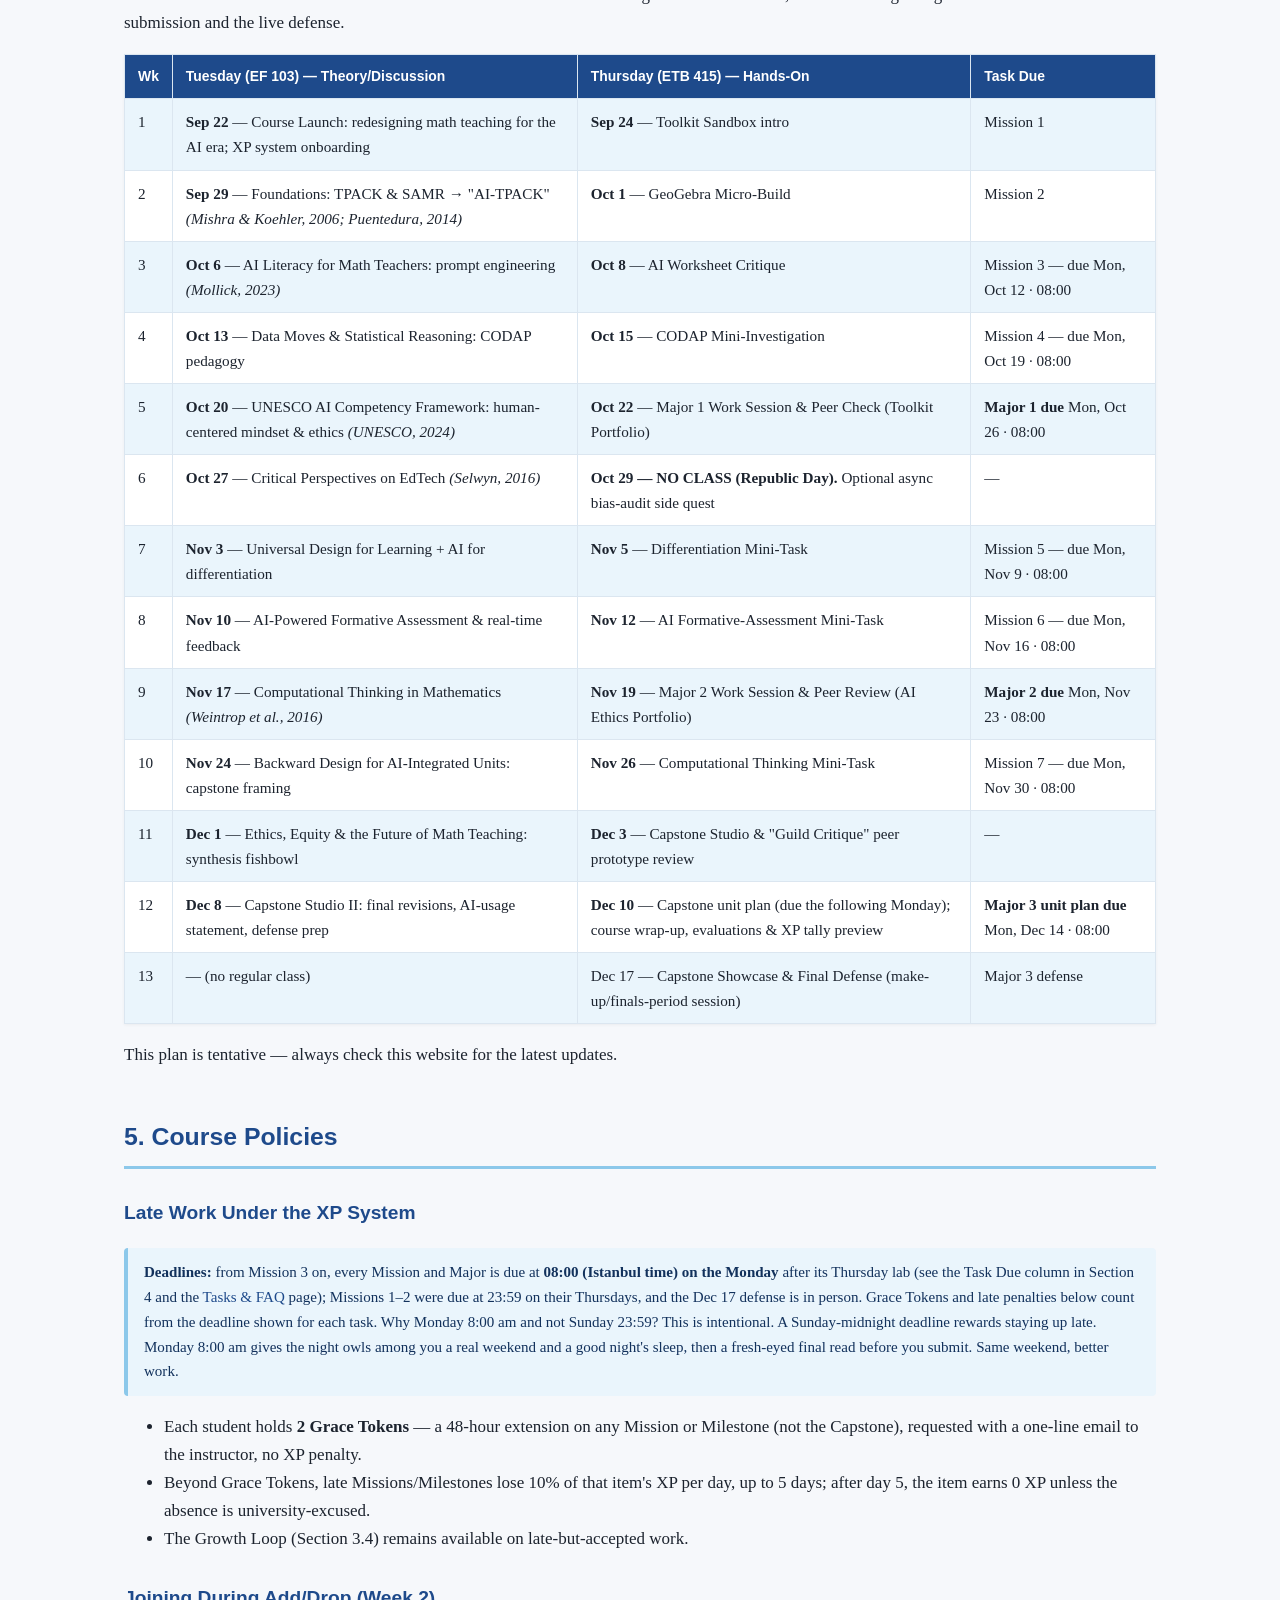
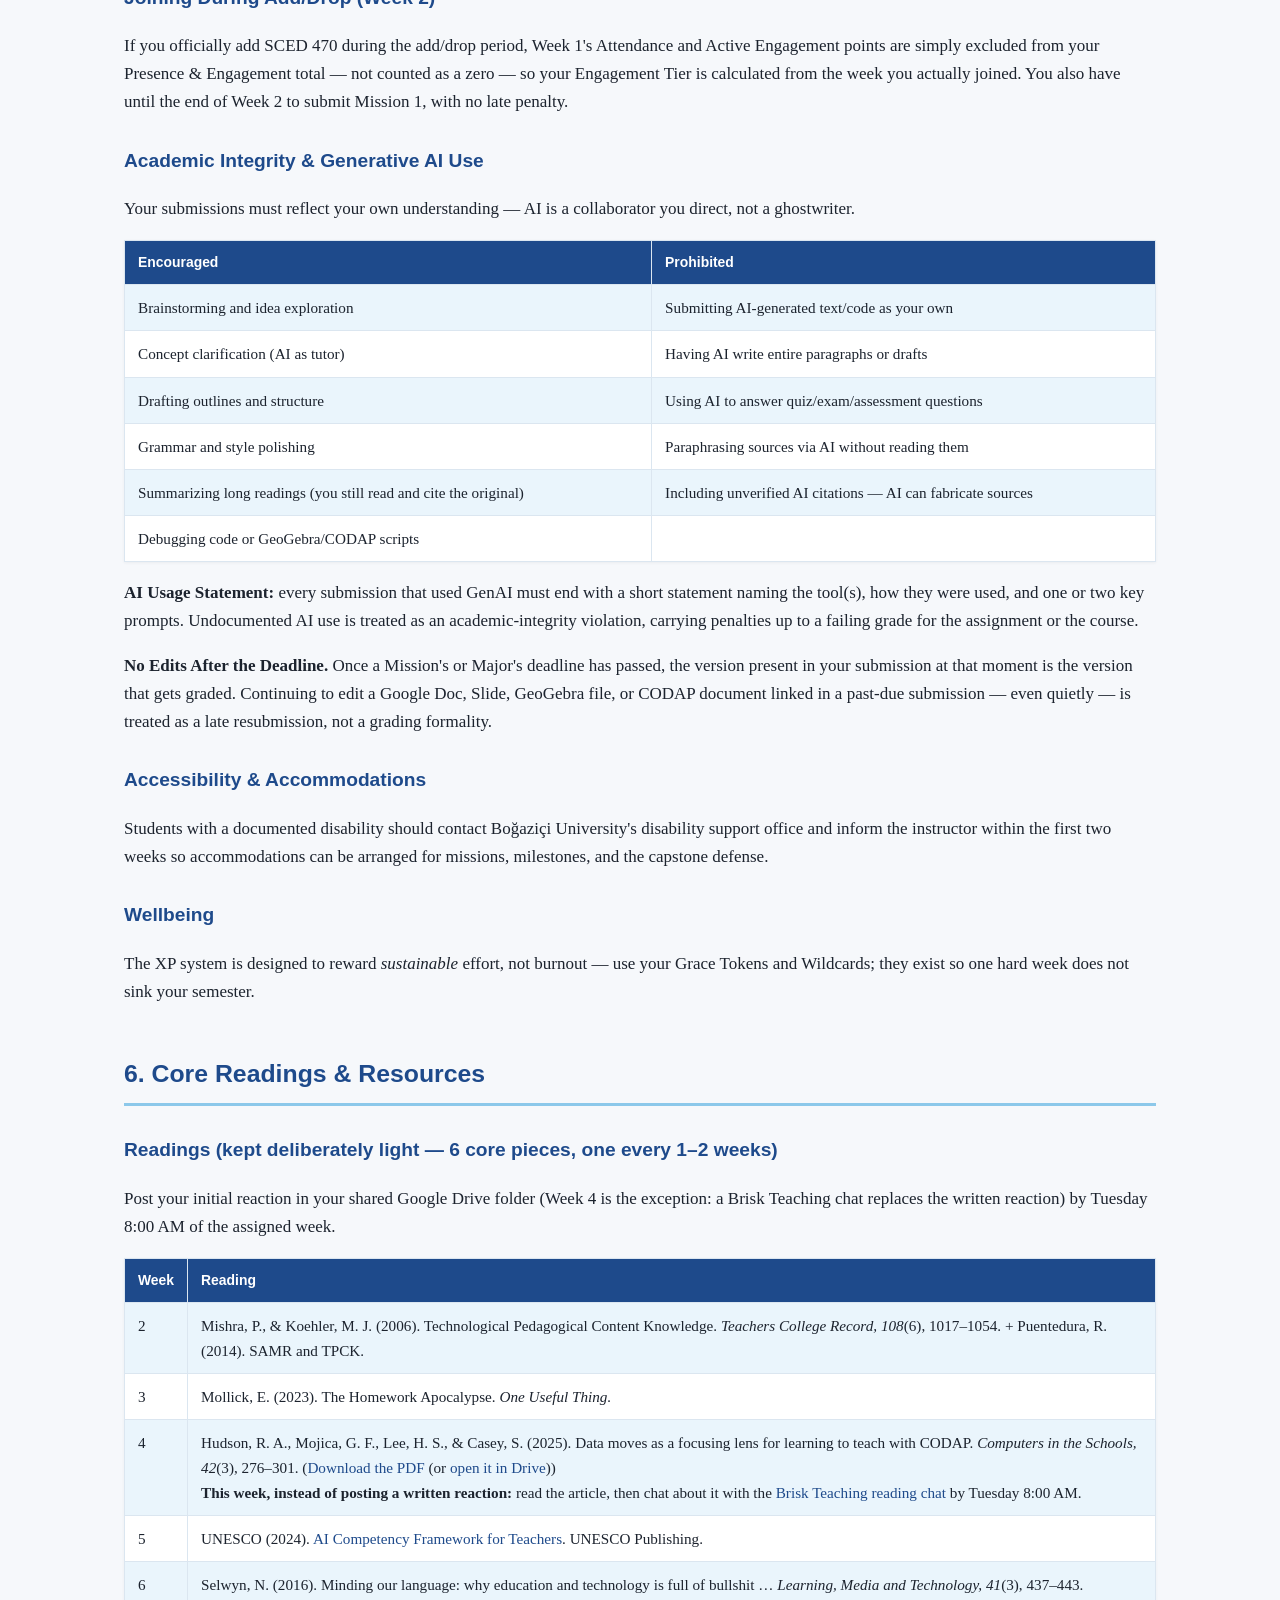
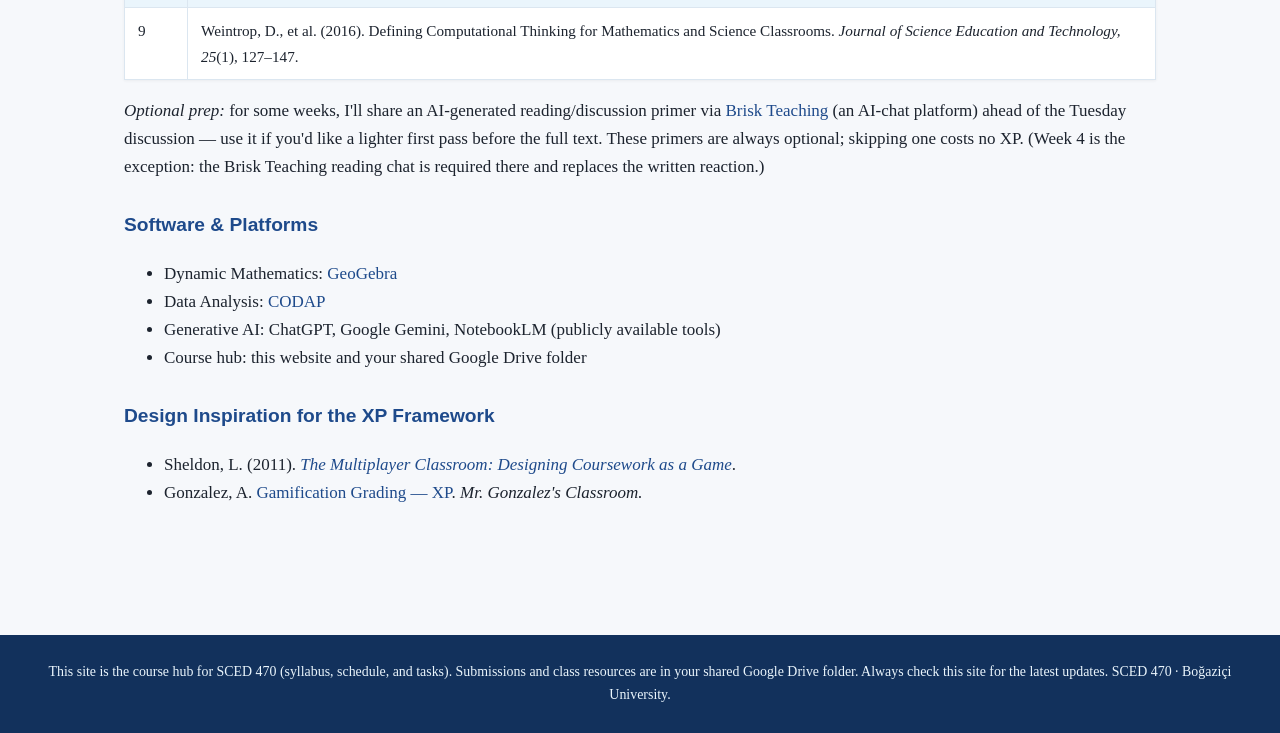
==== commit 50dab384: "Week 4 reading: add direct download link; note Brisk exception in primer paragraph Co-Authored-By: C" ====
--- a/syllabus.html
+++ b/syllabus.html
@@ -246,7 +246,7 @@
 <tr><th>Week</th><th>Reading</th></tr>
 <tr><td>2</td><td>Mishra, P., &amp; Koehler, M. J. (2006). Technological Pedagogical Content Knowledge. <em>Teachers College Record, 108</em>(6), 1017–1054. + Puentedura, R. (2014). SAMR and TPCK.</td></tr>
 <tr><td>3</td><td>Mollick, E. (2023). The Homework Apocalypse. <em>One Useful Thing.</em></td></tr>
-<tr><td>4</td><td>Hudson, R. A., Mojica, G. F., Lee, H. S., &amp; Casey, S. (2025). Data moves as a focusing lens for learning to teach with CODAP. <em>Computers in the Schools, 42</em>(3), 276–301. (<a href="https://drive.google.com/file/d/1lfYx20AoJB2nsKAGsz39mU1t7aXS0gYY/view" target="_blank" rel="noopener">PDF in the class Drive folder</a>)<br><strong>This week, instead of posting a written reaction:</strong> read the article, then chat about it with the <a href="https://app.briskteaching.com/ws/BD3KIN" target="_blank" rel="noopener">Brisk Teaching reading chat</a> by Tuesday 8:00 AM.</td></tr>
+<tr><td>4</td><td>Hudson, R. A., Mojica, G. F., Lee, H. S., &amp; Casey, S. (2025). Data moves as a focusing lens for learning to teach with CODAP. <em>Computers in the Schools, 42</em>(3), 276–301. (<a href="https://drive.google.com/uc?export=download&id=1lfYx20AoJB2nsKAGsz39mU1t7aXS0gYY" rel="noopener">Download the PDF</a> (or <a href="https://drive.google.com/file/d/1lfYx20AoJB2nsKAGsz39mU1t7aXS0gYY/view" target="_blank" rel="noopener">open it in Drive</a>))<br><strong>This week, instead of posting a written reaction:</strong> read the article, then chat about it with the <a href="https://app.briskteaching.com/ws/BD3KIN" target="_blank" rel="noopener">Brisk Teaching reading chat</a> by Tuesday 8:00 AM.</td></tr>
 <tr><td>5</td><td>UNESCO (2024). <a href="https://www.unesco.org/en/articles/ai-competency-framework-teachers" target="_blank" rel="noopener">AI Competency Framework for Teachers</a>. UNESCO Publishing.</td></tr>
 <tr><td>6</td><td>Selwyn, N. (2016). Minding our language: why education and technology is full of bullshit … <em>Learning, Media and Technology, 41</em>(3), 437–443.</td></tr>
 <tr><td>9</td><td>Weintrop, D., et al. (2016). Defining Computational Thinking for Mathematics and Science Classrooms. <em>Journal of Science Education and Technology, 25</em>(1), 127–147.</td></tr>
@@ -254,7 +254,7 @@
 <p><em>Optional prep:</em> for some weeks, I'll share an AI-generated reading/discussion
 primer via <a href="https://app.briskteaching.com/" target="_blank" rel="noopener">Brisk Teaching</a> (an AI-chat platform) ahead of the
 Tuesday discussion — use it if you'd like a lighter first pass before the full text. These primers are always
-optional; skipping one costs no XP.</p>
+optional; skipping one costs no XP. (Week 4 is the exception: the Brisk Teaching reading chat is required there and replaces the written reaction.)</p>
 
 <h3>Software &amp; Platforms</h3>
 <ul>
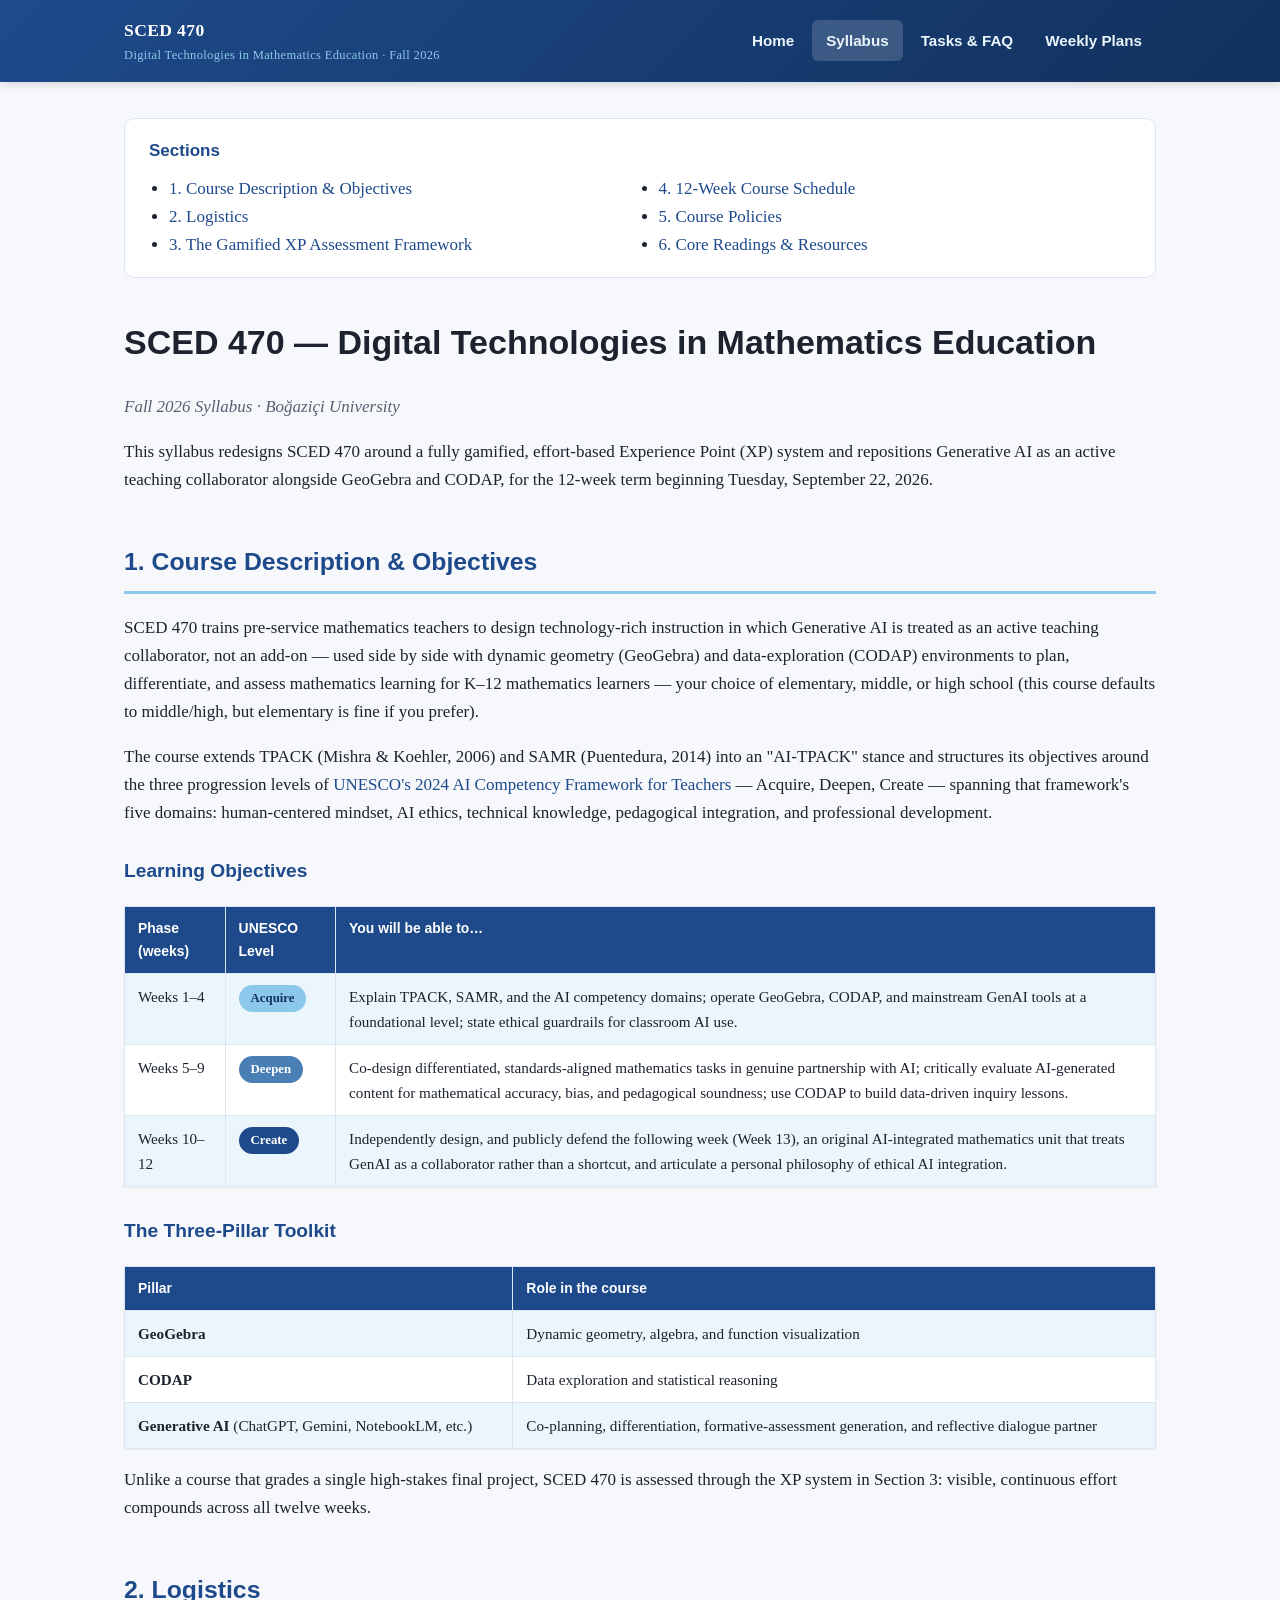
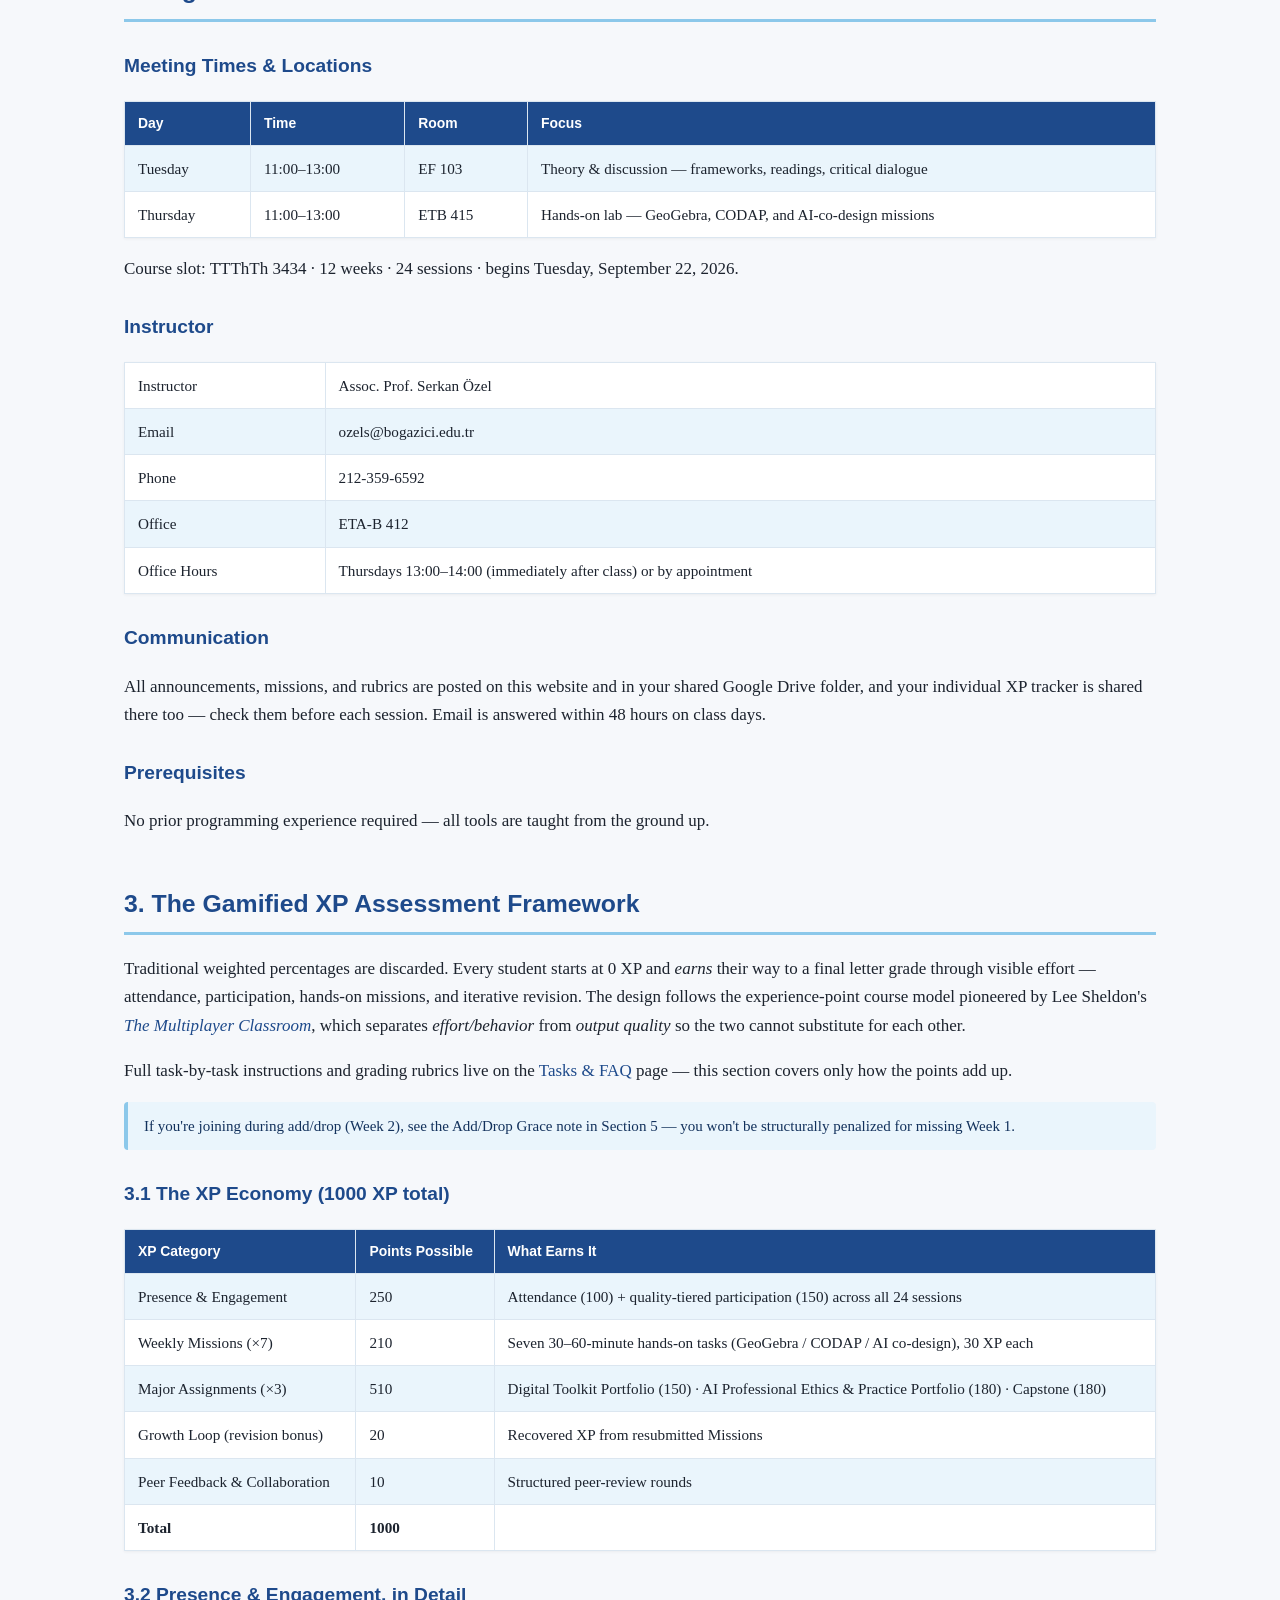
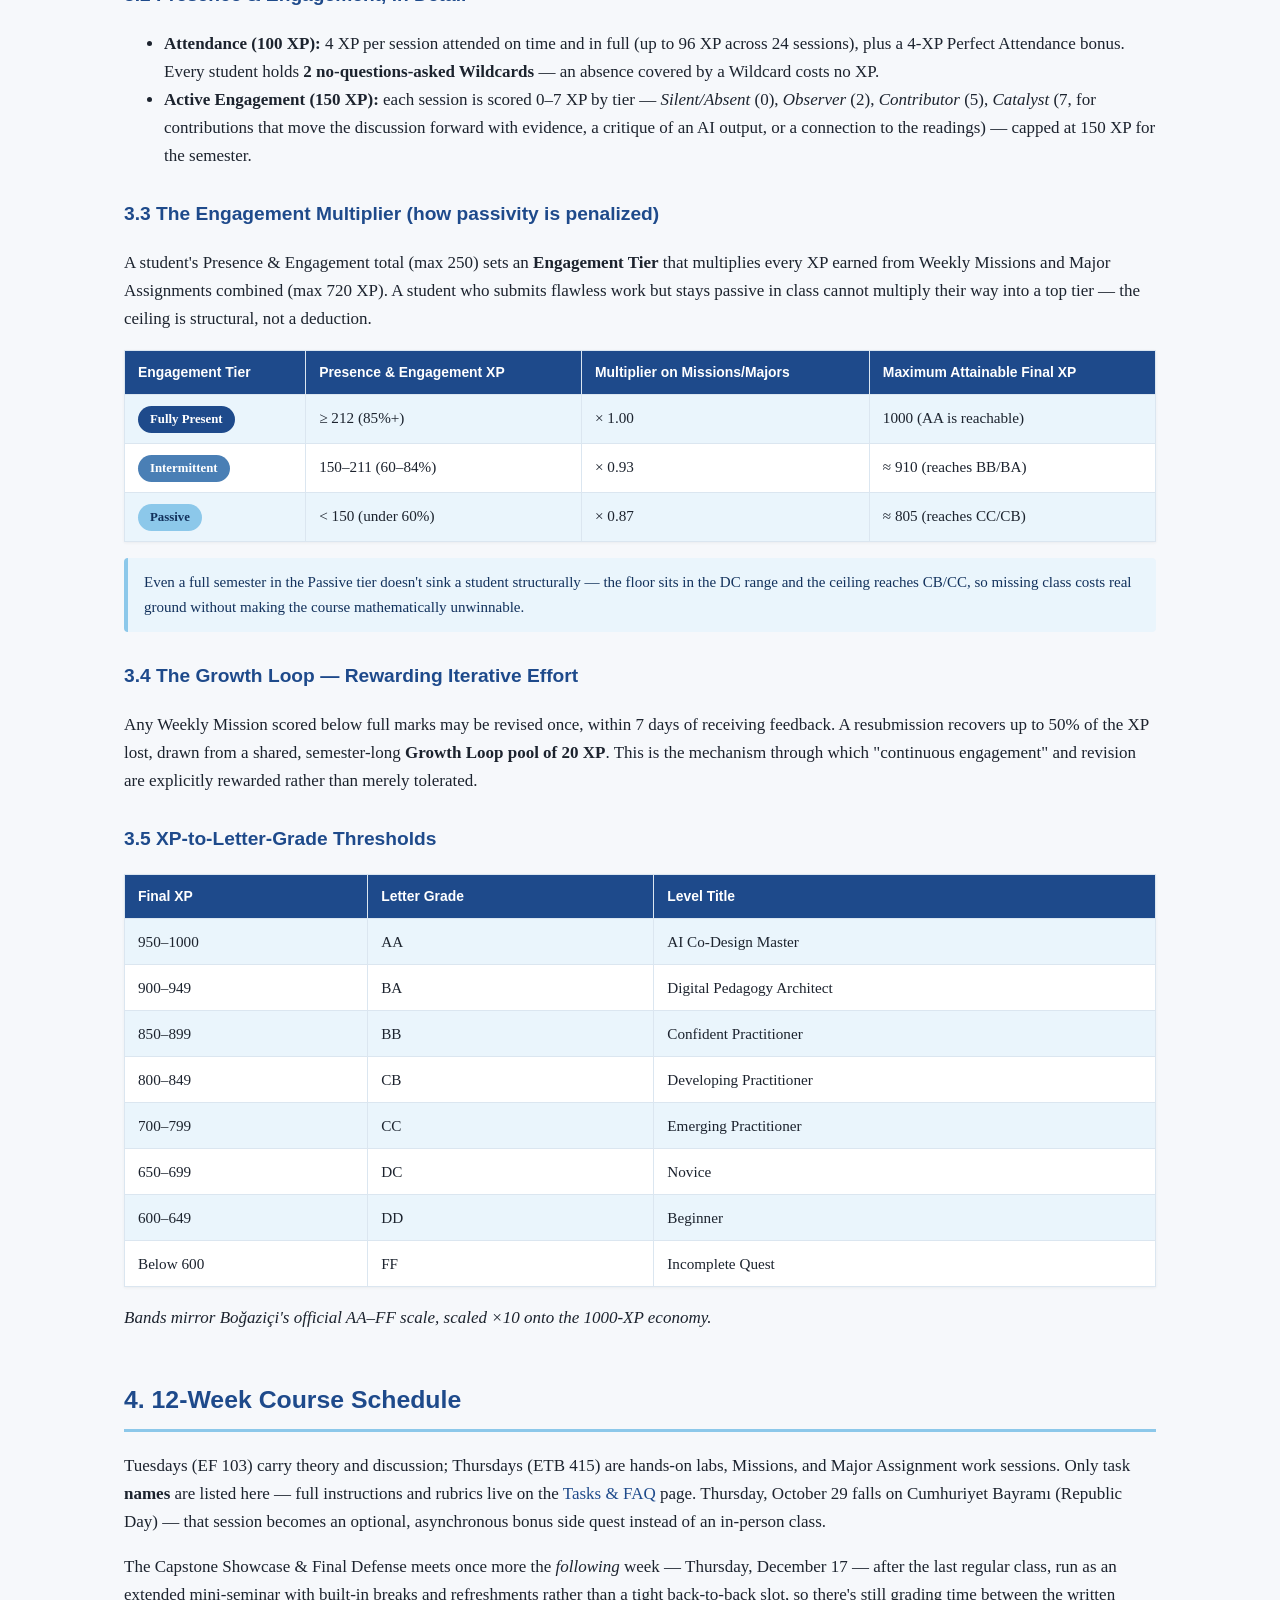
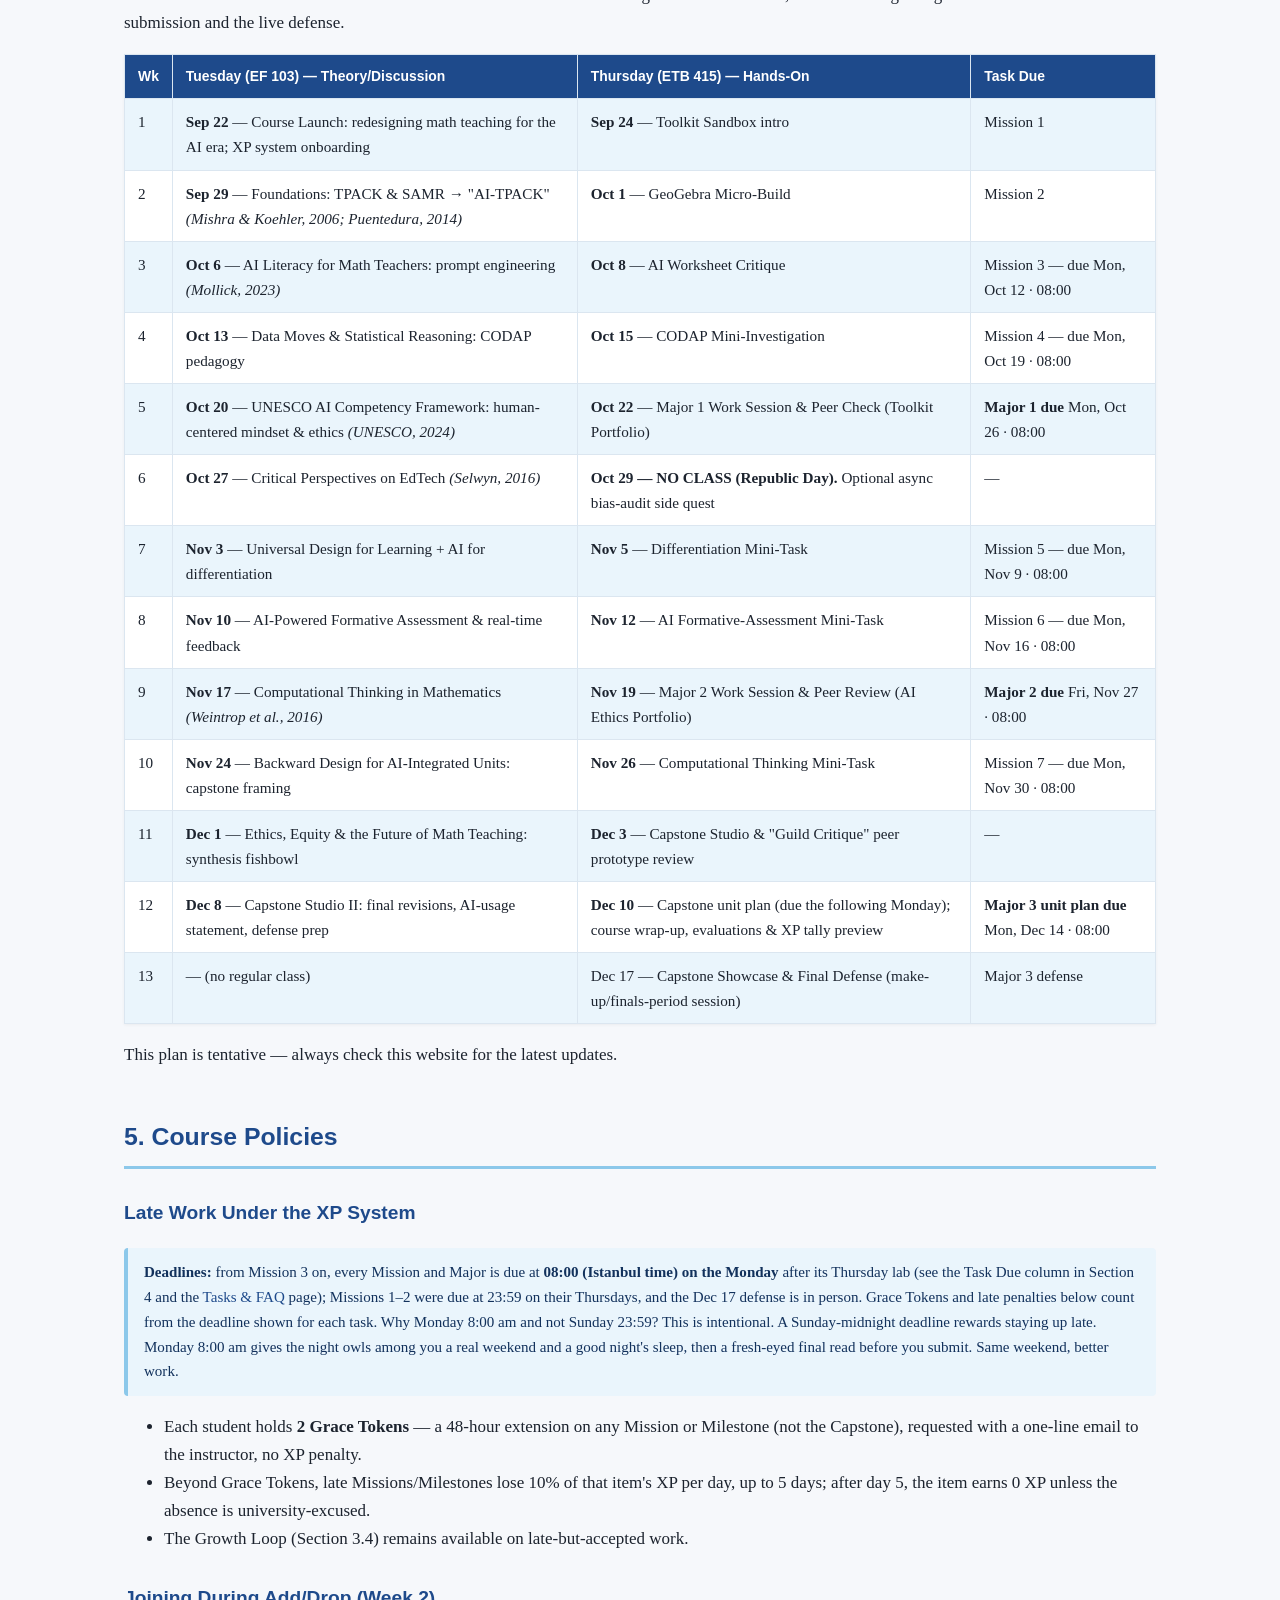
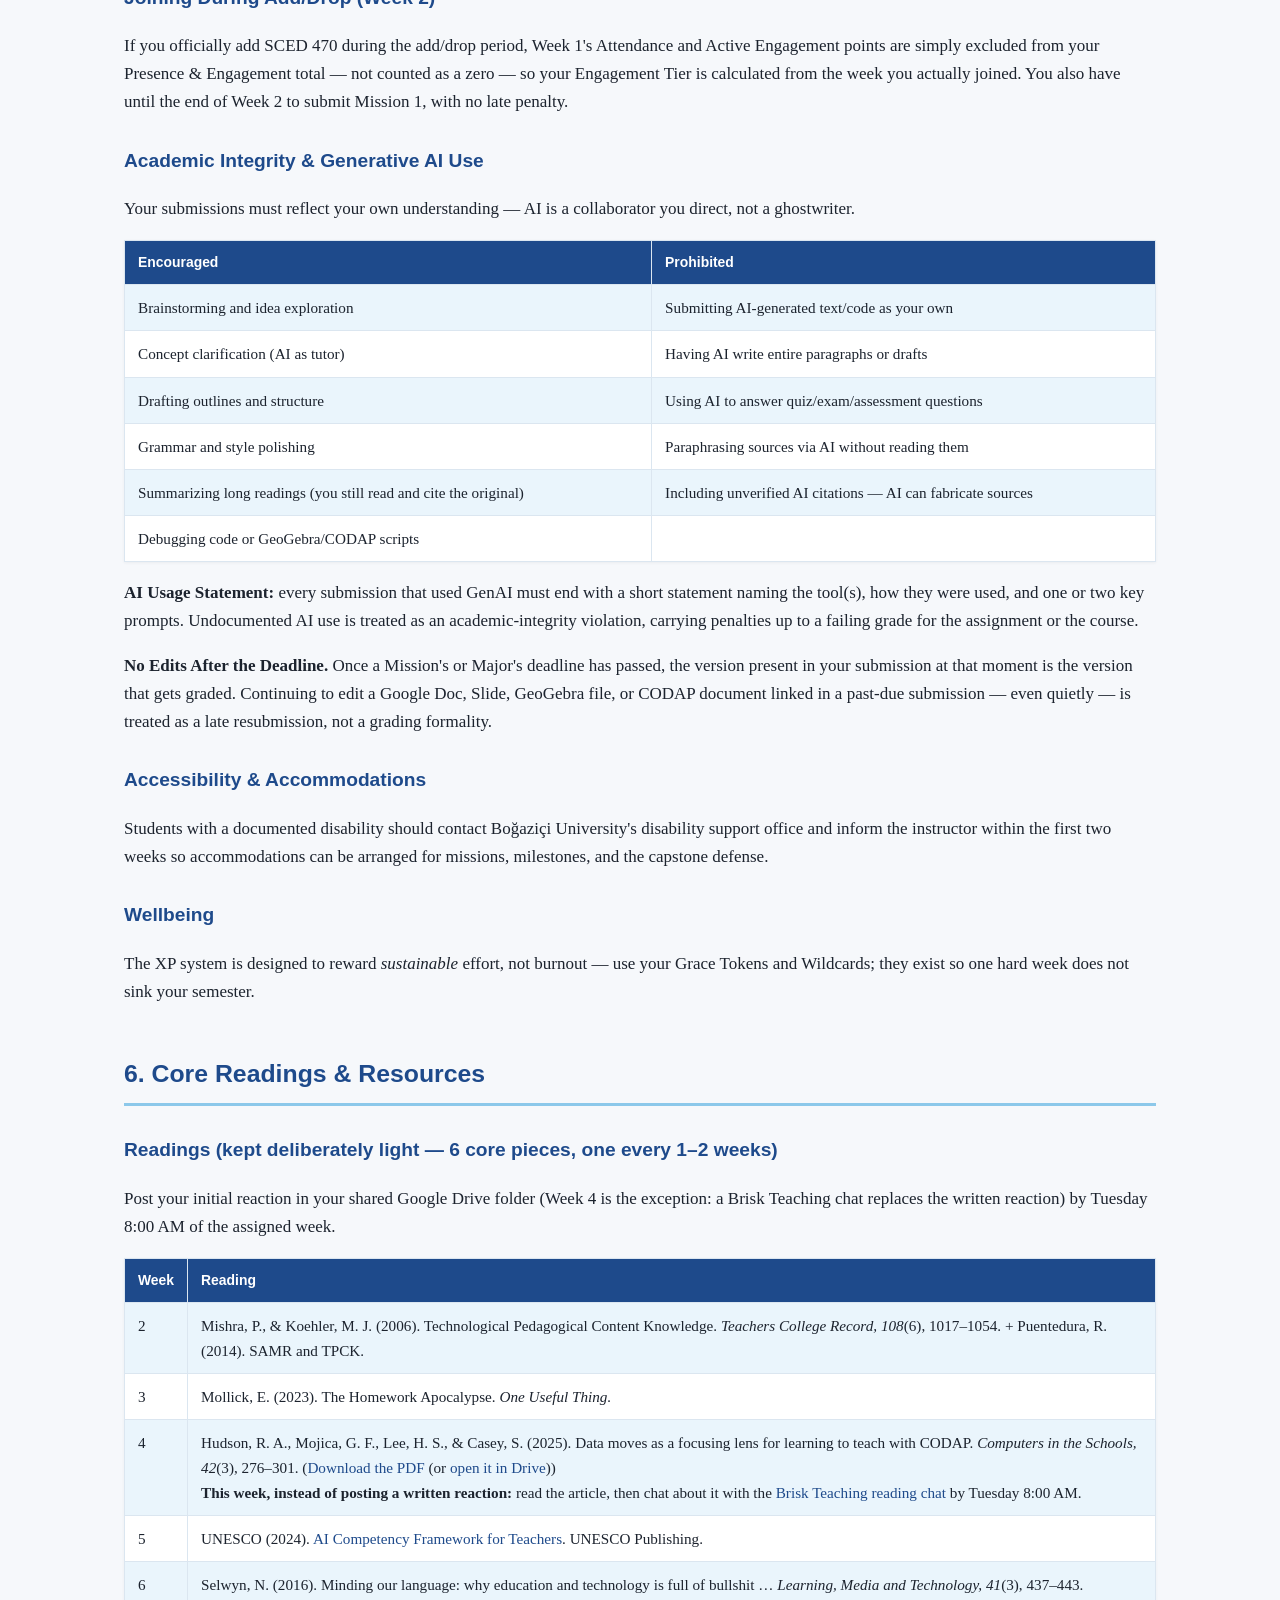
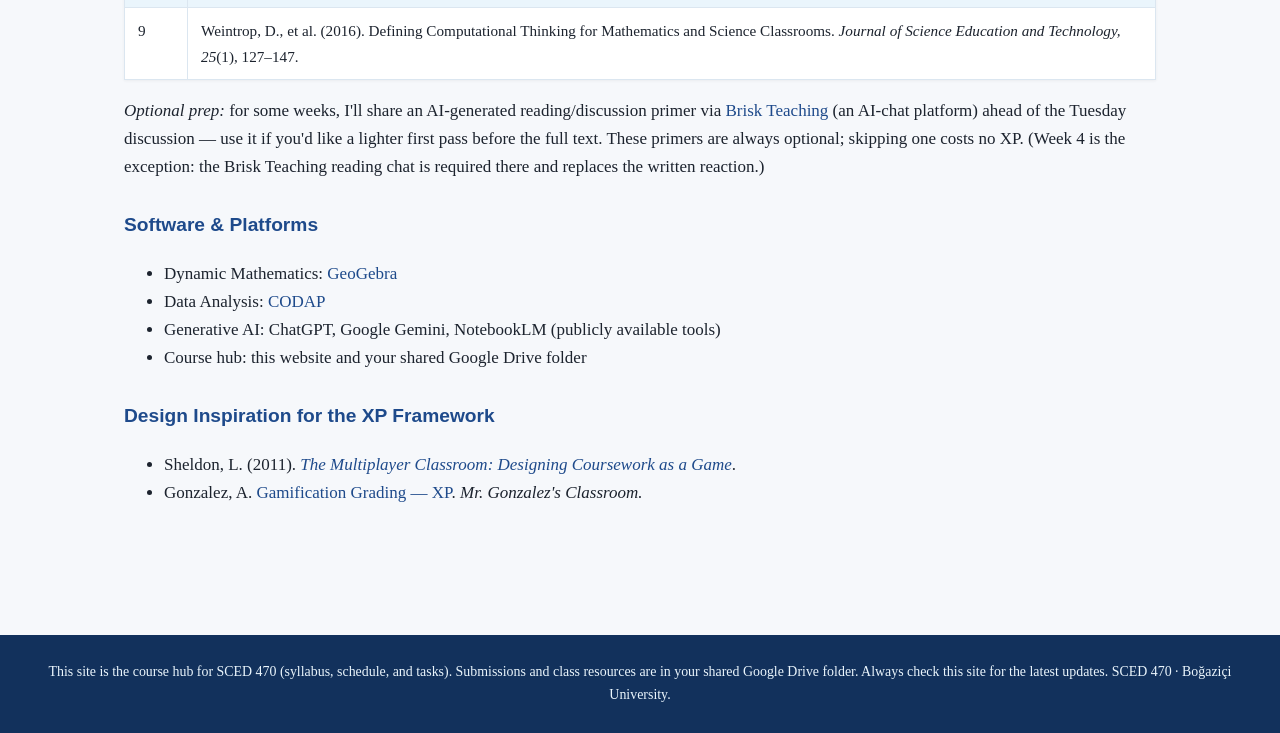
==== commit 5a52d460: "Major 2: add FAQ from student questions; move due date to Fri, Nov 27 08:00 Co-Authored-By: Claude O" ====
--- a/syllabus.html
+++ b/syllabus.html
@@ -184,7 +184,7 @@
 <tr><td>6</td><td><strong>Oct 27</strong> — Critical Perspectives on EdTech <em>(Selwyn, 2016)</em></td><td><strong>Oct 29 — NO CLASS (Republic Day).</strong> Optional async bias-audit side quest</td><td>—</td></tr>
 <tr><td>7</td><td><strong>Nov 3</strong> — Universal Design for Learning + AI for differentiation</td><td><strong>Nov 5</strong> — Differentiation Mini-Task</td><td>Mission 5 — due Mon, Nov 9 · 08:00</td></tr>
 <tr><td>8</td><td><strong>Nov 10</strong> — AI-Powered Formative Assessment &amp; real-time feedback</td><td><strong>Nov 12</strong> — AI Formative-Assessment Mini-Task</td><td>Mission 6 — due Mon, Nov 16 · 08:00</td></tr>
-<tr><td>9</td><td><strong>Nov 17</strong> — Computational Thinking in Mathematics <em>(Weintrop et al., 2016)</em></td><td><strong>Nov 19</strong> — Major 2 Work Session &amp; Peer Review (AI Ethics Portfolio)</td><td><strong>Major 2 due</strong> Mon, Nov 23 · 08:00</td></tr>
+<tr><td>9</td><td><strong>Nov 17</strong> — Computational Thinking in Mathematics <em>(Weintrop et al., 2016)</em></td><td><strong>Nov 19</strong> — Major 2 Work Session &amp; Peer Review (AI Ethics Portfolio)</td><td><strong>Major 2 due</strong> Fri, Nov 27 · 08:00</td></tr>
 <tr><td>10</td><td><strong>Nov 24</strong> — Backward Design for AI-Integrated Units: capstone framing</td><td><strong>Nov 26</strong> — Computational Thinking Mini-Task</td><td>Mission 7 — due Mon, Nov 30 · 08:00</td></tr>
 <tr><td>11</td><td><strong>Dec 1</strong> — Ethics, Equity &amp; the Future of Math Teaching: synthesis fishbowl</td><td><strong>Dec 3</strong> — Capstone Studio &amp; "Guild Critique" peer prototype review</td><td>—</td></tr>
 <tr><td>12</td><td><strong>Dec 8</strong> — Capstone Studio II: final revisions, AI-usage statement, defense prep</td><td><strong>Dec 10</strong> — Capstone unit plan (due the following Monday); course wrap-up, evaluations &amp; XP tally preview</td><td><strong>Major 3 unit plan due</strong> Mon, Dec 14 · 08:00</td></tr>
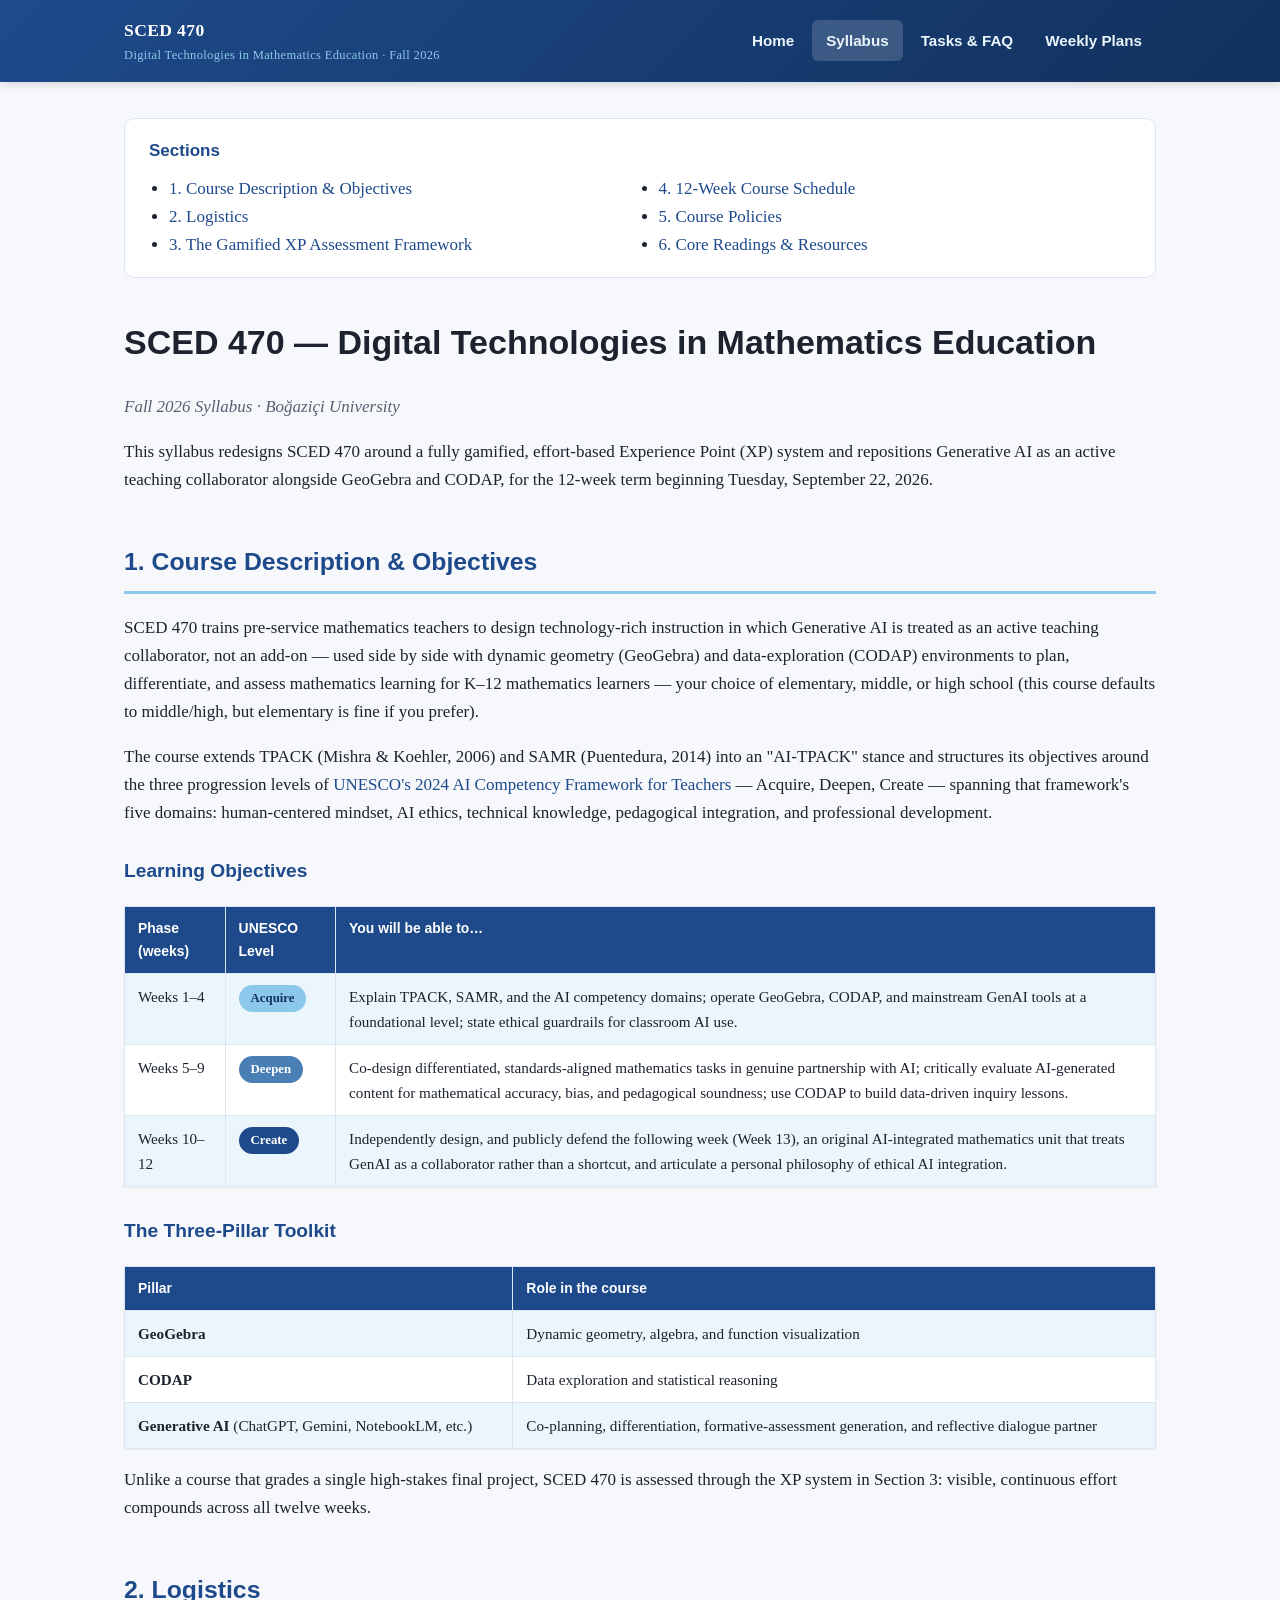
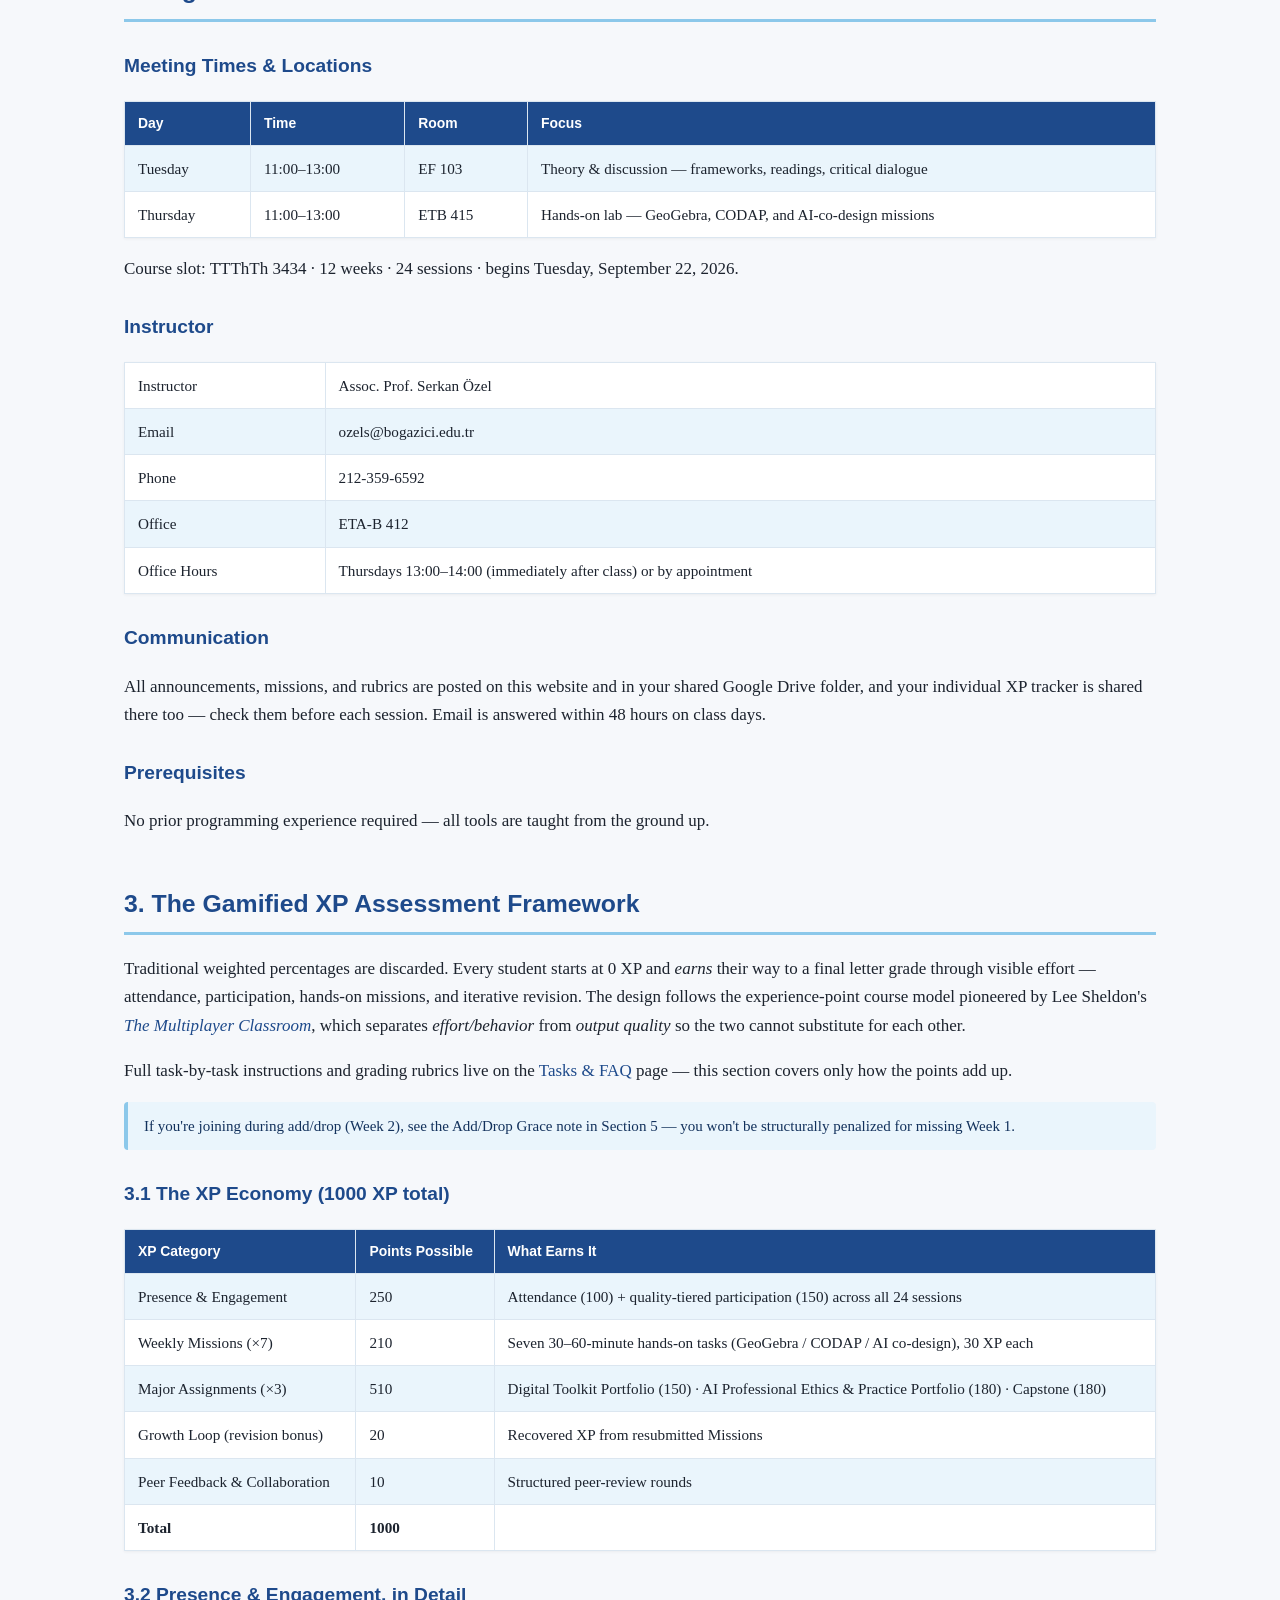
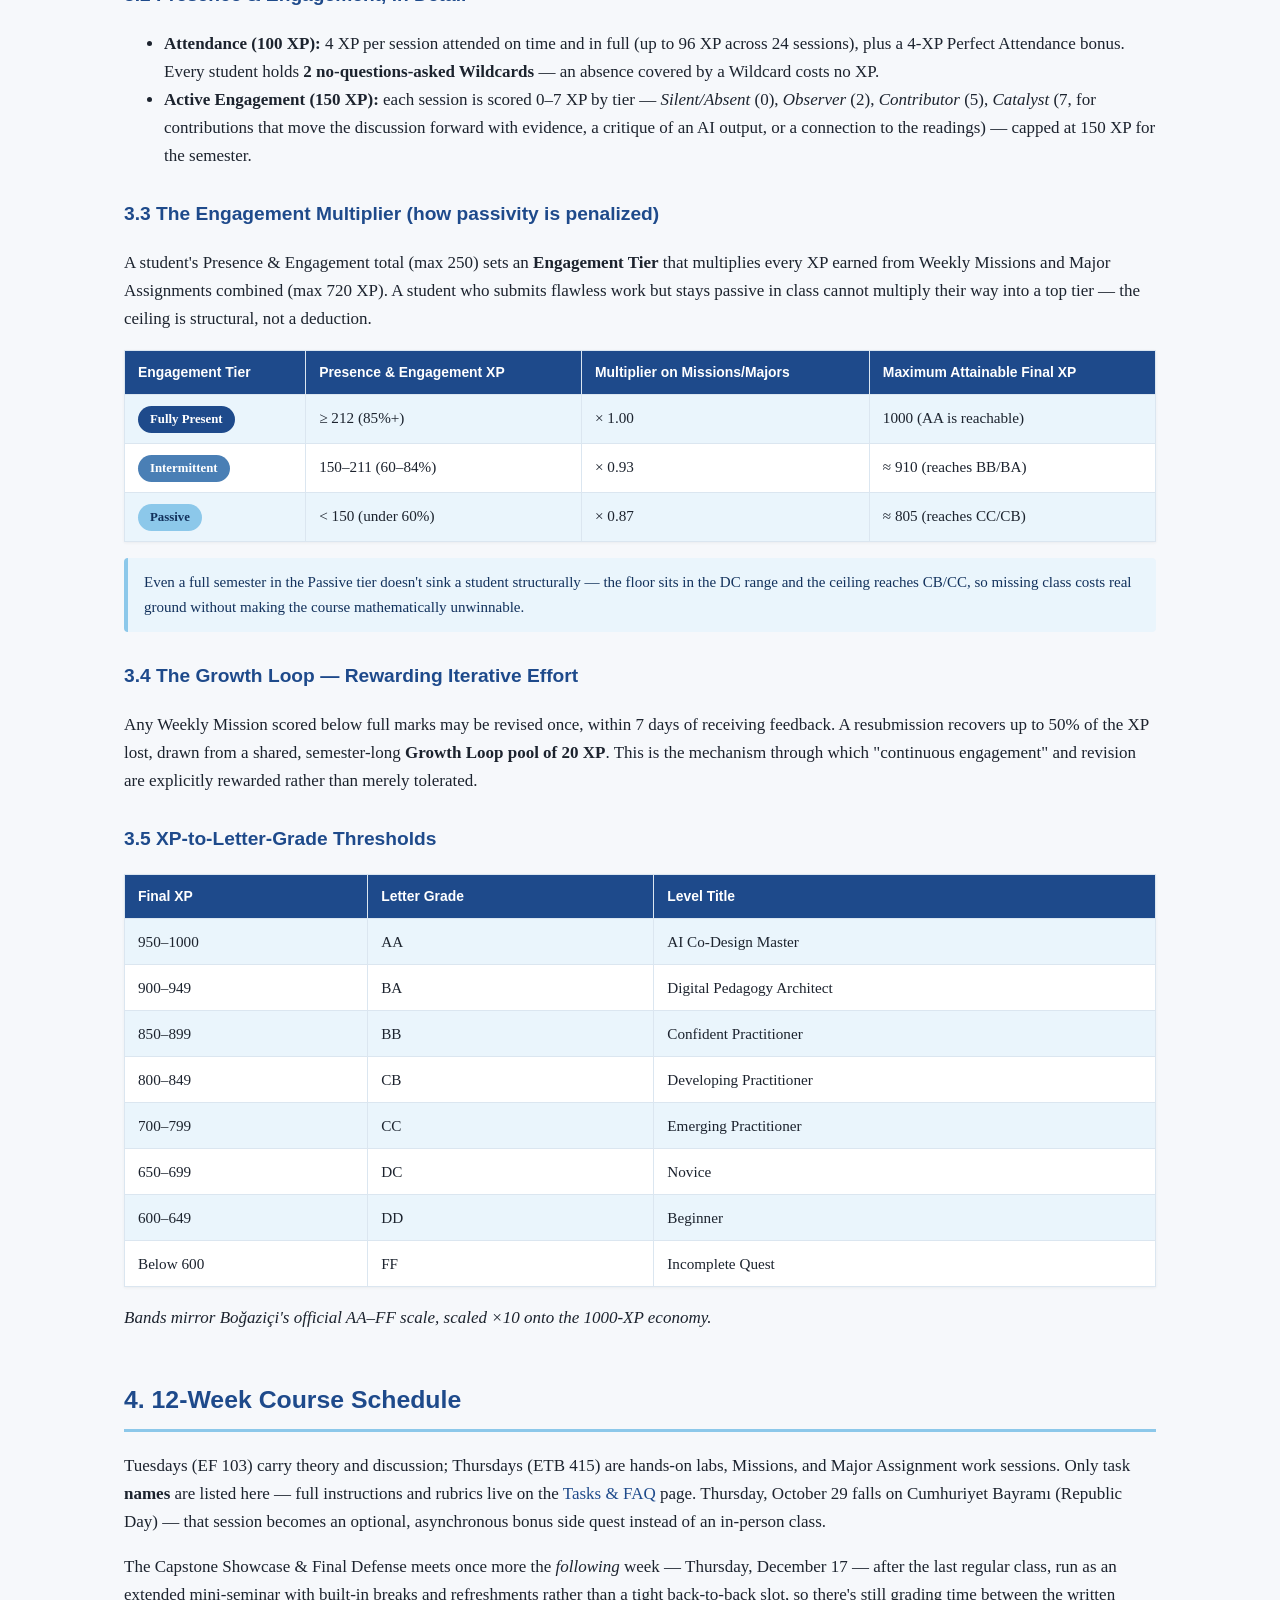
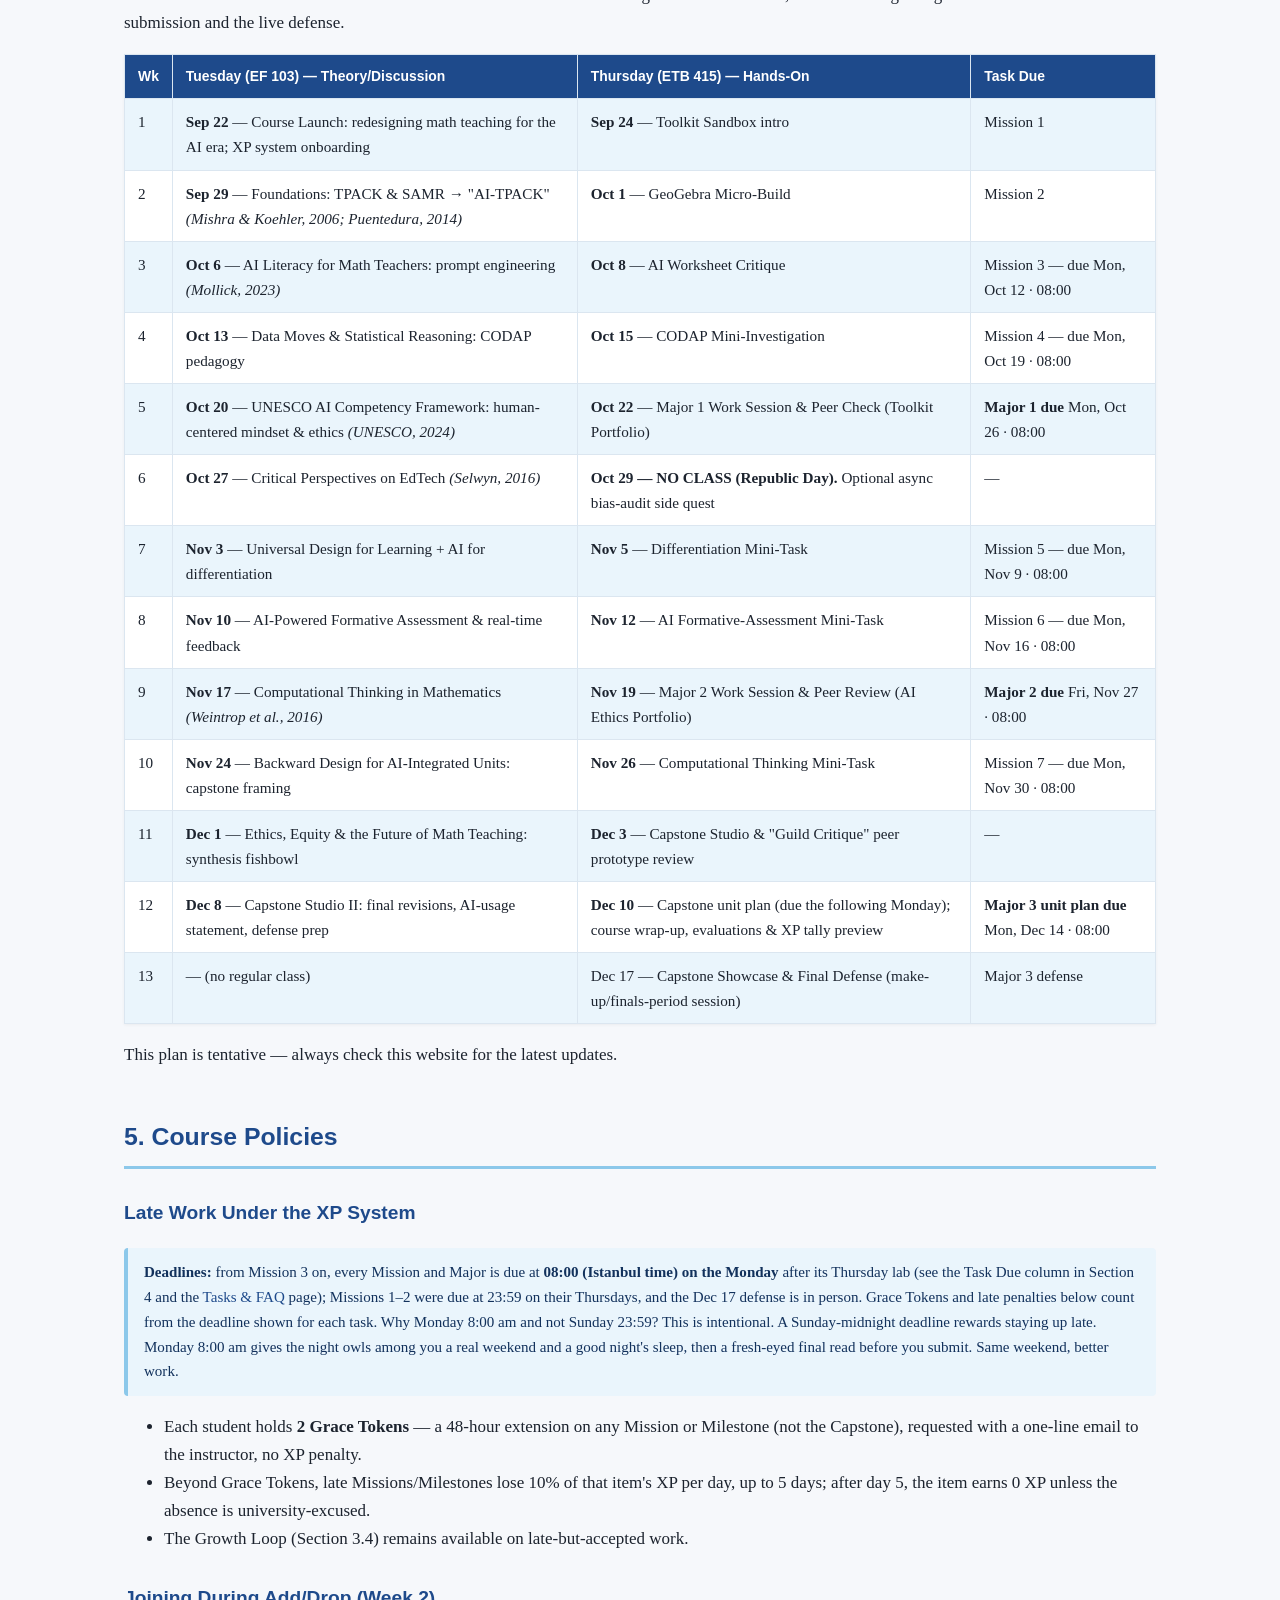
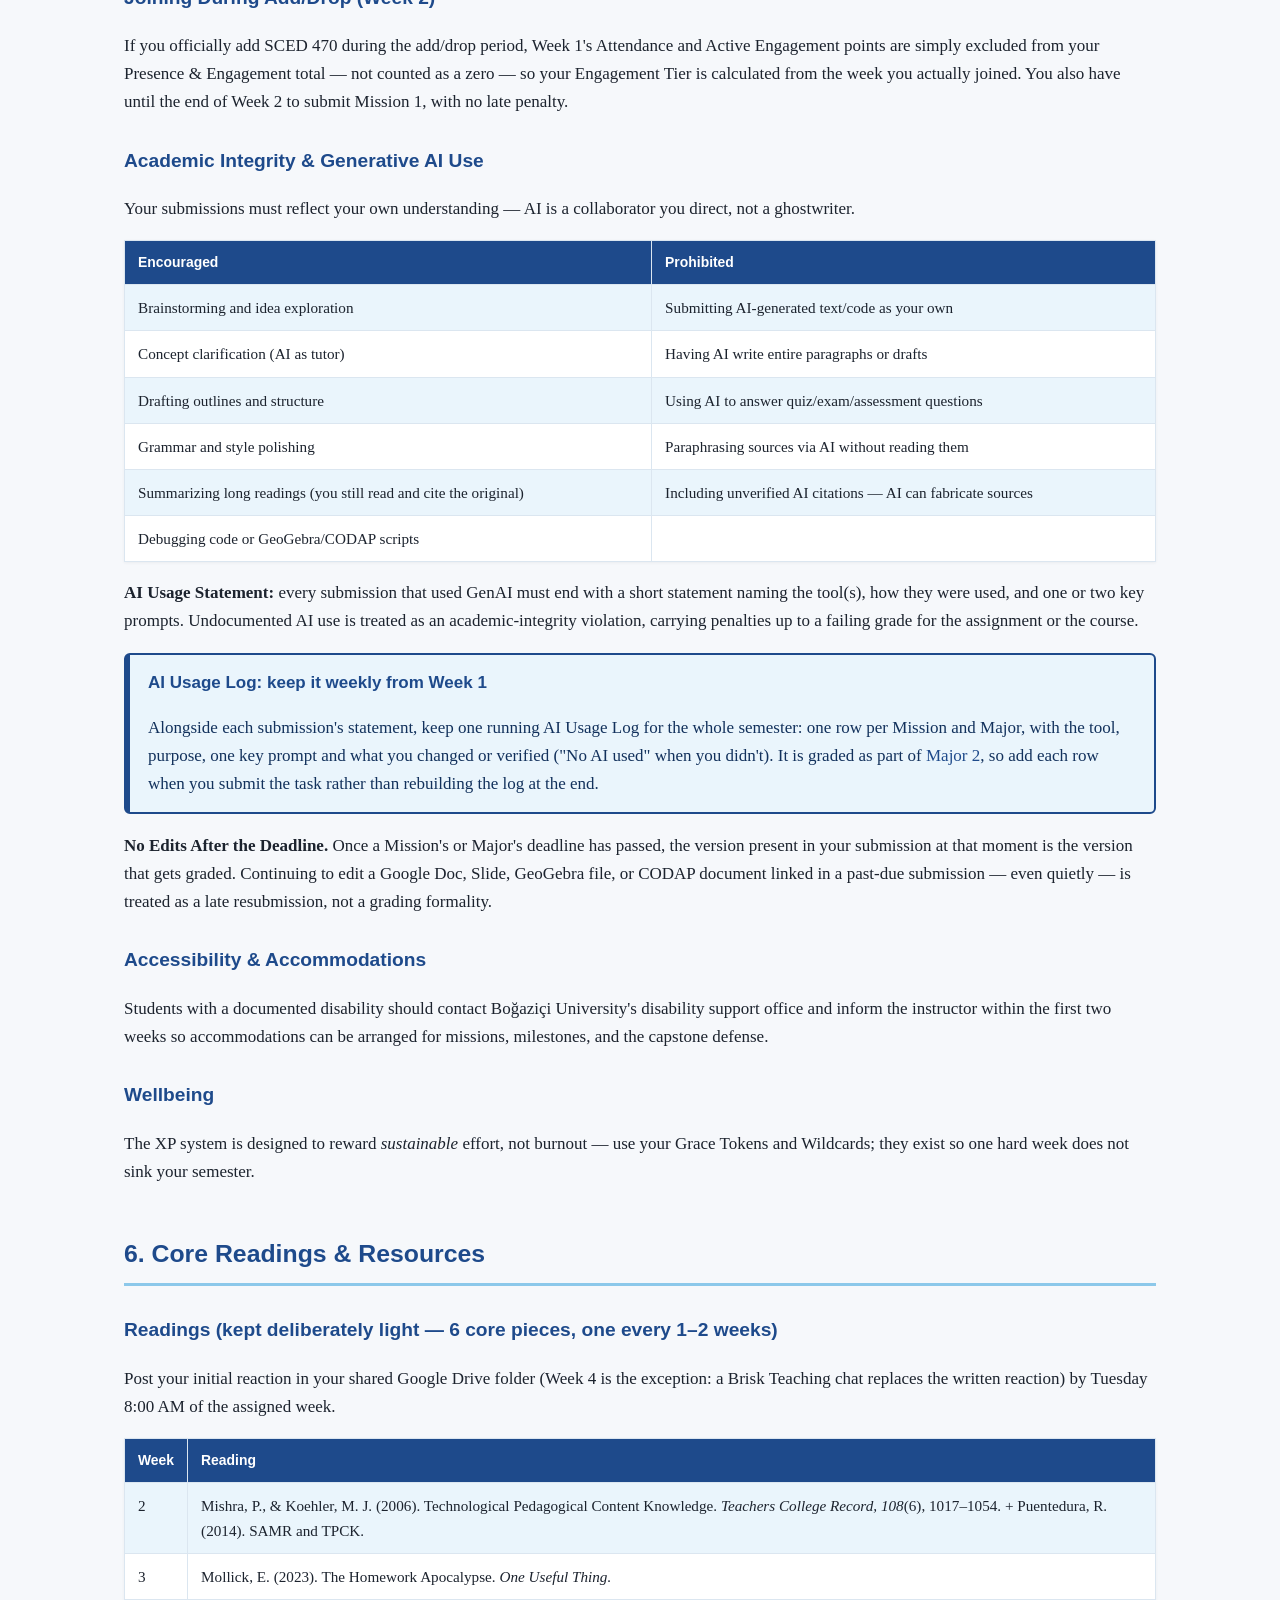
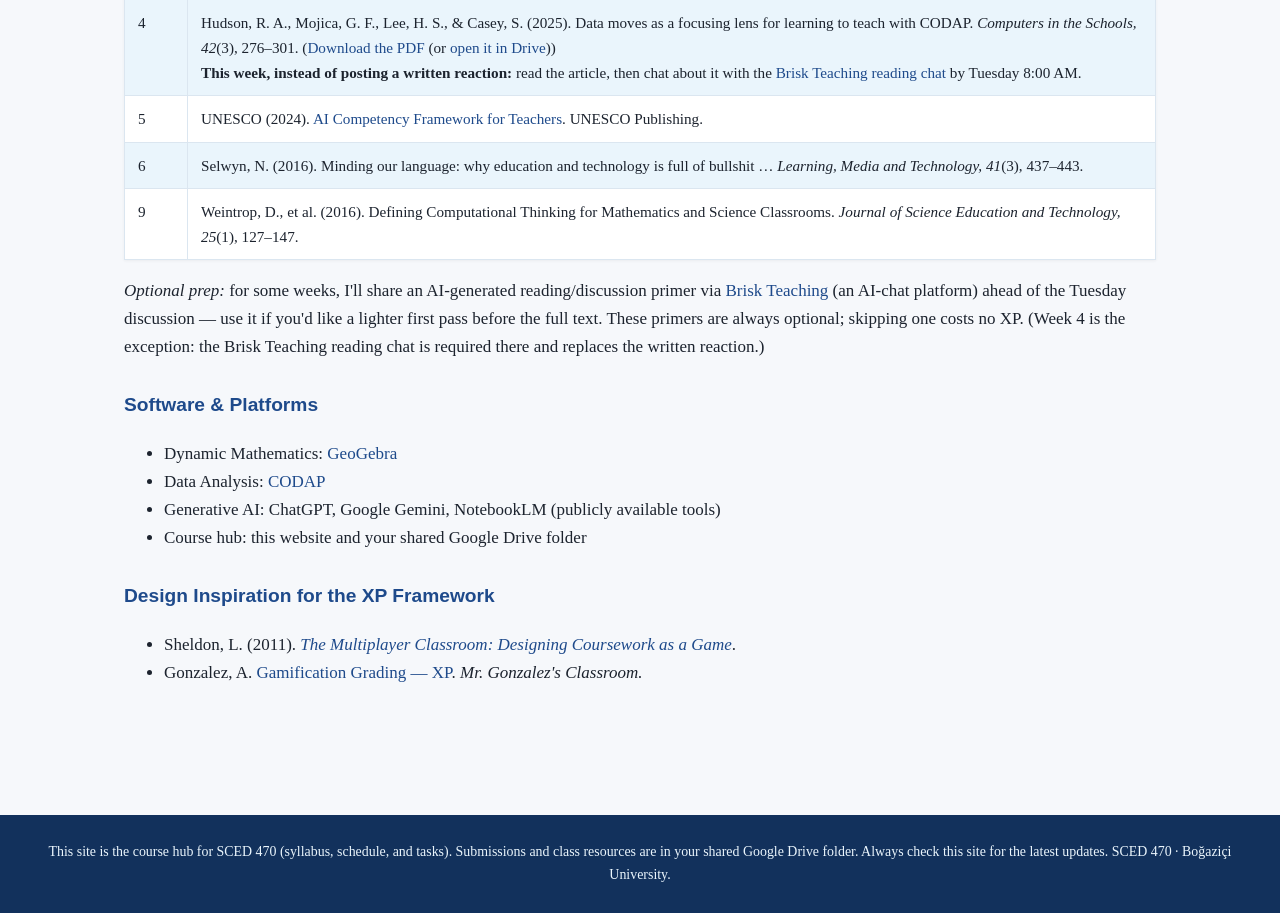
==== commit e874ce63: "Emphasize the weekly AI Usage Log: callouts on Major 2, syllabus AI policy, Missions intro, Week 1 p" ====
--- a/syllabus.html
+++ b/syllabus.html
@@ -223,6 +223,13 @@
 <p><strong>AI Usage Statement:</strong> every submission that used GenAI must end with a short statement naming
 the tool(s), how they were used, and one or two key prompts. Undocumented AI use is treated as an
 academic-integrity violation, carrying penalties up to a failing grade for the assignment or the course.</p>
+<div class="callout-log">
+<p class="callout-title">AI Usage Log: keep it weekly from Week 1</p>
+<p>Alongside each submission's statement, keep one running AI Usage Log for the whole semester: one row per
+Mission and Major, with the tool, purpose, one key prompt and what you changed or verified ("No AI used" when
+you didn't). It is graded as part of <a href="tasks-faq.html#major2">Major 2</a>, so add each row when you
+submit the task rather than rebuilding the log at the end.</p>
+</div>
 <p><strong>No Edits After the Deadline.</strong> Once a Mission's or Major's deadline has passed, the version
 present in your submission at that moment is the version that gets graded. Continuing to edit a Google Doc,
 Slide, GeoGebra file, or CODAP document linked in a past-due submission — even quietly — is treated as a late
--- a/style.css
+++ b/style.css
@@ -202,6 +202,23 @@
   margin: 16px 0;
 }
 
+.callout-log {
+  background: var(--sky-pale);
+  border: 2px solid var(--navy);
+  border-left-width: 6px;
+  padding: 14px 18px;
+  border-radius: 6px;
+  color: var(--navy-dark);
+  margin: 18px 0;
+}
+.callout-log .callout-title {
+  font-family: "Helvetica Neue", Helvetica, Arial, sans-serif;
+  font-weight: 700;
+  color: var(--navy);
+  margin: 0 0 6px;
+}
+.callout-log p:last-child { margin-bottom: 0; }
+
 .faq-item {
   border: 1px solid var(--border);
   border-radius: 8px;
